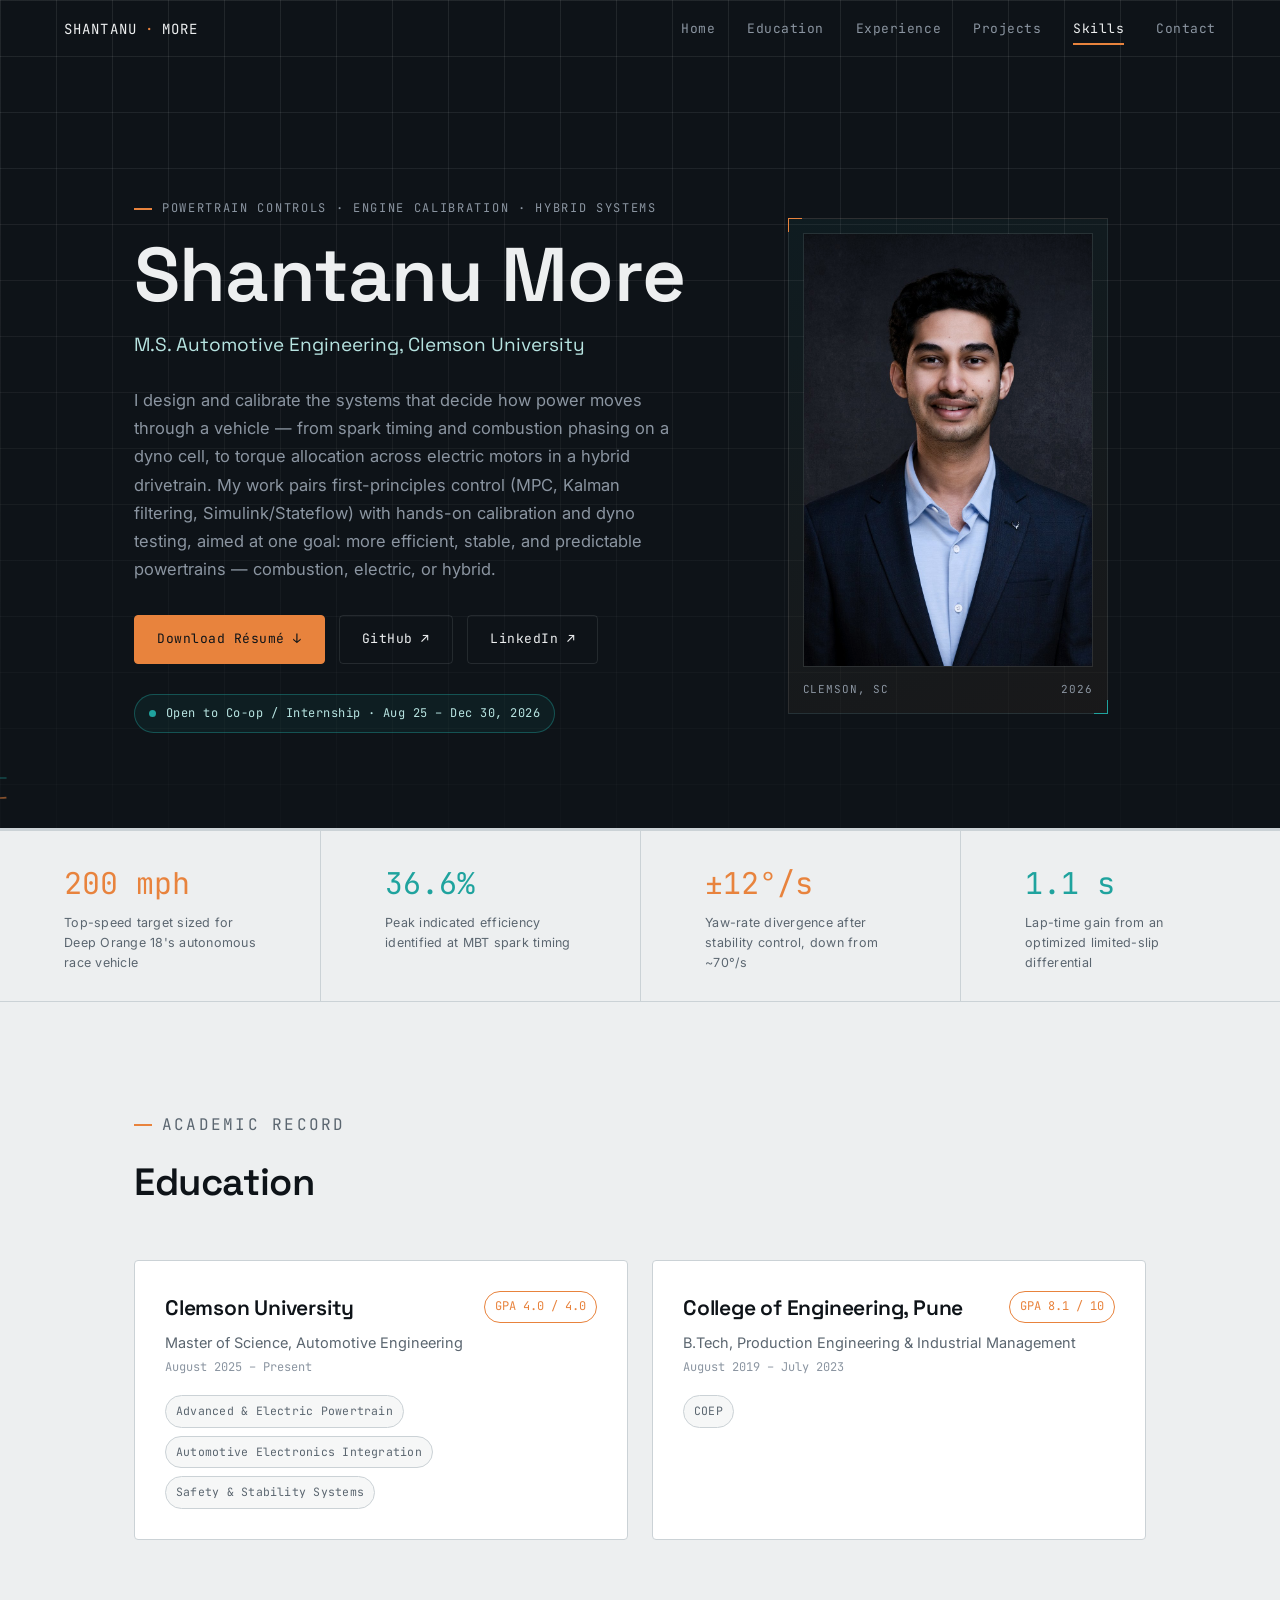
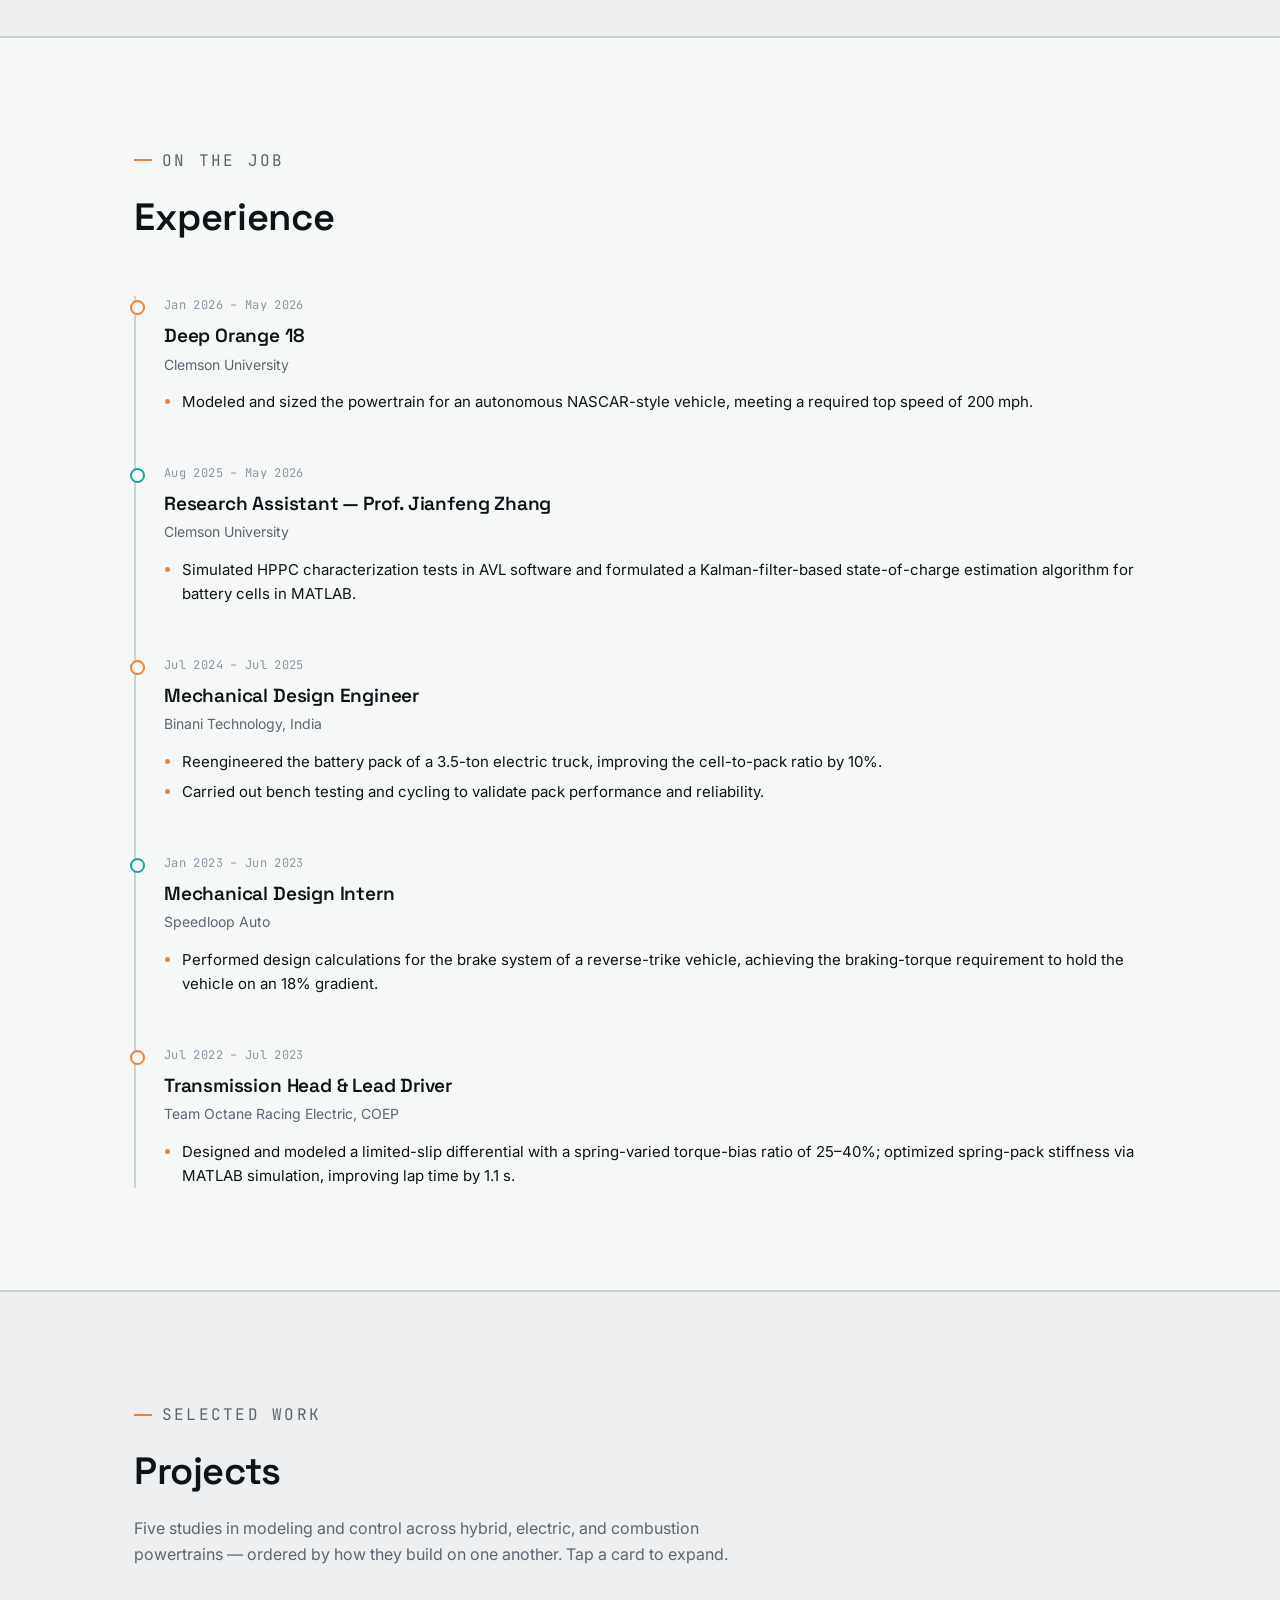
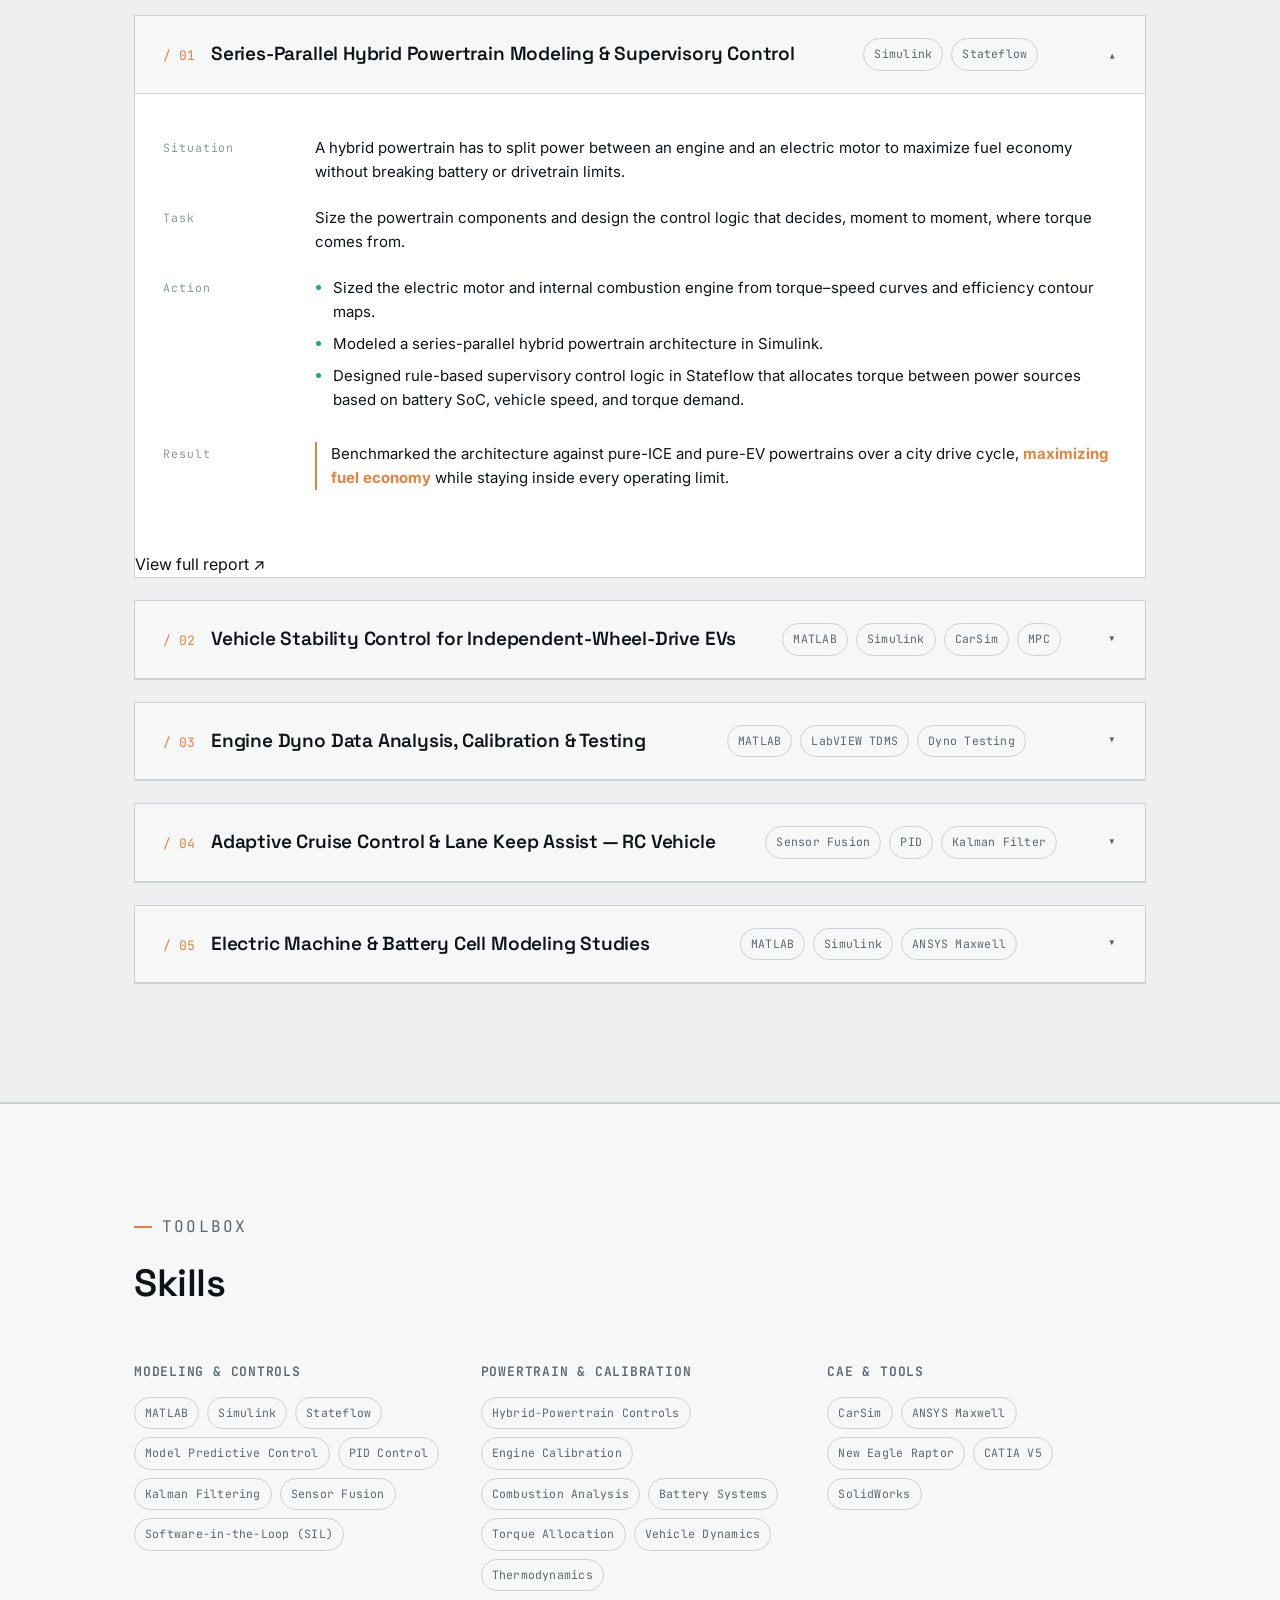
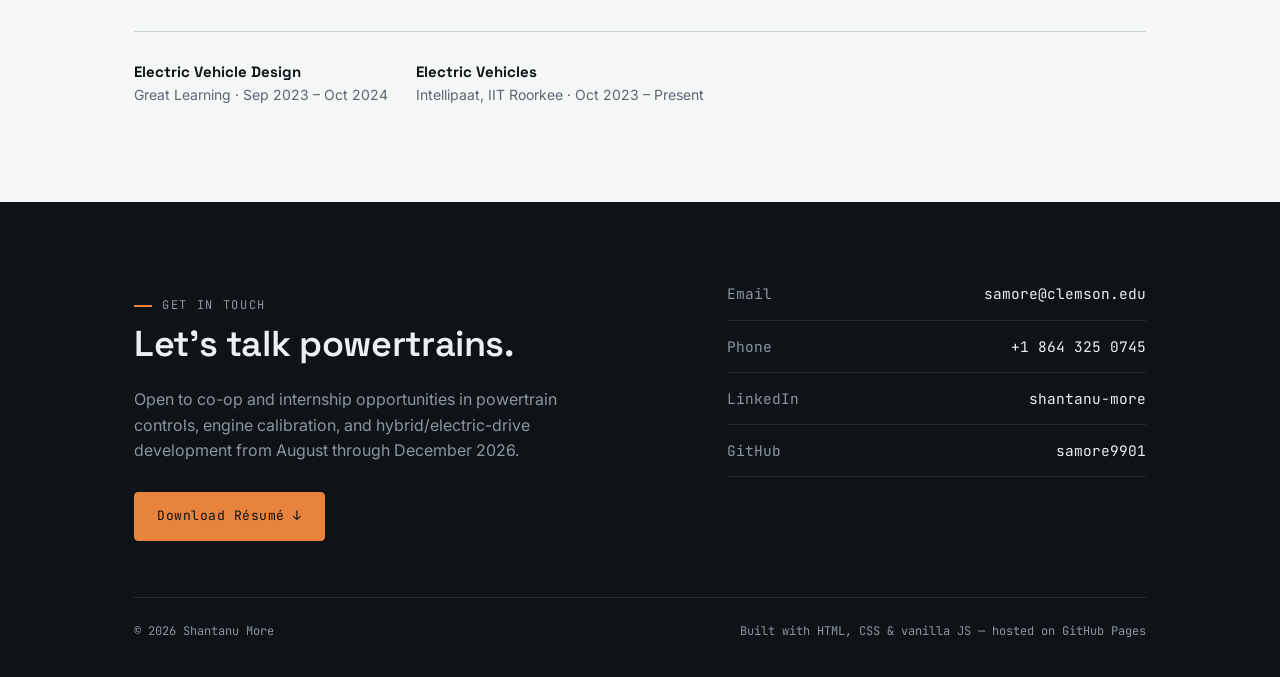
==== index.html @ dfaa47bb "Add files via upload Adding hyperlinks to projects." ====
<!DOCTYPE html>
<html lang="en">
<head>
<meta charset="UTF-8">
<meta name="viewport" content="width=device-width, initial-scale=1.0">
<title>Shantanu More — Powertrain Controls &amp; Calibration Engineer</title>
<meta name="description" content="Portfolio of Shantanu More — automotive controls and calibration engineer working across hybrid powertrains, engine calibration, and electric-drive control.">
<link rel="icon" href="data:image/svg+xml,%3Csvg xmlns='http://www.w3.org/2000/svg' viewBox='0 0 64 64'%3E%3Crect width='64' height='64' fill='%230E1318'/%3E%3Ctext x='32' y='42' font-family='Arial' font-size='28' fill='%23E8833D' text-anchor='middle'%3ESM%3C/text%3E%3C/svg%3E">
<link rel="preconnect" href="https://fonts.googleapis.com">
<link rel="preconnect" href="https://fonts.gstatic.com" crossorigin>
<link href="https://fonts.googleapis.com/css2?family=Space+Grotesk:wght@500;600;700&family=Inter:wght@400;500;600&family=JetBrains+Mono:wght@400;500&display=swap" rel="stylesheet">
<link rel="stylesheet" href="css/styles.css">
</head>
<body>

<nav class="nav" aria-label="Primary">
  <a href="#home" class="nav__brand">SHANTANU<span class="dot">·</span>MORE</a>
  <ul class="nav__links">
    <li><a href="#home">Home</a></li>
    <li><a href="#education">Education</a></li>
    <li><a href="#experience">Experience</a></li>
    <li><a href="#projects">Projects</a></li>
    <li><a href="#skills">Skills</a></li>
    <li><a href="#contact">Contact</a></li>
  </ul>
  <button class="nav__toggle" aria-label="Toggle menu" aria-expanded="false">☰</button>
</nav>

<main>

  <header id="home" class="hero on-dark">
    <div class="container hero__grid">
      <div>
        <p class="eyebrow">Powertrain Controls · Engine Calibration · Hybrid Systems</p>
        <h1>Shantanu&nbsp;More</h1>
        <p class="hero__role">M.S. Automotive Engineering, Clemson University</p>
        <p class="hero__summary">
          I design and calibrate the systems that decide how power moves through a vehicle —
          from spark timing and combustion phasing on a dyno cell, to torque allocation across
          electric motors in a hybrid drivetrain. My work pairs first-principles control
          (MPC, Kalman filtering, Simulink/Stateflow) with hands-on calibration and dyno testing,
          aimed at one goal: more efficient, stable, and predictable powertrains — combustion,
          electric, or hybrid.
        </p>
        <div class="hero__cta">
          <a class="btn btn--solid" href="assets/Shantanu_More_Resume.pdf" download>Download Résumé ↓</a>
          <a class="btn btn--ghost" href="https://github.com/samore9901" target="_blank" rel="noopener">GitHub ↗</a>
          <a class="btn btn--ghost" href="https://linkedin.com/in/shantanu-more-436786247" target="_blank" rel="noopener">LinkedIn ↗</a>
        </div>
        <div class="hero__badge">
          <span class="pulse"></span> Open to Co-op / Internship · Aug 25 – Dec 30, 2026
        </div>
      </div>

      <div class="hero__portrait">
        <div class="bezel">
          <span class="tick tick--tl" aria-hidden="true"></span>
          <span class="tick tick--br" aria-hidden="true"></span>
          <img src="assets/profile.jpg" alt="Portrait of Shantanu More" width="900" height="1351">
          <div class="bezel__caption"><span>CLEMSON, SC</span><span>2026</span></div>
        </div>
      </div>
    </div>

    <div class="trace-wrap" aria-hidden="true">
      <svg viewBox="0 0 1200 120" preserveAspectRatio="none">
        <path class="trace-line" d="M0,90 C40,90 50,40 80,40 C100,40 105,95 130,95 C160,95 165,20 200,20 C230,20 235,98 270,98 L1200,98 L1200,90 C1230,90 1240,40 1270,40"/>
        <path class="trace-line trace-line--volt" d="M0,70 C60,70 70,55 110,55 C150,55 160,75 200,75 C260,75 270,50 320,50 L1200,50"/>
      </svg>
    </div>
  </header>

  <div class="scan" aria-hidden="true"></div>

  <div class="stats">
    <div class="stat reveal"><div class="stat__num">200 mph</div><div class="stat__label">Top-speed target sized for Deep Orange 18's autonomous race vehicle</div></div>
    <div class="stat reveal"><div class="stat__num">36.6%</div><div class="stat__label">Peak indicated efficiency identified at MBT spark timing</div></div>
    <div class="stat reveal"><div class="stat__num">±12°/s</div><div class="stat__label">Yaw-rate divergence after stability control, down from ~70°/s</div></div>
    <div class="stat reveal"><div class="stat__num">1.1 s</div><div class="stat__label">Lap-time gain from an optimized limited-slip differential</div></div>
  </div>

  <section id="education" class="section">
    <div class="container">
      <div class="section-head reveal">
        <p class="eyebrow">Academic Record</p>
        <h2>Education</h2>
      </div>
      <div class="edu-grid">
        <div class="card edu-card reveal">
          <div class="edu-card__top">
            <h3>Clemson University</h3>
            <span class="gpa">GPA 4.0 / 4.0</span>
          </div>
          <p class="edu-card__org">Master of Science, Automotive Engineering</p>
          <p class="edu-card__date">August 2025 – Present</p>
          <div class="tags">
            <span class="tag">Advanced &amp; Electric Powertrain</span>
            <span class="tag">Automotive Electronics Integration</span>
            <span class="tag">Safety &amp; Stability Systems</span>
          </div>
        </div>
        <div class="card edu-card reveal">
          <div class="edu-card__top">
            <h3>College of Engineering, Pune</h3>
            <span class="gpa">GPA 8.1 / 10</span>
          </div>
          <p class="edu-card__org">B.Tech, Production Engineering &amp; Industrial Management</p>
          <p class="edu-card__date">August 2019 – July 2023</p>
          <div class="tags">
            <span class="tag">COEP</span>
          </div>
        </div>
      </div>
    </div>
  </section>

  <div class="scan" aria-hidden="true"></div>

  <section id="experience" class="section section--soft">
    <div class="container">
      <div class="section-head reveal">
        <p class="eyebrow">On The Job</p>
        <h2>Experience</h2>
      </div>

      <div class="timeline">

        <div class="tl-item reveal">
          <div class="tl-date">Jan 2026 – May 2026</div>
          <h3>Deep Orange 18</h3>
          <p class="tl-org">Clemson University</p>
          <ul>
            <li>Modeled and sized the powertrain for an autonomous NASCAR-style vehicle, meeting a required top speed of 200 mph.</li>
          </ul>
        </div>

        <div class="tl-item reveal">
          <div class="tl-date">Aug 2025 – May 2026</div>
          <h3>Research Assistant — Prof. Jianfeng Zhang</h3>
          <p class="tl-org">Clemson University</p>
          <ul>
            <li>Simulated HPPC characterization tests in AVL software and formulated a Kalman-filter-based state-of-charge estimation algorithm for battery cells in MATLAB.</li>
          </ul>
        </div>

        <div class="tl-item reveal">
          <div class="tl-date">Jul 2024 – Jul 2025</div>
          <h3>Mechanical Design Engineer</h3>
          <p class="tl-org">Binani Technology, India</p>
          <ul>
            <li>Reengineered the battery pack of a 3.5-ton electric truck, improving the cell-to-pack ratio by 10%.</li>
            <li>Carried out bench testing and cycling to validate pack performance and reliability.</li>
          </ul>
        </div>

        <div class="tl-item reveal">
          <div class="tl-date">Jan 2023 – Jun 2023</div>
          <h3>Mechanical Design Intern</h3>
          <p class="tl-org">Speedloop Auto</p>
          <ul>
            <li>Performed design calculations for the brake system of a reverse-trike vehicle, achieving the braking-torque requirement to hold the vehicle on an 18% gradient.</li>
          </ul>
        </div>

        <div class="tl-item reveal">
          <div class="tl-date">Jul 2022 – Jul 2023</div>
          <h3>Transmission Head &amp; Lead Driver</h3>
          <p class="tl-org">Team Octane Racing Electric, COEP</p>
          <ul>
            <li>Designed and modeled a limited-slip differential with a spring-varied torque-bias ratio of 25–40%; optimized spring-pack stiffness via MATLAB simulation, improving lap time by 1.1 s.</li>
          </ul>
        </div>

      </div>
    </div>
  </section>

  <div class="scan" aria-hidden="true"></div>

  <section id="projects" class="section">
    <div class="container">
      <div class="section-head reveal">
        <p class="eyebrow">Selected Work</p>
        <h2>Projects</h2>
        <p>Five studies in modeling and control across hybrid, electric, and combustion powertrains — ordered by how they build on one another. Tap a card to expand.</p>
      </div>

      <!-- 01 -->
      <div class="proj-card reveal">
        <div class="proj-head">
          <div class="proj-head__left">
            <span class="proj-index">/ 01</span>
            <h3>Series-Parallel Hybrid Powertrain Modeling &amp; Supervisory Control</h3>
          </div>
          <div class="proj-stack">
            <span class="tag">Simulink</span><span class="tag">Stateflow</span>
          </div>
          <span class="proj-chevron">▾</span>
        </div>
        <div class="proj-body">
          <dl class="star">
            <dt>Situation</dt>
            <dd>A hybrid powertrain has to split power between an engine and an electric motor to maximize fuel economy without breaking battery or drivetrain limits.</dd>
            <dt>Task</dt>
            <dd>Size the powertrain components and design the control logic that decides, moment to moment, where torque comes from.</dd>
            <dt>Action</dt>
            <dd>
              <ul>
                <li>Sized the electric motor and internal combustion engine from torque–speed curves and efficiency contour maps.</li>
                <li>Modeled a series-parallel hybrid powertrain architecture in Simulink.</li>
                <li>Designed rule-based supervisory control logic in Stateflow that allocates torque between power sources based on battery SoC, vehicle speed, and torque demand.</li>
              </ul>
            </dd>
            <dt>Result</dt>
            <dd class="result">Benchmarked the architecture against pure-ICE and pure-EV powertrains over a city drive cycle, <strong>maximizing fuel economy</strong> while staying inside every operating limit.</dd>
          </dl>
          <div class="proj-links">
            <a class="report-link" href="https://github.com/samore9901/Project-reports/tree/main/Hybrid_Powertrain" target="_blank" rel="noopener">View full report <span class="arrow">↗</span></a>
          </div>
        </div>
      </div>

      <!-- 02 -->
      <div class="proj-card reveal">
        <div class="proj-head">
          <div class="proj-head__left">
            <span class="proj-index">/ 02</span>
            <h3>Vehicle Stability Control for Independent-Wheel-Drive EVs</h3>
          </div>
          <div class="proj-stack">
            <span class="tag">MATLAB</span><span class="tag">Simulink</span><span class="tag">CarSim</span><span class="tag">MPC</span>
          </div>
          <span class="proj-chevron">▾</span>
        </div>
        <div class="proj-body">
          <dl class="star">
            <dt>Situation</dt>
            <dd>A four-wheel-independent-drive EV can lose yaw stability and spin out on low-adhesion surfaces if torque isn't allocated intelligently across all four motors.</dd>
            <dt>Task</dt>
            <dd>Build a controller that tracks yaw rate, limits sideslip, and allocates torque optimally across all four motors in real time.</dd>
            <dt>Action</dt>
            <dd>
              <ul>
                <li>Developed a hierarchical controller combining Mamdani fuzzy logic with Model Predictive Control on a control-oriented state-space model.</li>
                <li>Enforced torque, torque-rate, and tire-slip constraints directly in the controller design.</li>
                <li>Validated the controller via software-in-the-loop co-simulation in MATLAB/Simulink and CarSim across double-lane-change and sine-wave-steer maneuvers.</li>
              </ul>
            </dd>
            <dt>Result</dt>
            <dd class="result">Cut low-adhesion yaw-rate divergence from <strong>~70°/s to ±12°/s</strong> while keeping sideslip near zero, preventing spin-out. At 100 km/h sine-wave steer, reduced peak yaw rate by <strong>30–45%</strong> and peak sideslip by <strong>~75%</strong>.</dd>
          </dl>
          <div class="proj-links">
            <a class="report-link" href="https://github.com/samore9901/Project-reports/tree/main/Optimal_torque_allocation_MPC" target="_blank" rel="noopener">View full report <span class="arrow">↗</span></a>
          </div>
        </div>
      </div>

      <!-- 03 -->
      <div class="proj-card reveal">
        <div class="proj-head">
          <div class="proj-head__left">
            <span class="proj-index">/ 03</span>
            <h3>Engine Dyno Data Analysis, Calibration &amp; Testing</h3>
          </div>
          <div class="proj-stack">
            <span class="tag">MATLAB</span><span class="tag">LabVIEW TDMS</span><span class="tag">Dyno Testing</span>
          </div>
          <span class="proj-chevron">▾</span>
        </div>
        <div class="proj-body">
          <dl class="star">
            <dt>Situation</dt>
            <dd>Calibrating spark-ignition and diesel engines for efficiency and emissions requires turning raw dyno and combustion data into usable calibration boundaries.</dd>
            <dt>Task</dt>
            <dd>Analyze combustion behavior, knock, and cycle-to-cycle variation on a 2.3 L turbo-gasoline and a 13 L diesel engine to guide spark, injection, and knock-limit calibration.</dd>
            <dt>Action</dt>
            <dd>
              <ul>
                <li>Calibrated spark timing across load and air-fuel-ratio sweeps using heat-release-rate and CA10/50/90 combustion phasing to locate MBT timing.</li>
                <li>Optimized diesel injection strategy across start-of-injection, rail-pressure, and speed sweeps, correlating combustion phasing and ignition delay against NOx and CO.</li>
                <li>Ran FFT-based knock analysis on in-cylinder pressure and quantified cycle-to-cycle stability via COV of IMEP and peak pressure.</li>
                <li>Processed high-speed dyno and LabVIEW TDMS data in MATLAB to compute IMEP, BMEP, FMEP, and brake/indicated fuel-conversion efficiency.</li>
                <li>Developed and validated a zero-dimensional Wiebe combustion model against experimental cylinder-pressure and mass-fraction-burned data.</li>
              </ul>
            </dd>
            <dt>Result</dt>
            <dd class="result">Reached a <strong>36.6% peak indicated efficiency</strong> at MBT timing, identified knock frequencies <strong>above 5 kHz</strong> to set spark-retard limits, and mapped emissions-vs-efficiency tradeoffs across both engine platforms.</dd>
          </dl>
          <div class="proj-links">
            <a class="report-link" href="https://github.com/samore9901/Project-reports/tree/main/Engine_Testing" target="_blank" rel="noopener">View full report <span class="arrow">↗</span></a>
          </div>
        </div>
      </div>

      <!-- 04 -->
      <div class="proj-card reveal">
        <div class="proj-head">
          <div class="proj-head__left">
            <span class="proj-index">/ 04</span>
            <h3>Adaptive Cruise Control &amp; Lane Keep Assist — RC Vehicle</h3>
          </div>
          <div class="proj-stack">
            <span class="tag">Sensor Fusion</span><span class="tag">PID</span><span class="tag">Kalman Filter</span>
          </div>
          <span class="proj-chevron">▾</span>
        </div>
        <div class="proj-body">
          <dl class="star">
            <dt>Situation</dt>
            <dd>An RC vehicle needs to hold a safe following distance and stay in lane without a person reacting to obstacles.</dd>
            <dt>Task</dt>
            <dd>Build a perception-to-actuation pipeline that senses obstacles and closes the loop on throttle and steering.</dd>
            <dt>Action</dt>
            <dd>
              <ul>
                <li>Calibrated ultrasonic sensors and applied a linear Kalman filter to filter noise and estimate obstacle distance.</li>
                <li>Implemented adaptive cruise control and lane-keep assist through sensor fusion and PID control of throttle and steering.</li>
              </ul>
            </dd>
            <dt>Result</dt>
            <dd class="result">Maintained a <strong>safe following distance</strong> from obstacles ahead and on both sides of the vehicle in real time.</dd>
          </dl>
        </div>
      </div>

      <!-- 05 (combined) -->
      <div class="proj-card reveal">
        <div class="proj-head">
          <div class="proj-head__left">
            <span class="proj-index">/ 05</span>
            <h3>Electric Machine &amp; Battery Cell Modeling Studies</h3>
          </div>
          <div class="proj-stack">
            <span class="tag">MATLAB</span><span class="tag">Simulink</span><span class="tag">ANSYS Maxwell</span>
          </div>
          <span class="proj-chevron">▾</span>
        </div>
        <div class="proj-body">
          <dl class="star">
            <dt>Situation</dt>
            <dd>Electric and hybrid powertrains depend on accurately modeled motors and battery cells before any controller can be designed around them.</dd>
            <dt>Task</dt>
            <dd>Build first-principles models of a permanent-magnet synchronous motor, an induction machine, and a Li-ion cell to characterize their electrical and electromagnetic behavior.</dd>
            <dt>Action</dt>
            <dd>
              <ul>
                <li><span class="sub-label">PMSM</span>Simulated differential-equation-based Field-Oriented Control to evaluate motor-performance sensitivity to machine parameters, then modeled the motor in ANSYS Maxwell to extract electromagnetic output parameters.</li>
                <li><span class="sub-label">INDUCTION</span>Derived differential-equation energy-conversion models for a linear electromagnetic machine and simulated a 3-phase induction machine using reference-frame theory, testing power and losses across load conditions.</li>
                <li><span class="sub-label">CELL</span>Built a Simulink 2-RC equivalent-circuit model of a Li-ion cell to estimate state of charge from its open-circuit-voltage-vs-SoC curve.</li>
              </ul>
            </dd>
            <dt>Result</dt>
            <dd class="result">Produced validated, parameter-sensitive models of both machine types and the cell — <strong>the same modeling foundation</strong> reused for the FOC, supervisory-control, and Kalman-filter SoC-estimation work elsewhere in this portfolio.</dd>
          </dl>
          <div class="proj-links">
            <a class="report-link" href="https://github.com/samore9901/Project-reports/tree/main/Motor_Modeling" target="_blank" rel="noopener">View motor-modeling report <span class="arrow">↗</span></a>
            <a class="report-link" href="https://github.com/samore9901/Project-reports/tree/main/Battery" target="_blank" rel="noopener">View battery report <span class="arrow">↗</span></a>
          </div>
        </div>
      </div>

    </div>
  </section>

  <div class="scan" aria-hidden="true"></div>

  <section id="skills" class="section section--soft">
    <div class="container">
      <div class="section-head reveal">
        <p class="eyebrow">Toolbox</p>
        <h2>Skills</h2>
      </div>

      <div class="skill-groups">
        <div class="skill-group reveal">
          <h4>Modeling &amp; Controls</h4>
          <div class="tags">
            <span class="tag">MATLAB</span><span class="tag">Simulink</span><span class="tag">Stateflow</span>
            <span class="tag">Model Predictive Control</span><span class="tag">PID Control</span>
            <span class="tag">Kalman Filtering</span><span class="tag">Sensor Fusion</span>
            <span class="tag">Software-in-the-Loop (SIL)</span>
          </div>
        </div>
        <div class="skill-group reveal">
          <h4>Powertrain &amp; Calibration</h4>
          <div class="tags">
            <span class="tag">Hybrid-Powertrain Controls</span><span class="tag">Engine Calibration</span>
            <span class="tag">Combustion Analysis</span><span class="tag">Battery Systems</span>
            <span class="tag">Torque Allocation</span><span class="tag">Vehicle Dynamics</span>
            <span class="tag">Thermodynamics</span>
          </div>
        </div>
        <div class="skill-group reveal">
          <h4>CAE &amp; Tools</h4>
          <div class="tags">
            <span class="tag">CarSim</span><span class="tag">ANSYS Maxwell</span>
            <span class="tag">New Eagle Raptor</span><span class="tag">CATIA V5</span>
            <span class="tag">SolidWorks</span>
          </div>
        </div>
      </div>

      <div class="certs reveal">
        <div class="cert"><strong>Electric Vehicle Design</strong>Great Learning · Sep 2023 – Oct 2024</div>
        <div class="cert"><strong>Electric Vehicles</strong>Intellipaat, IIT Roorkee · Oct 2023 – Present</div>
      </div>
    </div>
  </section>

</main>

<footer id="contact" class="footer">
  <div class="container">
    <div class="footer__top">
      <div class="reveal">
        <p class="eyebrow">Get In Touch</p>
        <h2>Let's talk powertrains.</h2>
        <p>Open to co-op and internship opportunities in powertrain controls, engine calibration, and hybrid/electric-drive development from August through December 2026.</p>
        <div class="hero__cta" style="margin-top:28px;">
          <a class="btn btn--solid" href="assets/Shantanu_More_Resume.pdf" download>Download Résumé ↓</a>
        </div>
      </div>
      <ul class="contact-list reveal">
        <li><span>Email</span><a href="mailto:samore@clemson.edu">samore@clemson.edu</a></li>
        <li><span>Phone</span><a href="tel:+18643250745">+1 864 325 0745</a></li>
        <li><span>LinkedIn</span><a href="https://linkedin.com/in/shantanu-more-436786247" target="_blank" rel="noopener">shantanu-more</a></li>
        <li><span>GitHub</span><a href="https://github.com/samore9901" target="_blank" rel="noopener">samore9901</a></li>
      </ul>
    </div>
    <div class="footer__bottom">
      <span>© <span id="year"></span> Shantanu More</span>
      <span>Built with HTML, CSS &amp; vanilla JS — hosted on GitHub Pages</span>
    </div>
  </div>
</footer>

<script src="js/script.js"></script>
</body>
</html>
---- css/styles.css ----
/* =========================================================
   Shantanu More — Portfolio
   Design language: dyno-cell instrumentation meets blueprint paper.
   Two accents carry meaning throughout — amber = combustion/heat,
   volt (teal) = electric/control — mirroring hybrid-powertrain work.
   ========================================================= */

:root{
  --ink:        #0E1318;
  --ink-soft:   #161D24;
  --ink-line:   rgba(237,239,240,0.10);
  --paper:      #EDEFF0;
  --paper-soft: #F6F7F7;
  --steel:      #5B6670;
  --steel-soft: #8B95A1;
  --amber:      #E8833D;
  --amber-soft: #F6C9A1;
  --volt:       #1FA39E;
  --volt-soft:  #B7E4E1;
  --line:       #CBD2D6;
  --white:      #FFFFFF;

  --font-display: 'Space Grotesk', 'Arial Narrow', sans-serif;
  --font-body:    'Inter', -apple-system, 'Segoe UI', sans-serif;
  --font-mono:    'JetBrains Mono', 'SFMono-Regular', Consolas, monospace;

  --max: 1140px;
  --pad: clamp(20px, 5vw, 64px);
  --radius: 4px;
}

*{ box-sizing: border-box; }
html{ scroll-behavior: smooth; }
@media (prefers-reduced-motion: reduce){
  html{ scroll-behavior: auto; }
  *, *::before, *::after{ animation-duration: 0.001ms !important; animation-iteration-count: 1 !important; transition-duration: 0.001ms !important; scroll-behavior: auto !important; }
}

body{
  margin:0;
  background: var(--paper);
  color: var(--ink);
  font-family: var(--font-body);
  font-size: 16px;
  line-height: 1.6;
  -webkit-font-smoothing: antialiased;
}

img{ max-width: 100%; display:block; }
a{ color: inherit; text-decoration: none; }

::selection{ background: var(--amber); color: var(--ink); }

:focus-visible{
  outline: 2px solid var(--volt);
  outline-offset: 3px;
}

h1,h2,h3,h4{
  font-family: var(--font-display);
  font-weight: 600;
  letter-spacing: -0.01em;
  margin: 0;
  color: var(--ink);
}

p{ margin: 0; }

.container{
  max-width: var(--max);
  margin: 0 auto;
  padding: 0 var(--pad);
}

.eyebrow{
  font-family: var(--font-mono);
  font-size: 12px;
  letter-spacing: 0.14em;
  text-transform: uppercase;
  color: var(--steel);
  display: flex;
  align-items: center;
  gap: 10px;
}
.eyebrow::before{
  content:'';
  width: 18px; height: 2px;
  background: var(--amber);
  display: inline-block;
}
.on-dark .eyebrow{ color: var(--steel-soft); }

.section{
  padding: 96px 0;
  position: relative;
}
.section--tight{ padding: 64px 0; }
.section--soft{ background: var(--paper-soft); }
.section--dark{ background: var(--ink); color: var(--paper); }

.section-head{
  margin-bottom: 48px;
  max-width: 640px;
}
.section-head h2{
  font-size: clamp(28px, 3.4vw, 38px);
  margin-top: 14px;
}
.section-head p{
  margin-top: 14px;
  color: var(--steel);
  font-size: 16px;
}

/* ---------- Nav ---------- */
.nav{
  position: fixed;
  top: 0; left: 0; right: 0;
  z-index: 50;
  padding: 18px var(--pad);
  display: flex;
  align-items: center;
  justify-content: space-between;
  transition: background 0.3s ease, padding 0.3s ease, border-color 0.3s ease;
  border-bottom: 1px solid transparent;
}
.nav.is-scrolled{
  background: rgba(14,19,24,0.92);
  backdrop-filter: blur(10px);
  padding-top: 12px; padding-bottom: 12px;
  border-bottom: 1px solid var(--ink-line);
}
.nav__brand{
  font-family: var(--font-mono);
  font-size: 14px;
  letter-spacing: 0.08em;
  color: var(--paper);
  display: flex;
  align-items: center;
  gap: 8px;
}
.nav__brand .dot{ color: var(--amber); }
.nav__links{
  display: flex;
  gap: 32px;
  list-style: none;
  margin:0; padding:0;
  font-family: var(--font-mono);
  font-size: 13px;
  letter-spacing: 0.04em;
}
.nav__links a{
  color: var(--steel-soft);
  transition: color 0.2s ease;
  position: relative;
}
.nav__links a:hover, .nav__links a.is-active{ color: var(--paper); }
.nav__links a.is-active::after{
  content:'';
  position:absolute; left:0; right:0; bottom:-8px;
  height:2px; background: var(--amber);
}
.nav__toggle{
  display:none;
  background:none; border:none; color: var(--paper);
  font-size: 22px; cursor:pointer;
}

@media (max-width: 760px){
  .nav__links{
    position: fixed;
    top: 0; right: 0;
    height: 100vh;
    width: min(78vw, 320px);
    background: var(--ink-soft);
    flex-direction: column;
    justify-content: center;
    gap: 28px;
    padding: 0 36px;
    transform: translateX(100%);
    transition: transform 0.35s ease;
  }
  .nav__links.is-open{ transform: translateX(0); }
  .nav__toggle{ display:block; z-index: 60; }
}

/* ---------- Hero ---------- */
.hero{
  background: var(--ink);
  color: var(--paper);
  position: relative;
  overflow: hidden;
  padding: 168px 0 64px;
  min-height: 92vh;
  display:flex;
  align-items: center;
}
.hero::before{
  /* faint blueprint grid */
  content:'';
  position:absolute; inset:0;
  background-image:
    linear-gradient(var(--ink-line) 1px, transparent 1px),
    linear-gradient(90deg, var(--ink-line) 1px, transparent 1px);
  background-size: 56px 56px;
  mask-image: linear-gradient(to bottom, rgba(0,0,0,0.9), rgba(0,0,0,0.15));
  pointer-events: none;
}
.hero__grid{
  position: relative;
  z-index: 2;
  display: grid;
  grid-template-columns: 1.25fr 0.75fr;
  gap: 56px;
  align-items: center;
  width: 100%;
}
.hero__role{
  font-family: var(--font-display);
  font-size: clamp(16px, 1.6vw, 19px);
  color: var(--volt-soft);
  margin-top: 16px;
}
.hero h1{
  font-size: clamp(44px, 6.4vw, 76px);
  line-height: 1.02;
  margin-top: 18px;
  color: var(--paper);
}
.hero__summary{
  margin-top: 26px;
  max-width: 540px;
  color: var(--steel-soft);
  font-size: 16.5px;
  line-height: 1.7;
}
.hero__cta{
  display:flex;
  flex-wrap: wrap;
  gap: 14px;
  margin-top: 32px;
}
.btn{
  font-family: var(--font-mono);
  font-size: 13px;
  letter-spacing: 0.04em;
  padding: 13px 22px;
  border-radius: var(--radius);
  border: 1px solid var(--line);
  cursor: pointer;
  display: inline-flex;
  align-items: center;
  gap: 8px;
  transition: transform 0.18s ease, border-color 0.2s ease, background 0.2s ease;
}
.btn--solid{
  background: var(--amber);
  color: var(--ink);
  border-color: var(--amber);
}
.btn--solid:hover{ transform: translateY(-2px); background: #f0954f; }
.btn--ghost{
  background: transparent;
  color: var(--paper);
  border-color: var(--ink-line);
}
.btn--ghost:hover{ border-color: var(--volt); color: var(--volt-soft); transform: translateY(-2px); }

.hero__badge{
  margin-top: 30px;
  display:inline-flex;
  align-items:center;
  gap: 10px;
  font-family: var(--font-mono);
  font-size: 12px;
  letter-spacing: 0.04em;
  color: var(--volt-soft);
  border: 1px solid rgba(31,163,158,0.4);
  background: rgba(31,163,158,0.08);
  padding: 9px 14px;
  border-radius: 999px;
}
.hero__badge .pulse{
  width: 7px; height:7px; border-radius: 50%;
  background: var(--volt);
  box-shadow: 0 0 0 0 rgba(31,163,158,0.6);
  animation: pulse 2.2s infinite;
}
@keyframes pulse{
  0%{ box-shadow: 0 0 0 0 rgba(31,163,158,0.55); }
  70%{ box-shadow: 0 0 0 8px rgba(31,163,158,0); }
  100%{ box-shadow: 0 0 0 0 rgba(31,163,158,0); }
}

.hero__portrait{
  position: relative;
  justify-self: center;
}
.bezel{
  position: relative;
  width: min(320px, 100%);
  padding: 14px;
  border: 1px solid var(--ink-line);
  background: linear-gradient(160deg, rgba(31,163,158,0.06), rgba(232,131,61,0.05));
}
.bezel img{
  width:100%;
  height:auto;
  filter: grayscale(8%) contrast(1.03);
  border: 1px solid var(--ink-line);
}
.bezel .tick{
  position:absolute;
  width: 14px; height: 14px;
  border: 1.5px solid var(--amber);
}
.bezel .tick--tl{ top:-1px; left:-1px; border-right:none; border-bottom:none; }
.bezel .tick--br{ bottom:-1px; right:-1px; border-left:none; border-top:none; border-color: var(--volt); }
.bezel__caption{
  margin-top: 14px;
  font-family: var(--font-mono);
  font-size: 11px;
  letter-spacing: 0.08em;
  color: var(--steel-soft);
  display:flex;
  justify-content: space-between;
}

.trace-wrap{
  position: absolute;
  left: 0; right: 0; bottom: 0;
  height: 120px;
  opacity: 0.55;
  pointer-events: none;
  z-index: 1;
}
.trace-wrap svg{ width:100%; height:100%; }
.trace-line{
  fill:none;
  stroke: var(--amber);
  stroke-width: 1.6;
  stroke-dasharray: 6 2400;
  animation: trace 7s linear infinite;
}
.trace-line--volt{ stroke: var(--volt); animation-delay: 1.4s; opacity: 0.7; }
@keyframes trace{
  0%{ stroke-dashoffset: 2400; }
  100%{ stroke-dashoffset: -2400; }
}

/* thin animated scan divider used between major sections */
.scan{
  position: relative;
  height: 2px;
  background: var(--line);
  overflow: hidden;
}
.scan::after{
  content:'';
  position:absolute; top:0; left:-30%;
  width: 30%; height:100%;
  background: linear-gradient(90deg, transparent, var(--amber), var(--volt), transparent);
  animation: scan 5s ease-in-out infinite;
}
@keyframes scan{
  0%{ left:-30%; }
  100%{ left:100%; }
}

/* ---------- Stat strip ---------- */
.stats{
  display: grid;
  grid-template-columns: repeat(4, 1fr);
  border-top: 1px solid var(--line);
  border-bottom: 1px solid var(--line);
}
.stat{
  padding: 28px var(--pad);
  border-left: 1px solid var(--line);
  text-align: left;
}
.stat:first-child{ border-left: none; }
.stat__num{
  font-family: var(--font-mono);
  font-size: clamp(22px,2.6vw,30px);
  color: var(--amber);
}
.stat:nth-child(2n) .stat__num{ color: var(--volt); }
.stat__label{
  margin-top: 6px;
  font-size: 12.5px;
  color: var(--steel);
  letter-spacing: 0.02em;
}
@media (max-width: 760px){
  .stats{ grid-template-columns: repeat(2,1fr); }
  .stat:nth-child(3){ border-left:none; }
}

/* ---------- Education ---------- */
.edu-grid{
  display:grid;
  grid-template-columns: repeat(2, 1fr);
  gap: 24px;
}
.card{
  background: var(--white);
  border: 1px solid var(--line);
  padding: 30px;
  border-radius: var(--radius);
}
.edu-card__top{
  display:flex;
  justify-content: space-between;
  align-items: flex-start;
  gap: 16px;
}
.edu-card h3{ font-size: 21px; }
.gpa{
  font-family: var(--font-mono);
  font-size: 12px;
  white-space: nowrap;
  border: 1px solid var(--amber);
  color: var(--amber);
  padding: 5px 10px;
  border-radius: 999px;
}
.edu-card__org{
  margin-top: 6px;
  color: var(--steel);
  font-size: 14.5px;
}
.edu-card__date{
  margin-top: 4px;
  font-family: var(--font-mono);
  font-size: 12px;
  color: var(--steel-soft);
}
.tags{
  display:flex;
  flex-wrap: wrap;
  gap: 8px;
  margin-top: 18px;
}
.tag{
  font-family: var(--font-mono);
  font-size: 11.5px;
  letter-spacing: 0.02em;
  border: 1px solid var(--line);
  color: var(--steel);
  padding: 6px 10px;
  border-radius: 999px;
  background: var(--paper-soft);
}

/* ---------- Experience timeline ---------- */
.timeline{
  position: relative;
  padding-left: 28px;
  border-left: 2px solid var(--line);
}
.tl-item{
  position: relative;
  padding-bottom: 44px;
}
.tl-item:last-child{ padding-bottom: 0; }
.tl-item::before{
  content:'';
  position:absolute;
  left: -34px; top: 4px;
  width: 11px; height: 11px;
  border-radius: 50%;
  background: var(--paper-soft);
  border: 2px solid var(--amber);
}
.tl-item:nth-child(2n)::before{ border-color: var(--volt); }
.tl-date{
  font-family: var(--font-mono);
  font-size: 12px;
  color: var(--steel-soft);
  letter-spacing: 0.03em;
}
.tl-item h3{
  font-size: 19px;
  margin-top: 6px;
}
.tl-org{
  color: var(--steel);
  font-size: 14px;
  margin-top: 2px;
}
.tl-item ul{
  margin: 14px 0 0;
  padding-left: 18px;
  color: var(--ink);
  font-size: 15px;
}
.tl-item li{ margin-bottom: 6px; }
.tl-item li::marker{ color: var(--amber); }

/* ---------- Projects ---------- */
.proj-card{
  background: var(--white);
  border: 1px solid var(--line);
  margin-bottom: 22px;
  overflow: hidden;
}
.proj-head{
  display:flex;
  align-items: center;
  justify-content: space-between;
  gap: 20px;
  padding: 22px 28px;
  background: var(--paper-soft);
  border-bottom: 1px solid var(--line);
  cursor: pointer;
}
.proj-head__left{
  display:flex;
  align-items: baseline;
  gap: 16px;
}
.proj-index{
  font-family: var(--font-mono);
  font-size: 13px;
  color: var(--amber);
  white-space: nowrap;
  flex-shrink: 0;
}
.proj-head h3{
  font-size: 19px;
}
.proj-stack{
  display:flex;
  gap: 8px;
  flex-wrap: wrap;
  justify-content: flex-end;
}
.proj-chevron{
  font-family: var(--font-mono);
  color: var(--steel);
  transition: transform 0.25s ease;
  flex-shrink: 0;
}
.proj-card.is-open .proj-chevron{ transform: rotate(180deg); }

.proj-body{
  max-height: 0;
  overflow: hidden;
  transition: max-height 0.35s ease;
}
.proj-card.is-open .proj-body{ max-height: 1400px; }
.star{
  display:grid;
  grid-template-columns: 130px 1fr;
  gap: 4px 22px;
  padding: 26px 28px 28px;
}
.star dt{
  font-family: var(--font-mono);
  font-size: 11.5px;
  letter-spacing: 0.08em;
  color: var(--steel-soft);
  padding-top: 3px;
}
.star dd{
  margin: 0 0 18px;
  font-size: 15px;
  color: var(--ink);
}
.star dd.result{
  border-left: 2px solid var(--amber);
  padding-left: 14px;
}
.star dd strong{ color: var(--amber); }
.star ul{ margin:0; padding-left: 18px; }
.star li{ margin-bottom: 8px; }
.star li::marker{ color: var(--volt); }
.sub-label{
  font-family: var(--font-mono);
  font-size: 10.5px;
  color: var(--volt);
  border: 1px solid var(--volt-soft);
  padding: 2px 7px;
  border-radius: 4px;
  margin-right: 8px;
}
@media (max-width: 700px){
  .star{ grid-template-columns: 1fr; }
  .star dt{ margin-top: 10px; }
}

/* ---------- Skills ---------- */
.skill-groups{
  display:grid;
  grid-template-columns: repeat(3, 1fr);
  gap: 28px;
}
.skill-group h4{
  font-size: 13px;
  font-family: var(--font-mono);
  letter-spacing: 0.06em;
  color: var(--steel);
  text-transform: uppercase;
  margin-bottom: 14px;
}
.skill-group .tags{ margin-top: 0; }
.skill-group:nth-child(1) .tag:hover{ border-color: var(--amber); color: var(--amber); }
.skill-group:nth-child(2) .tag:hover{ border-color: var(--volt); color: var(--volt); }
.skill-group:nth-child(3) .tag:hover{ border-color: var(--ink); color: var(--ink); }
.tag{ transition: border-color 0.15s ease, color 0.15s ease; }

.certs{
  margin-top: 40px;
  padding-top: 28px;
  border-top: 1px solid var(--line);
  display:flex;
  flex-wrap: wrap;
  gap: 28px;
}
.cert{
  font-size: 14px;
  color: var(--steel);
}
.cert strong{
  display:block;
  color: var(--ink);
  font-family: var(--font-display);
  font-size: 15px;
}

/* ---------- Footer / Contact ---------- */
.footer{
  background: var(--ink);
  color: var(--paper);
  padding: 80px 0 36px;
}
.footer__top{
  display:grid;
  grid-template-columns: 1.3fr 1fr;
  gap: 48px;
}
.footer h2{
  color: var(--paper);
  font-size: clamp(28px,3.4vw,36px);
}
.footer p{
  color: var(--steel-soft);
  margin-top: 14px;
  max-width: 460px;
}
.contact-list{
  list-style: none;
  margin: 0; padding: 0;
  font-family: var(--font-mono);
  font-size: 14.5px;
}
.contact-list li{
  padding: 14px 0;
  border-bottom: 1px solid var(--ink-line);
  display:flex;
  justify-content: space-between;
  gap: 12px;
}
.contact-list li:first-child{ padding-top: 0; }
.contact-list a:hover{ color: var(--amber); }
.contact-list span{ color: var(--steel-soft); }
.footer__bottom{
  margin-top: 56px;
  padding-top: 24px;
  border-top: 1px solid var(--ink-line);
  display:flex;
  justify-content: space-between;
  flex-wrap: wrap;
  gap: 12px;
  font-family: var(--font-mono);
  font-size: 12px;
  color: var(--steel-soft);
}

/* ---------- Reveal-on-scroll ---------- */
.reveal{
  opacity: 0;
  transform: translateY(18px);
  transition: opacity 0.6s ease, transform 0.6s ease;
}
.reveal.is-visible{
  opacity: 1;
  transform: translateY(0);
}

/* ---------- Responsive ---------- */
@media (max-width: 900px){
  .hero__grid{ grid-template-columns: 1fr; }
  .hero__portrait{ order:-1; margin-bottom: 12px; }
  .bezel{ width: 220px; margin: 0 auto; }
  .edu-grid{ grid-template-columns: 1fr; }
  .skill-groups{ grid-template-columns: 1fr; }
  .footer__top{ grid-template-columns: 1fr; }
}
@media (max-width: 600px){
  .hero{ padding-top: 140px; }
  .hero h1{ font-size: 38px; }
  .stats{ grid-template-columns: repeat(2,1fr); }
  .proj-head{ flex-direction: column; align-items: flex-start; gap: 10px; }
  .proj-stack{ justify-content: flex-start; }
}
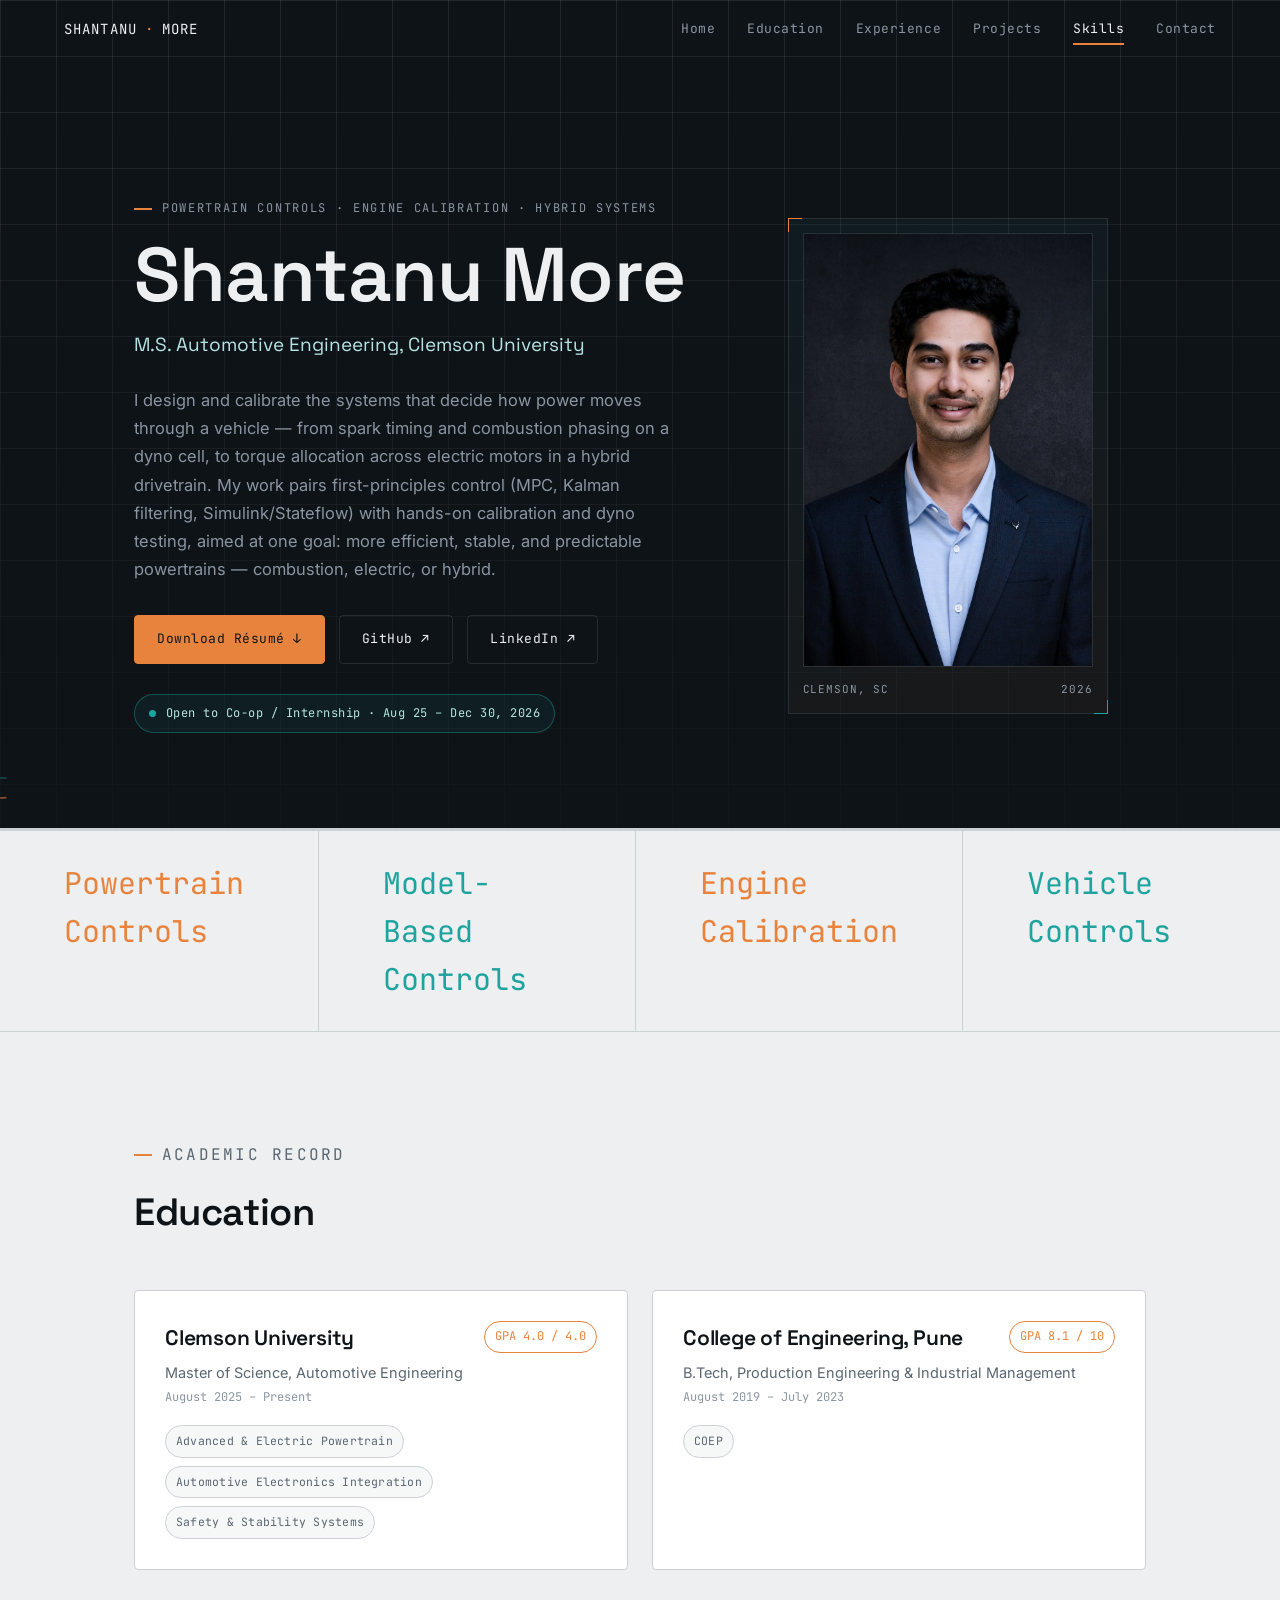
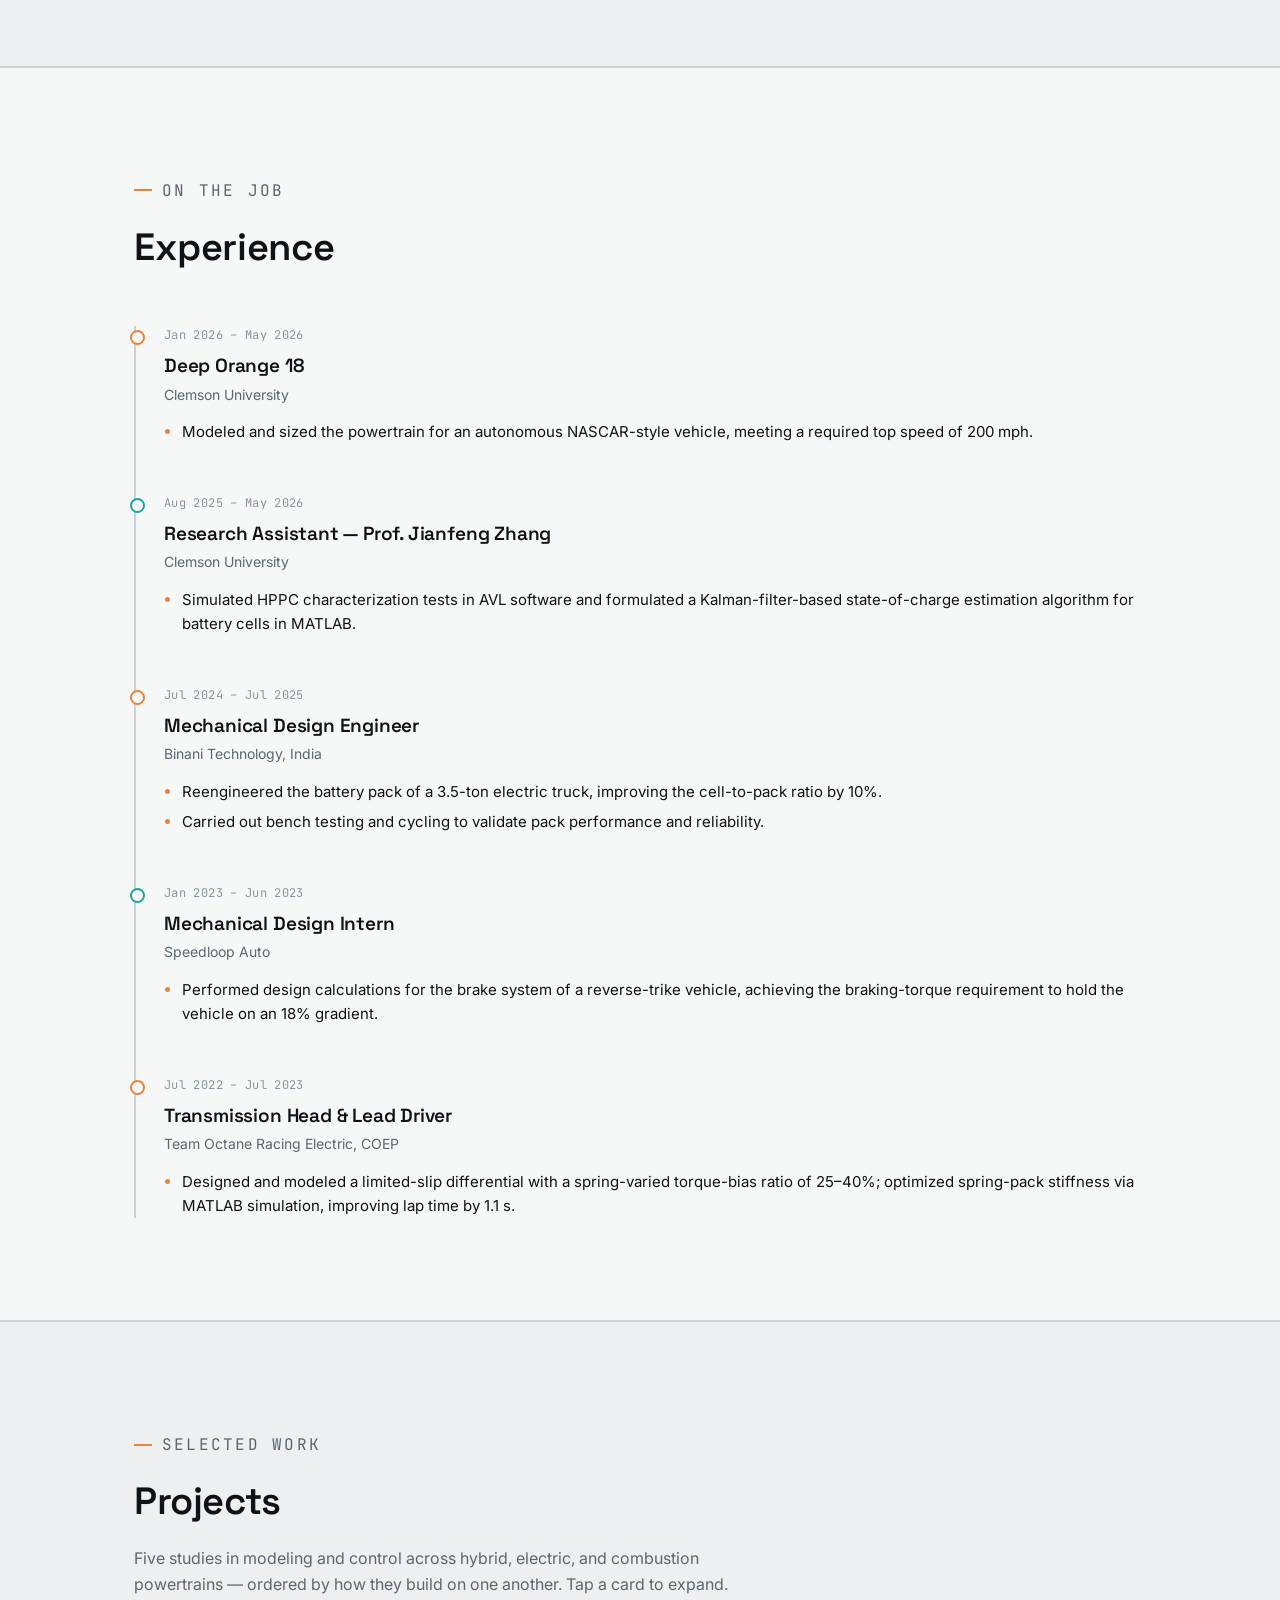
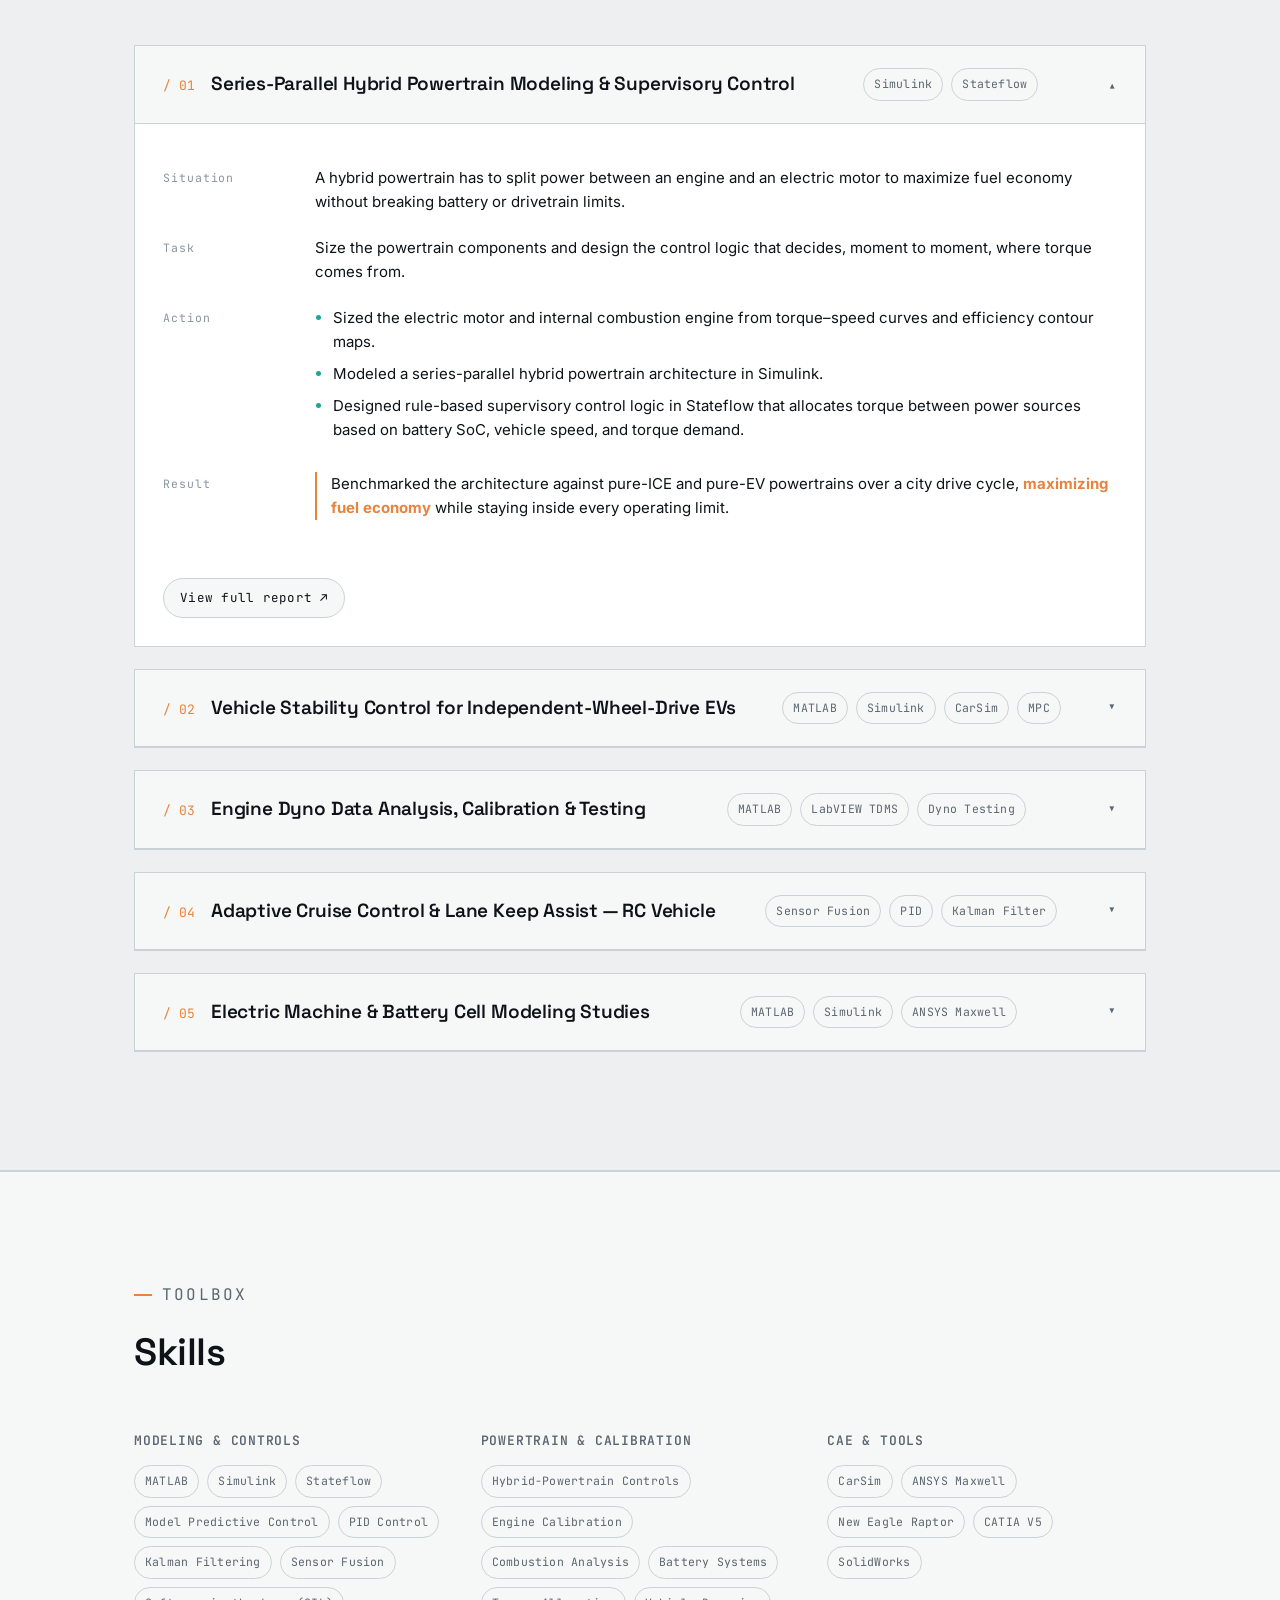
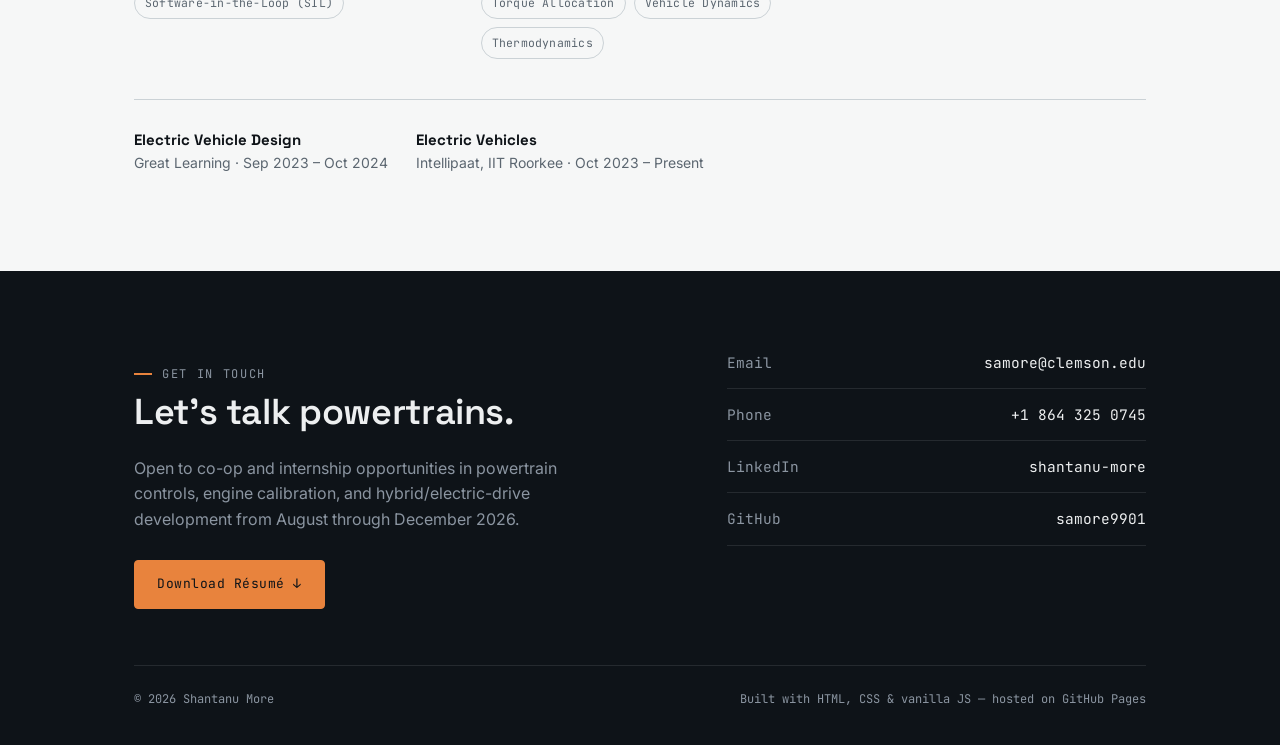
==== commit ca9afca6: "Add files via upload Background Change" ====
--- a/index.html
+++ b/index.html
@@ -73,10 +73,10 @@
   <div class="scan" aria-hidden="true"></div>
 
   <div class="stats">
-    <div class="stat reveal"><div class="stat__num">200 mph</div><div class="stat__label">Top-speed target sized for Deep Orange 18's autonomous race vehicle</div></div>
-    <div class="stat reveal"><div class="stat__num">36.6%</div><div class="stat__label">Peak indicated efficiency identified at MBT spark timing</div></div>
-    <div class="stat reveal"><div class="stat__num">±12°/s</div><div class="stat__label">Yaw-rate divergence after stability control, down from ~70°/s</div></div>
-    <div class="stat reveal"><div class="stat__num">1.1 s</div><div class="stat__label">Lap-time gain from an optimized limited-slip differential</div></div>
+    <div class="stat reveal"><div class="stat__num">Powertrain Controls</div></div>
+    <div class="stat reveal"><div class="stat__num">Model-Based Controls</div></div>
+    <div class="stat reveal"><div class="stat__num">Engine Calibration</div></div>
+    <div class="stat reveal"><div class="stat__num">Vehicle Controls</div></div>
   </div>
 
   <section id="education" class="section">
@@ -320,6 +320,9 @@
             <dt>Result</dt>
             <dd class="result">Maintained a <strong>safe following distance</strong> from obstacles ahead and on both sides of the vehicle in real time.</dd>
           </dl>
+          <div class="proj-links">
+            <a class="report-link" href="https://github.com/samore9901/Project-reports/tree/main/Sensor_Fusion_Calibration" target="_blank" rel="noopener">View full report <span class="arrow">↗</span></a>
+          </div>
         </div>
       </div>
 
--- a/css/styles.css
+++ b/css/styles.css
@@ -590,6 +590,35 @@
   .star dt{ margin-top: 10px; }
 }
 
+.proj-links{
+  display: flex;
+  flex-wrap: wrap;
+  gap: 12px;
+  padding: 0 28px 28px;
+  margin-top: -4px;
+}
+.report-link{
+  font-family: var(--font-mono);
+  font-size: 12.5px;
+  letter-spacing: 0.02em;
+  color: var(--ink);
+  border: 1px solid var(--line);
+  padding: 9px 16px;
+  border-radius: 999px;
+  display: inline-flex;
+  align-items: center;
+  gap: 8px;
+  background: var(--paper-soft);
+  transition: border-color 0.18s ease, color 0.18s ease, transform 0.18s ease;
+}
+.report-link:hover{
+  border-color: var(--amber);
+  color: var(--amber);
+  transform: translateY(-1px);
+}
+.report-link .arrow{ transition: transform 0.18s ease; }
+.report-link:hover .arrow{ transform: translate(2px, -2px); }
+
 /* ---------- Skills ---------- */
 .skill-groups{
   display:grid;
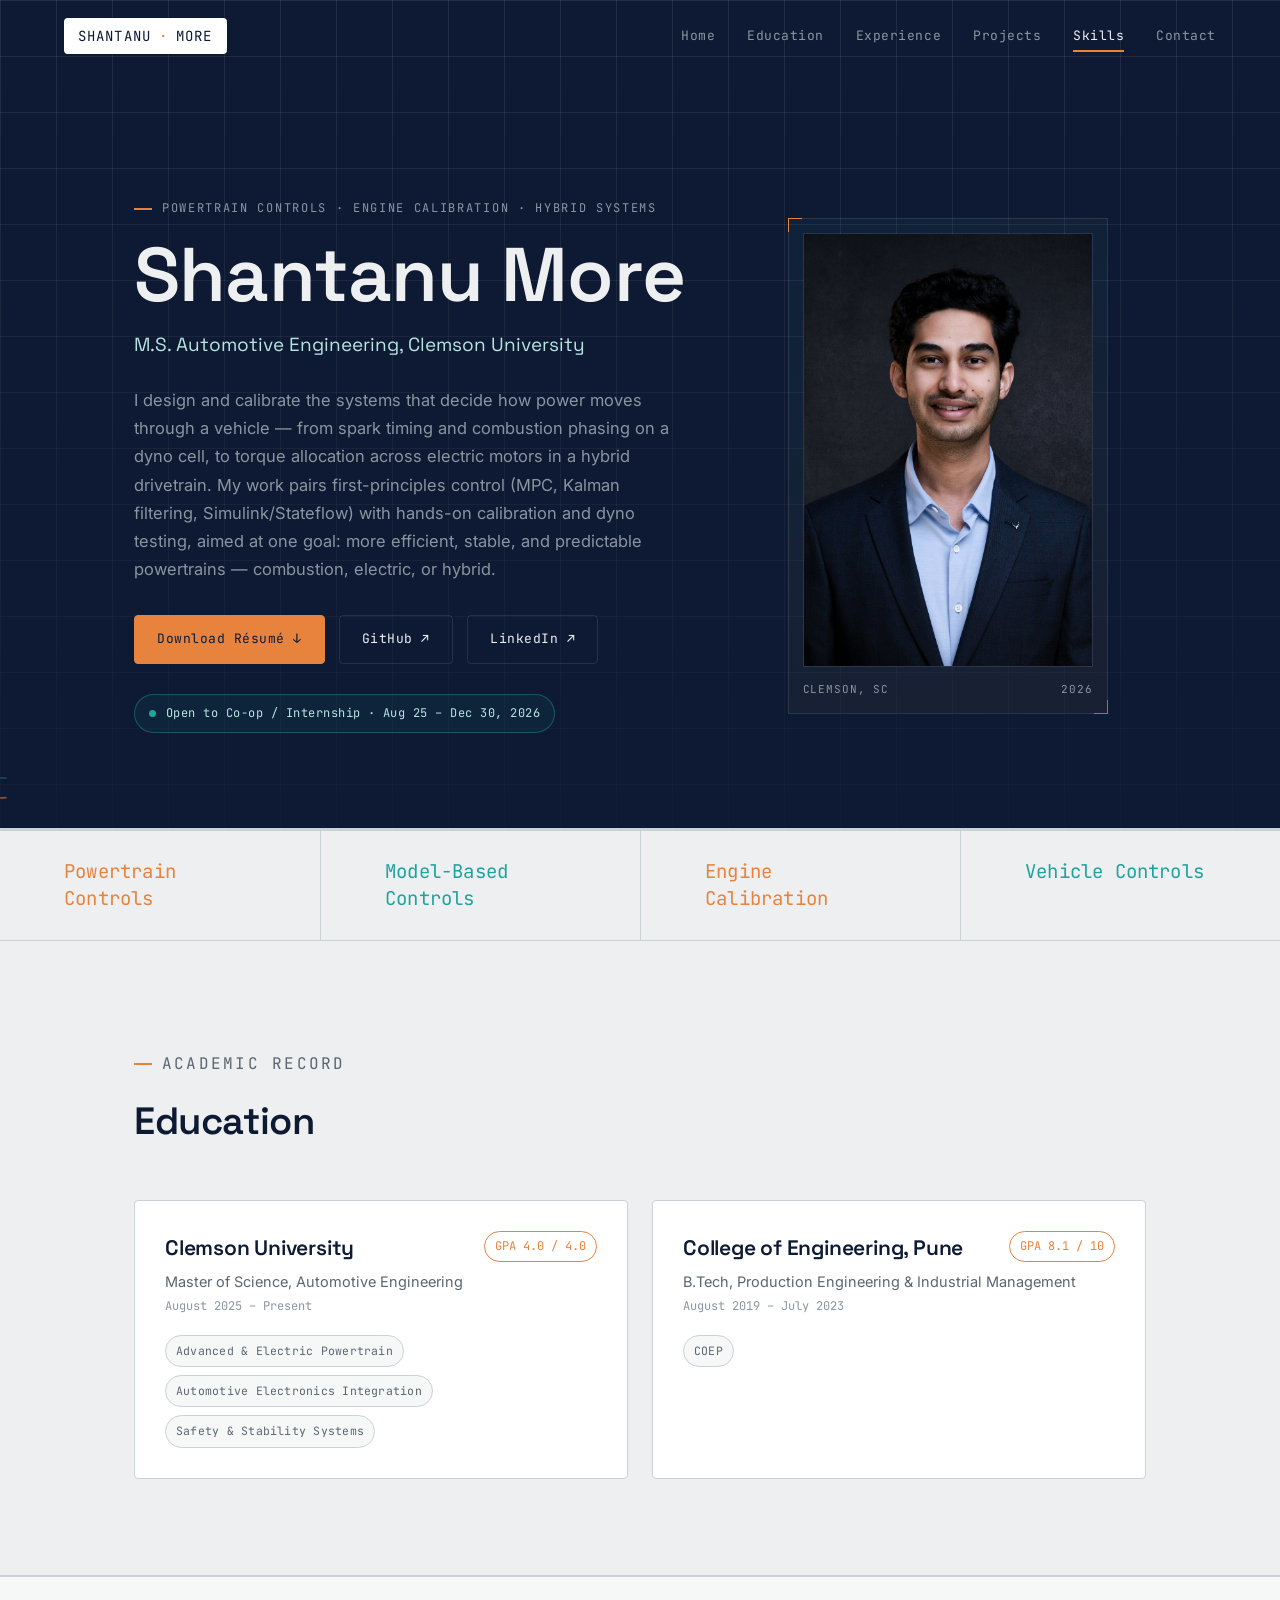
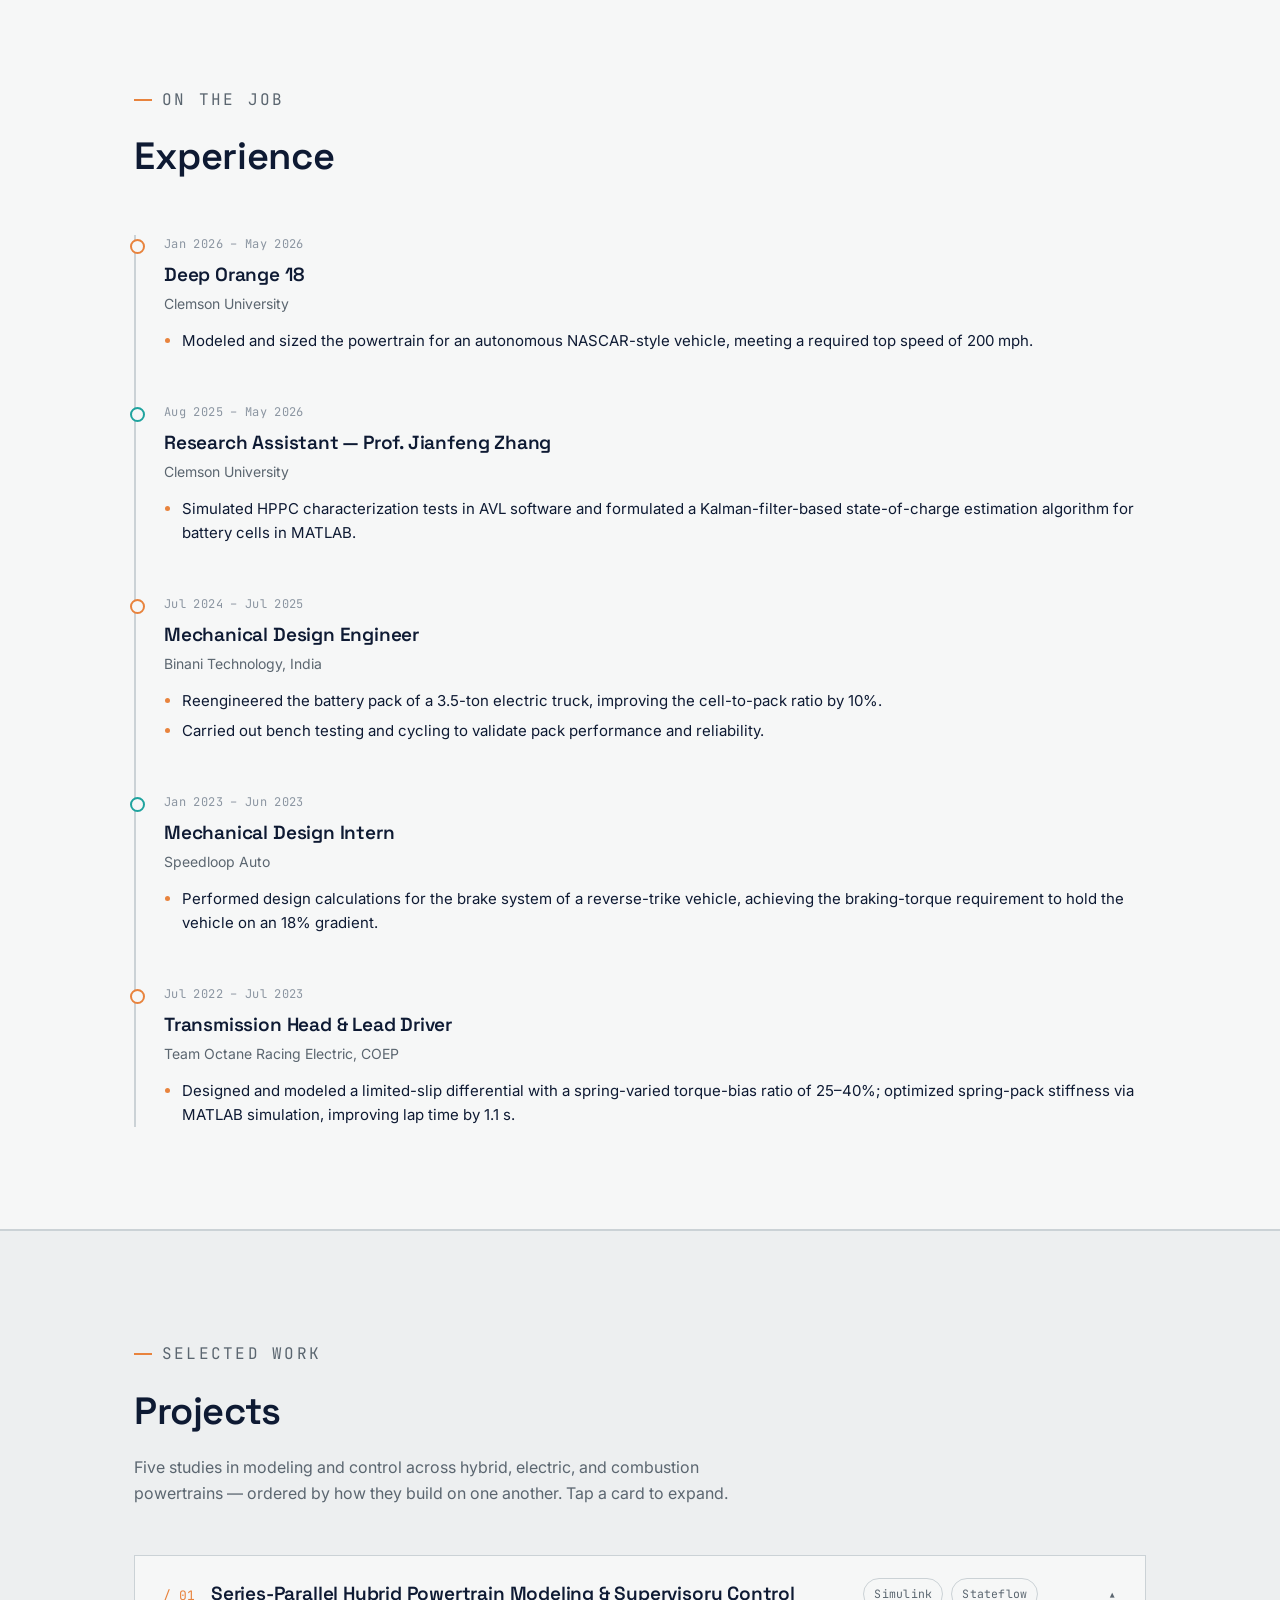
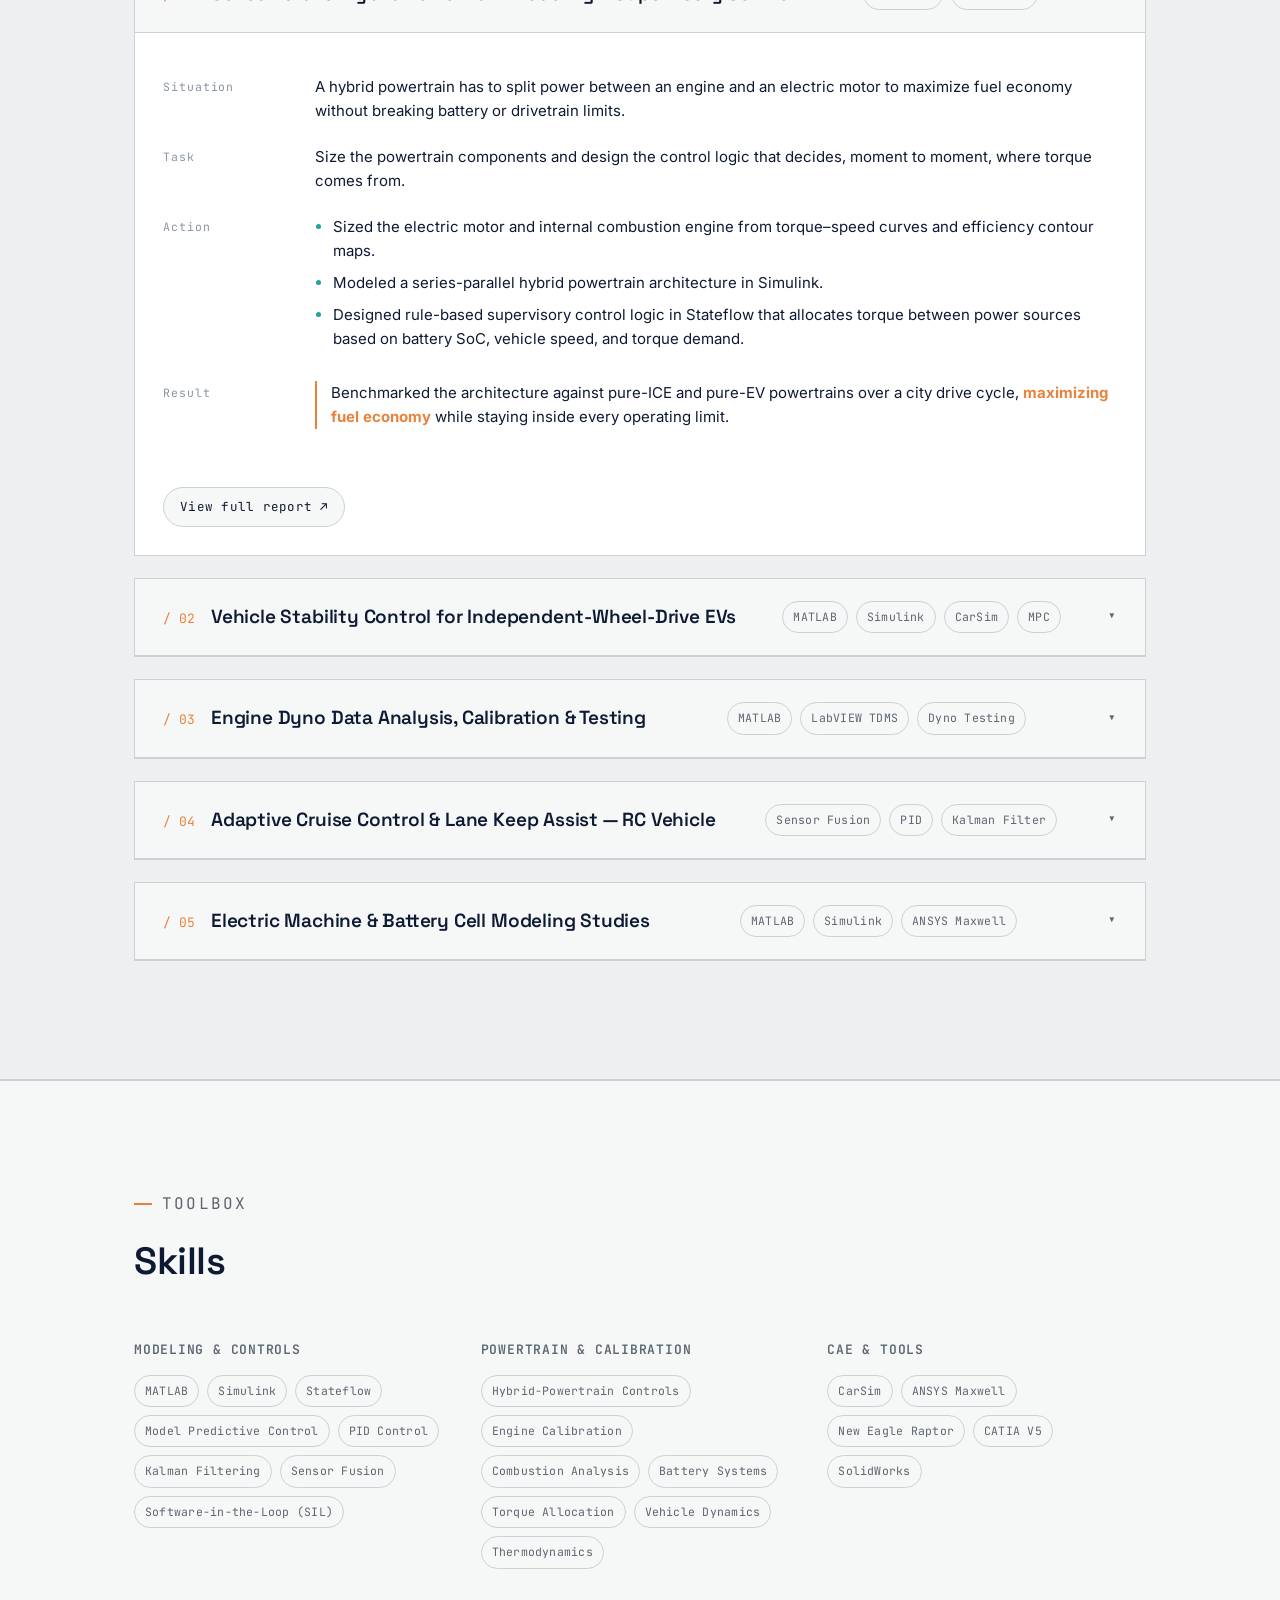
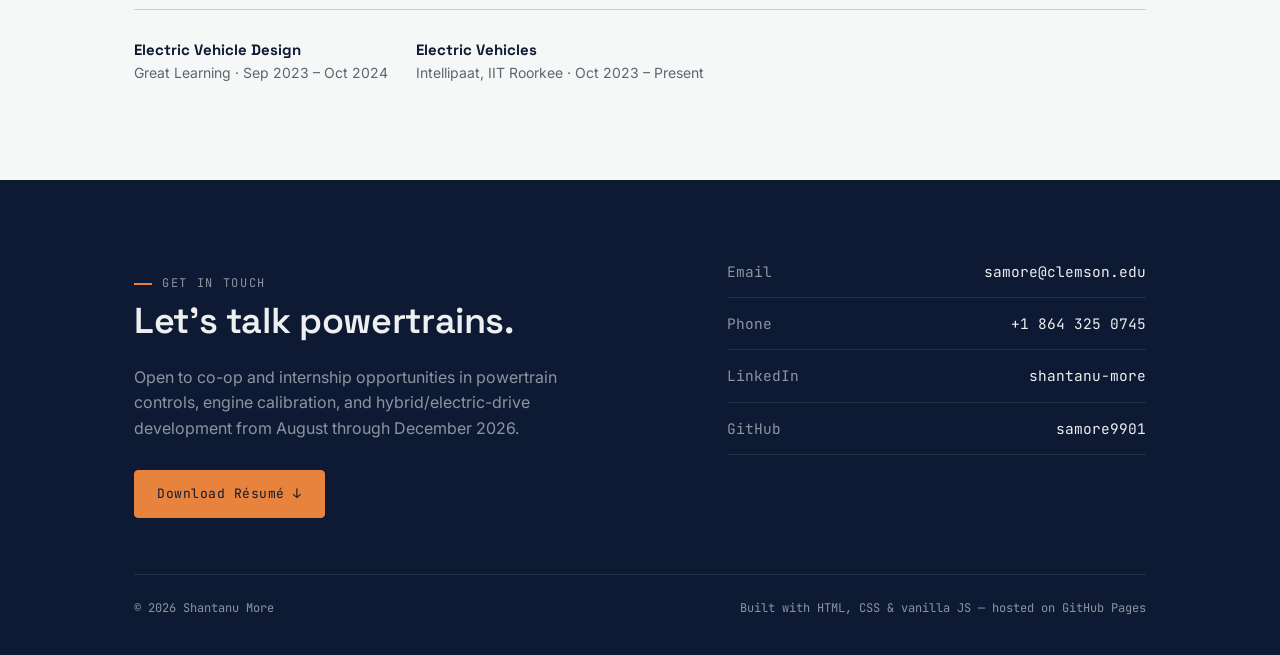
==== commit 81f555f6: "Add files via upload" ====
--- a/index.html
+++ b/index.html
@@ -5,7 +5,8 @@
 <meta name="viewport" content="width=device-width, initial-scale=1.0">
 <title>Shantanu More — Powertrain Controls &amp; Calibration Engineer</title>
 <meta name="description" content="Portfolio of Shantanu More — automotive controls and calibration engineer working across hybrid powertrains, engine calibration, and electric-drive control.">
-<link rel="icon" href="data:image/svg+xml,%3Csvg xmlns='http://www.w3.org/2000/svg' viewBox='0 0 64 64'%3E%3Crect width='64' height='64' fill='%230E1318'/%3E%3Ctext x='32' y='42' font-family='Arial' font-size='28' fill='%23E8833D' text-anchor='middle'%3ESM%3C/text%3E%3C/svg%3E">
+<link rel="icon" href="data:image/svg+xml,%3Csvg xmlns='http://www.w3.org/2000/svg' viewBox='0 0 64 64'%3E%3Crect width='64' height='64' fill='%230E1A33'/%3E%3Ctext x='32' y='42' font-family='Arial' font-size='28' fill='%23E8833D' text-anchor='middle'%3ESM%3C/text%3E%3C/svg%3E">
+<meta name="theme-color" content="#0E1A33">
 <link rel="preconnect" href="https://fonts.googleapis.com">
 <link rel="preconnect" href="https://fonts.gstatic.com" crossorigin>
 <link href="https://fonts.googleapis.com/css2?family=Space+Grotesk:wght@500;600;700&family=Inter:wght@400;500;600&family=JetBrains+Mono:wght@400;500&display=swap" rel="stylesheet">
--- a/css/styles.css
+++ b/css/styles.css
@@ -6,8 +6,8 @@
    ========================================================= */
 
 :root{
-  --ink:        #0E1318;
-  --ink-soft:   #161D24;
+  --ink:        #0E1A33;
+  --ink-soft:   #142646;
   --ink-line:   rgba(237,239,240,0.10);
   --paper:      #EDEFF0;
   --paper-soft: #F6F7F7;
@@ -125,7 +125,7 @@
   border-bottom: 1px solid transparent;
 }
 .nav.is-scrolled{
-  background: rgba(14,19,24,0.92);
+  background: rgba(14,26,51,0.92);
   backdrop-filter: blur(10px);
   padding-top: 12px; padding-bottom: 12px;
   border-bottom: 1px solid var(--ink-line);
@@ -134,7 +134,10 @@
   font-family: var(--font-mono);
   font-size: 14px;
   letter-spacing: 0.08em;
-  color: var(--paper);
+  color: var(--ink);
+  background: #FFFFFF;
+  padding: 7px 14px;
+  border-radius: var(--radius);
   display: flex;
   align-items: center;
   gap: 8px;
@@ -382,7 +385,9 @@
 .stat:first-child{ border-left: none; }
 .stat__num{
   font-family: var(--font-mono);
-  font-size: clamp(22px,2.6vw,30px);
+  font-size: clamp(15px,1.5vw,19px);
+  line-height: 1.4;
+  letter-spacing: 0.01em;
   color: var(--amber);
 }
 .stat:nth-child(2n) .stat__num{ color: var(--volt); }
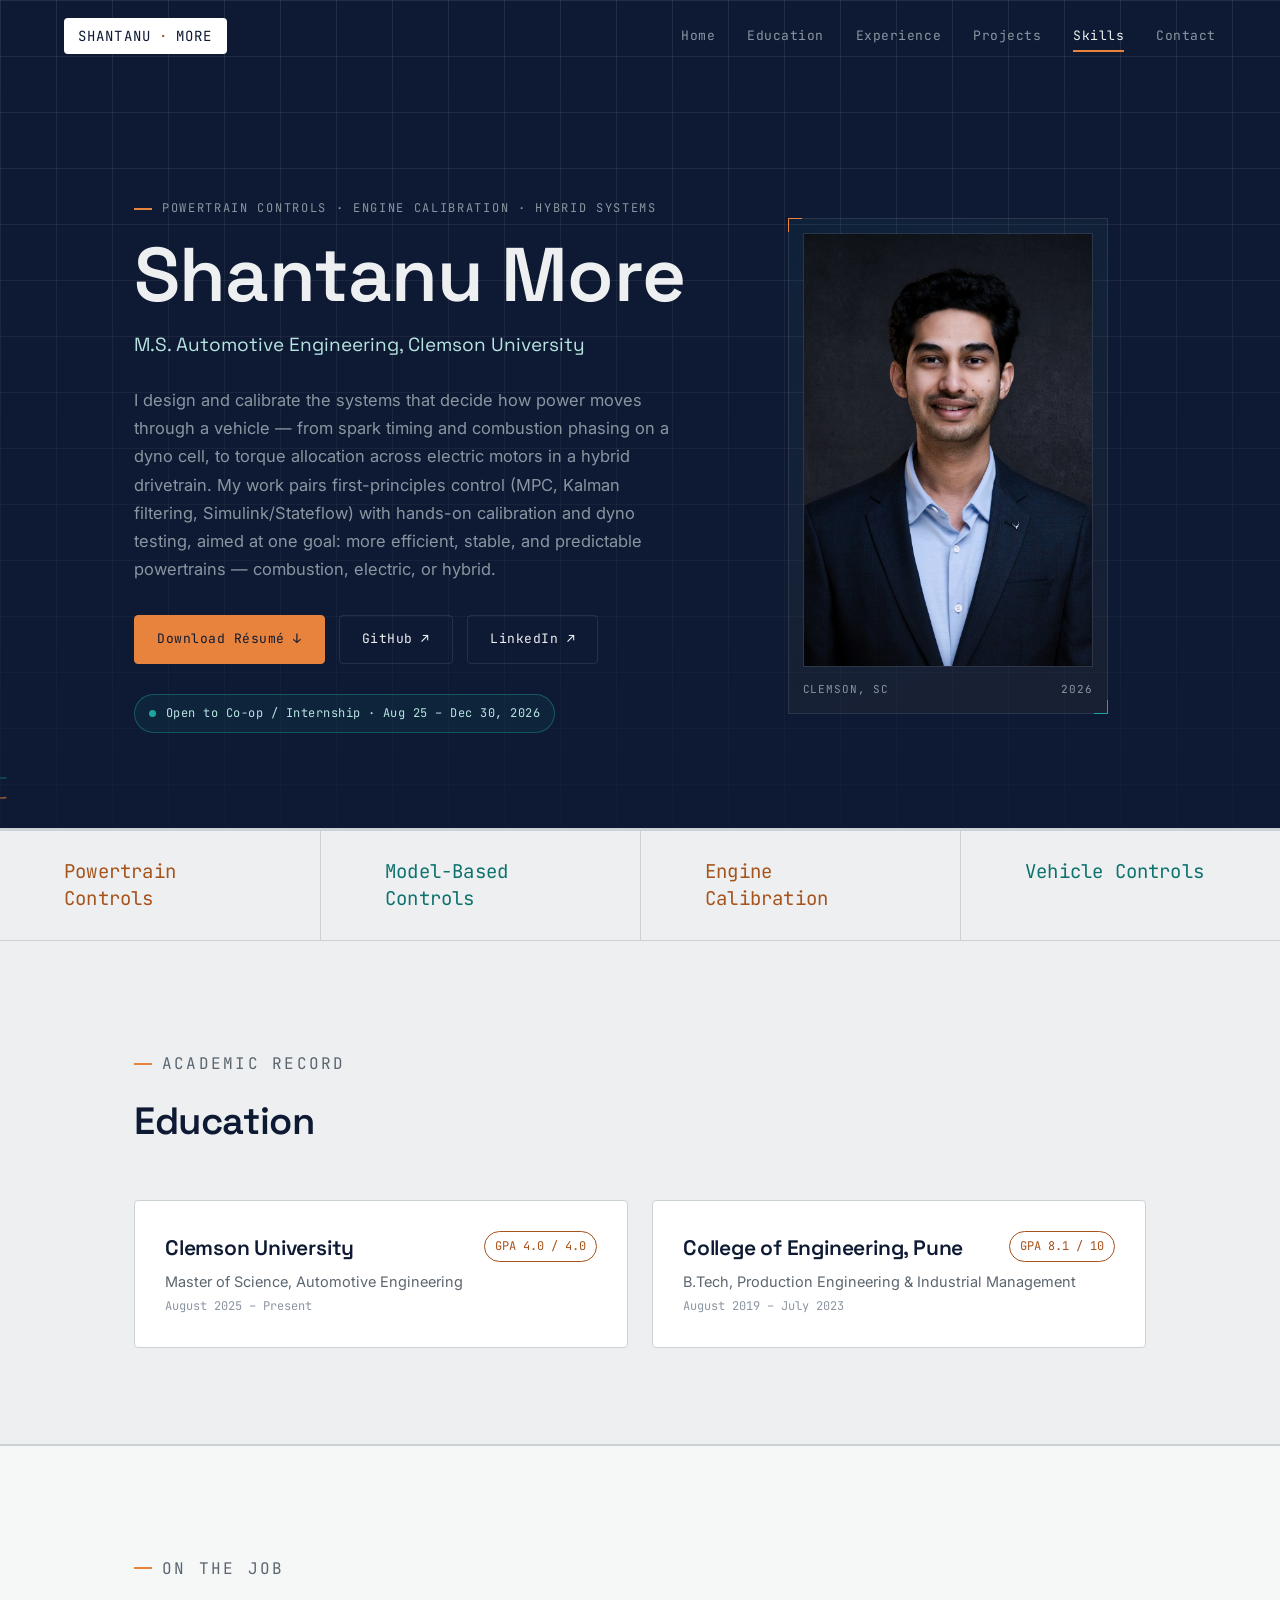
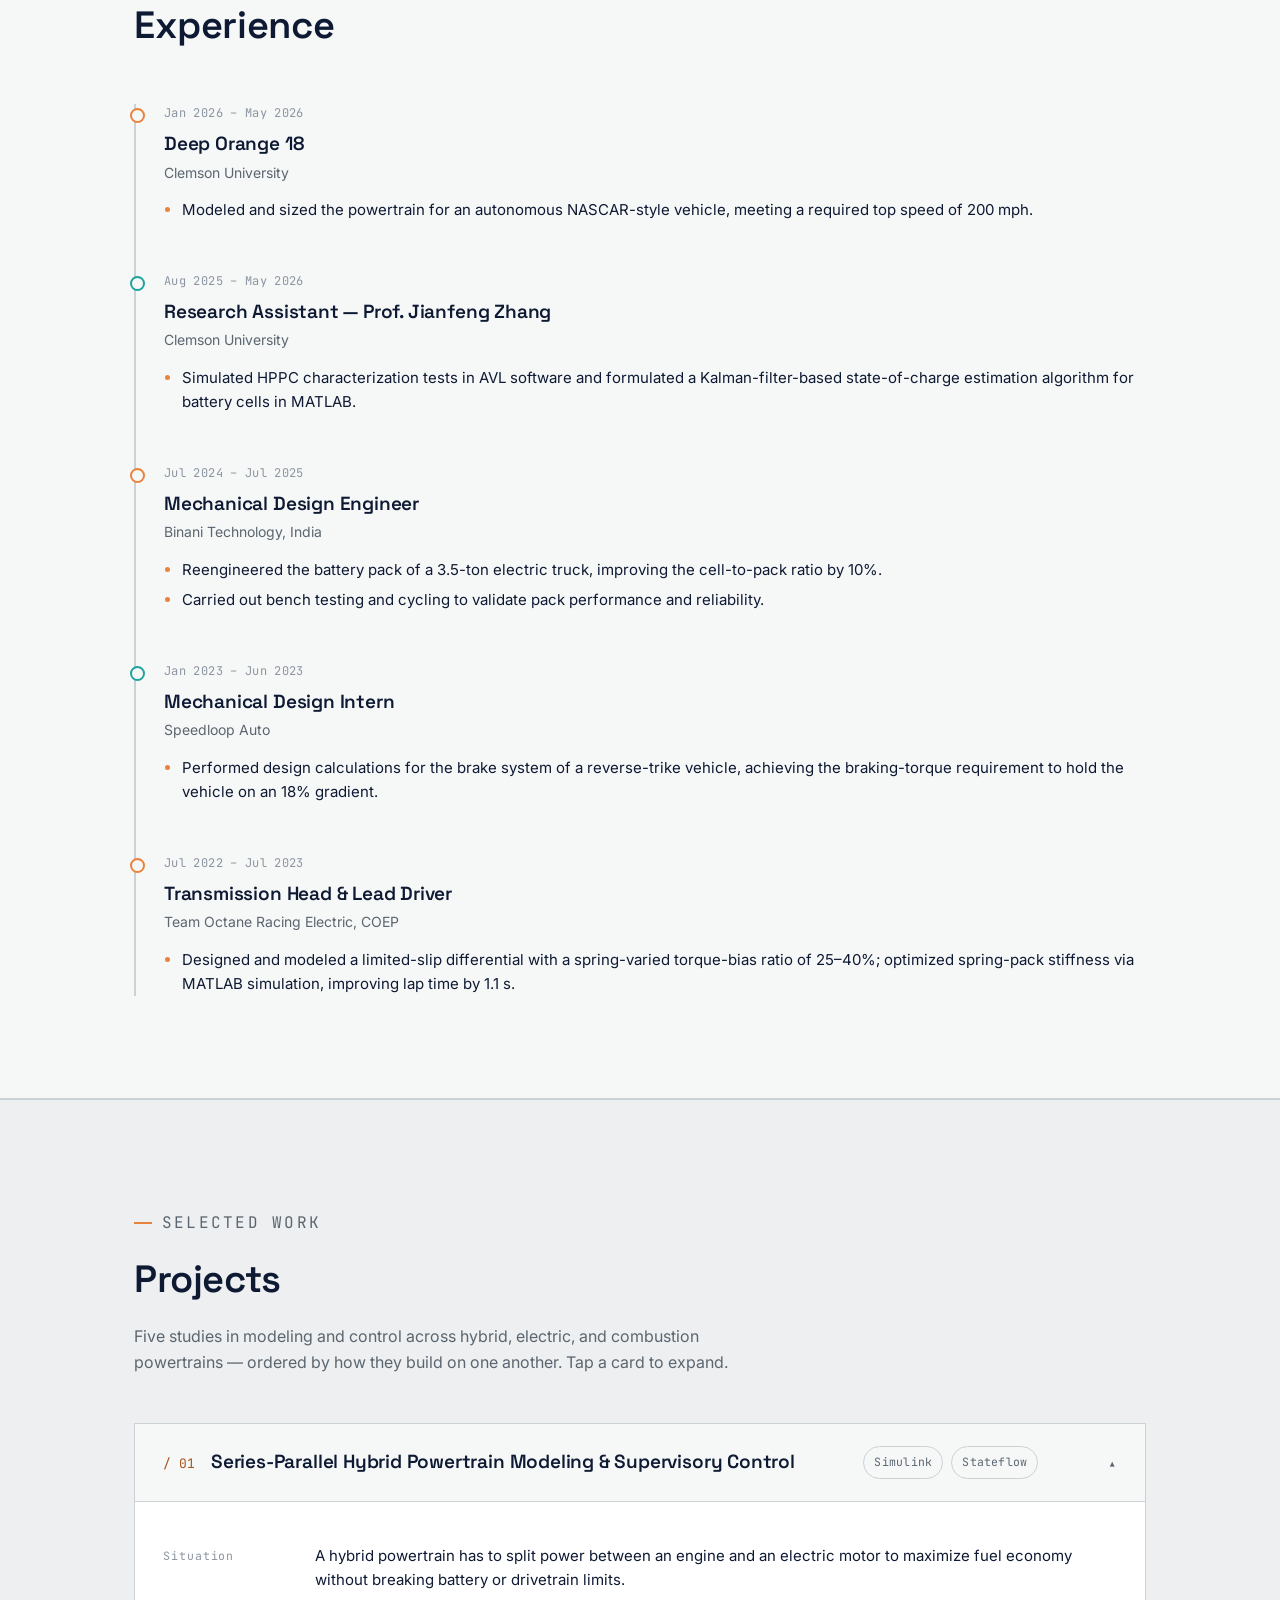
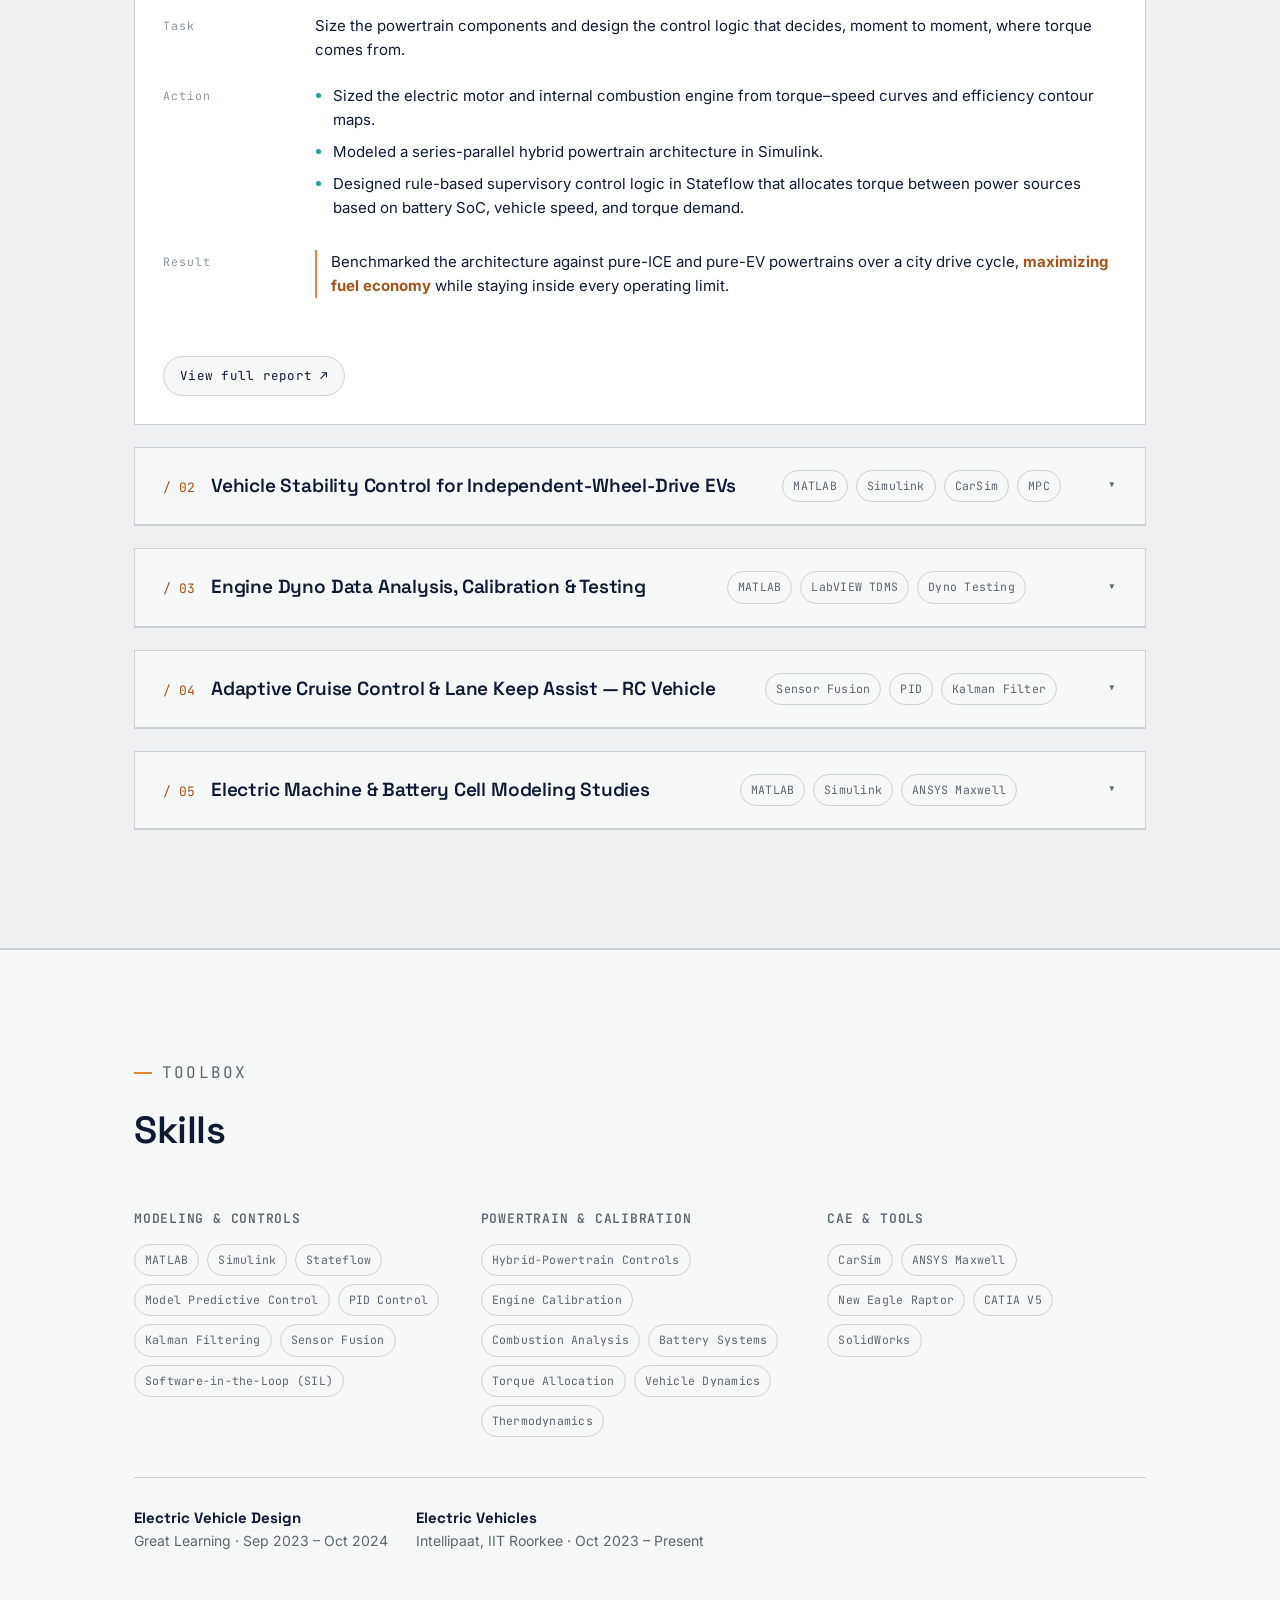
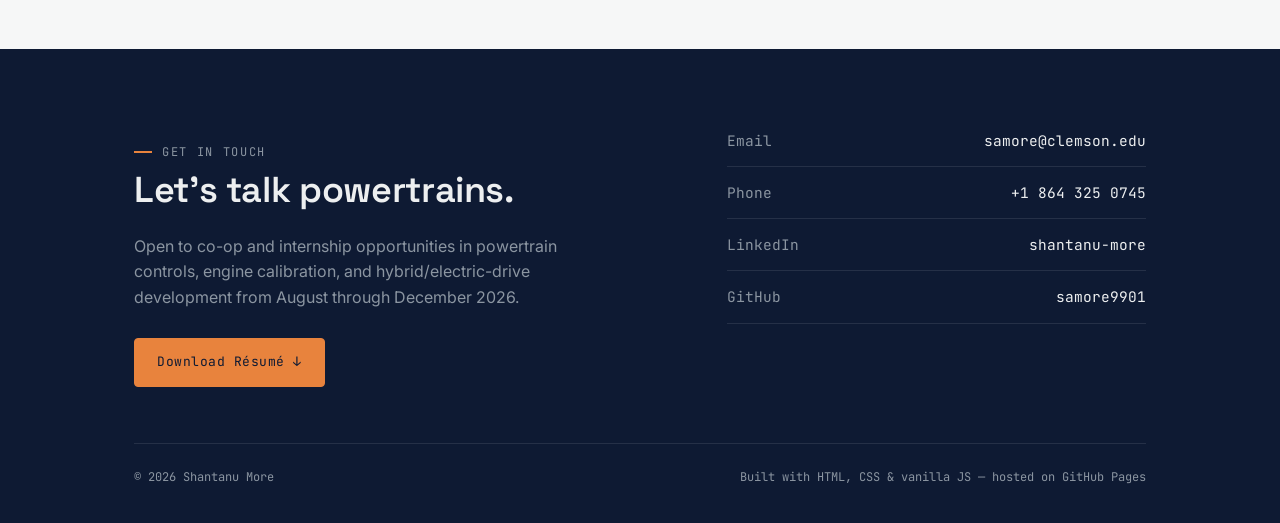
==== commit db7bf573: "Add files via upload" ====
--- a/index.html
+++ b/index.html
@@ -5,7 +5,7 @@
 <meta name="viewport" content="width=device-width, initial-scale=1.0">
 <title>Shantanu More — Powertrain Controls &amp; Calibration Engineer</title>
 <meta name="description" content="Portfolio of Shantanu More — automotive controls and calibration engineer working across hybrid powertrains, engine calibration, and electric-drive control.">
-<link rel="icon" href="data:image/svg+xml,%3Csvg xmlns='http://www.w3.org/2000/svg' viewBox='0 0 64 64'%3E%3Crect width='64' height='64' fill='%230E1A33'/%3E%3Ctext x='32' y='42' font-family='Arial' font-size='28' fill='%23E8833D' text-anchor='middle'%3ESM%3C/text%3E%3C/svg%3E">
+<link rel="icon" href="data:image/svg+xml,%3Csvg xmlns='http://www.w3.org/2000/svg' viewBox='0 0 64 64'%3E%3Crect width='64' height='64' rx='10' fill='%23FFFFFF'/%3E%3Ctext x='32' y='44' font-family='Arial' font-size='32' font-weight='bold' fill='%230E1A33' text-anchor='middle'%3ESM%3C/text%3E%3C/svg%3E">
 <meta name="theme-color" content="#0E1A33">
 <link rel="preconnect" href="https://fonts.googleapis.com">
 <link rel="preconnect" href="https://fonts.gstatic.com" crossorigin>
@@ -94,11 +94,6 @@
           </div>
           <p class="edu-card__org">Master of Science, Automotive Engineering</p>
           <p class="edu-card__date">August 2025 – Present</p>
-          <div class="tags">
-            <span class="tag">Advanced &amp; Electric Powertrain</span>
-            <span class="tag">Automotive Electronics Integration</span>
-            <span class="tag">Safety &amp; Stability Systems</span>
-          </div>
         </div>
         <div class="card edu-card reveal">
           <div class="edu-card__top">
@@ -107,9 +102,6 @@
           </div>
           <p class="edu-card__org">B.Tech, Production Engineering &amp; Industrial Management</p>
           <p class="edu-card__date">August 2019 – July 2023</p>
-          <div class="tags">
-            <span class="tag">COEP</span>
-          </div>
         </div>
       </div>
     </div>
--- a/css/styles.css
+++ b/css/styles.css
@@ -15,8 +15,10 @@
   --steel-soft: #8B95A1;
   --amber:      #E8833D;
   --amber-soft: #F6C9A1;
+  --amber-deep: #A6531C;
   --volt:       #1FA39E;
   --volt-soft:  #B7E4E1;
+  --volt-deep:  #0E726E;
   --line:       #CBD2D6;
   --white:      #FFFFFF;
 
@@ -142,7 +144,7 @@
   align-items: center;
   gap: 8px;
 }
-.nav__brand .dot{ color: var(--amber); }
+.nav__brand .dot{ color: var(--amber-deep); }
 .nav__links{
   display: flex;
   gap: 32px;
@@ -388,15 +390,9 @@
   font-size: clamp(15px,1.5vw,19px);
   line-height: 1.4;
   letter-spacing: 0.01em;
-  color: var(--amber);
-}
-.stat:nth-child(2n) .stat__num{ color: var(--volt); }
-.stat__label{
-  margin-top: 6px;
-  font-size: 12.5px;
-  color: var(--steel);
-  letter-spacing: 0.02em;
-}
+  color: var(--amber-deep);
+}
+.stat:nth-child(2n) .stat__num{ color: var(--volt-deep); }
 @media (max-width: 760px){
   .stats{ grid-template-columns: repeat(2,1fr); }
   .stat:nth-child(3){ border-left:none; }
@@ -425,8 +421,8 @@
   font-family: var(--font-mono);
   font-size: 12px;
   white-space: nowrap;
-  border: 1px solid var(--amber);
-  color: var(--amber);
+  border: 1px solid var(--amber-deep);
+  color: var(--amber-deep);
   padding: 5px 10px;
   border-radius: 999px;
 }
@@ -528,7 +524,7 @@
 .proj-index{
   font-family: var(--font-mono);
   font-size: 13px;
-  color: var(--amber);
+  color: var(--amber-deep);
   white-space: nowrap;
   flex-shrink: 0;
 }
@@ -577,14 +573,14 @@
   border-left: 2px solid var(--amber);
   padding-left: 14px;
 }
-.star dd strong{ color: var(--amber); }
+.star dd strong{ color: var(--amber-deep); }
 .star ul{ margin:0; padding-left: 18px; }
 .star li{ margin-bottom: 8px; }
 .star li::marker{ color: var(--volt); }
 .sub-label{
   font-family: var(--font-mono);
   font-size: 10.5px;
-  color: var(--volt);
+  color: var(--volt-deep);
   border: 1px solid var(--volt-soft);
   padding: 2px 7px;
   border-radius: 4px;
@@ -617,8 +613,8 @@
   transition: border-color 0.18s ease, color 0.18s ease, transform 0.18s ease;
 }
 .report-link:hover{
-  border-color: var(--amber);
-  color: var(--amber);
+  border-color: var(--amber-deep);
+  color: var(--amber-deep);
   transform: translateY(-1px);
 }
 .report-link .arrow{ transition: transform 0.18s ease; }
@@ -639,8 +635,8 @@
   margin-bottom: 14px;
 }
 .skill-group .tags{ margin-top: 0; }
-.skill-group:nth-child(1) .tag:hover{ border-color: var(--amber); color: var(--amber); }
-.skill-group:nth-child(2) .tag:hover{ border-color: var(--volt); color: var(--volt); }
+.skill-group:nth-child(1) .tag:hover{ border-color: var(--amber-deep); color: var(--amber-deep); }
+.skill-group:nth-child(2) .tag:hover{ border-color: var(--volt-deep); color: var(--volt-deep); }
 .skill-group:nth-child(3) .tag:hover{ border-color: var(--ink); color: var(--ink); }
 .tag{ transition: border-color 0.15s ease, color 0.15s ease; }
 
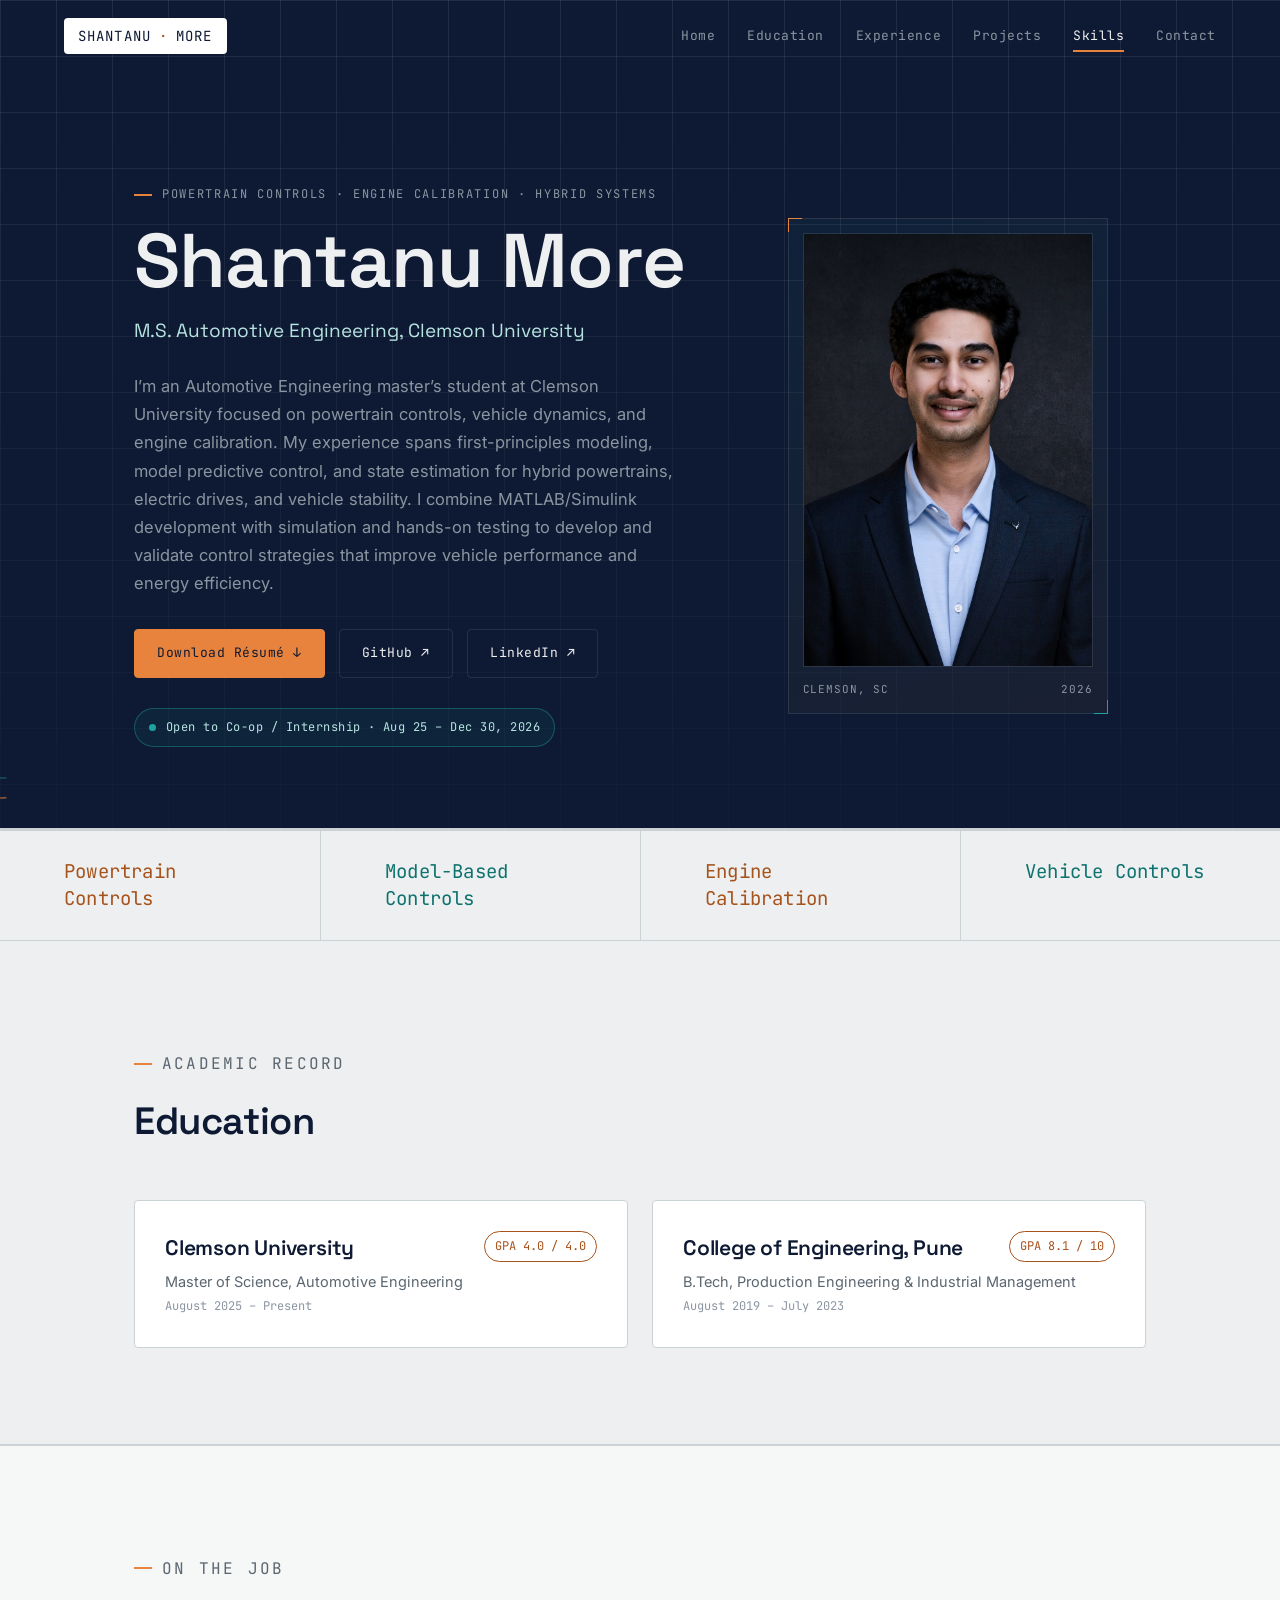
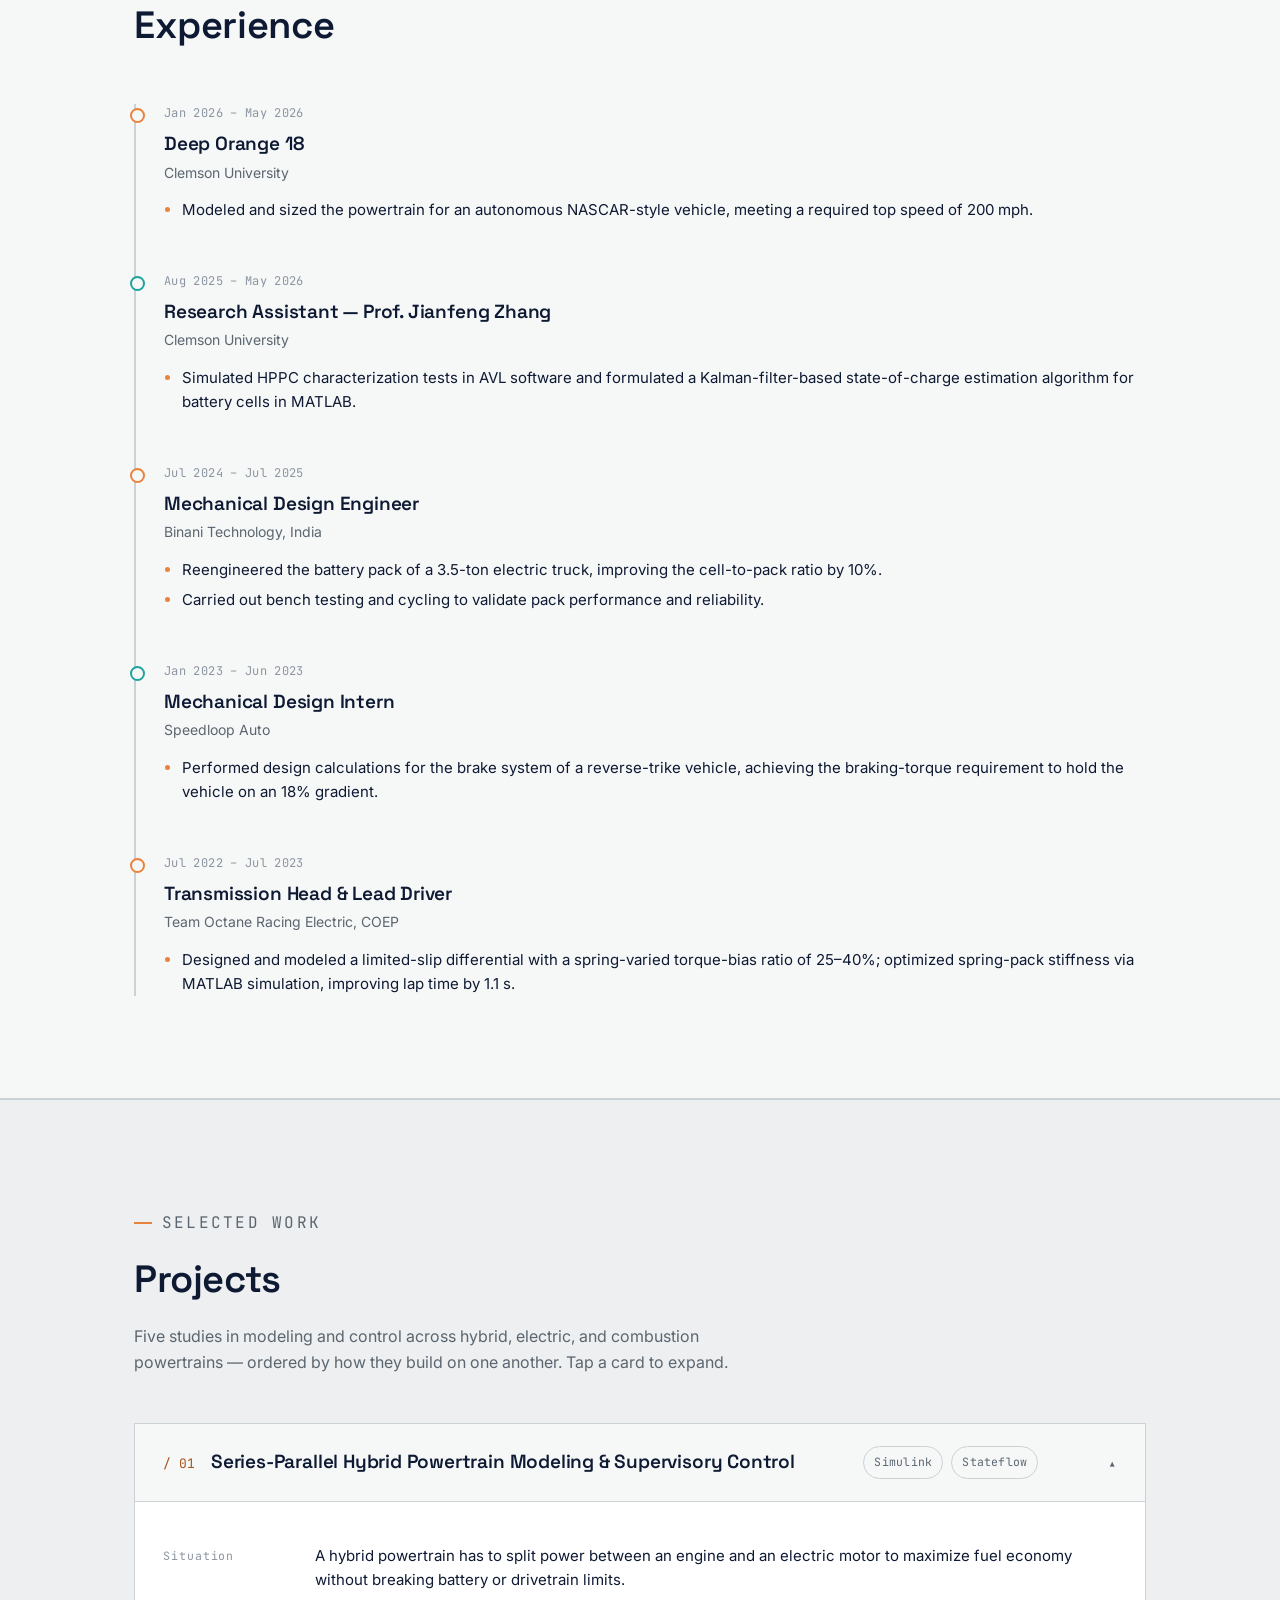
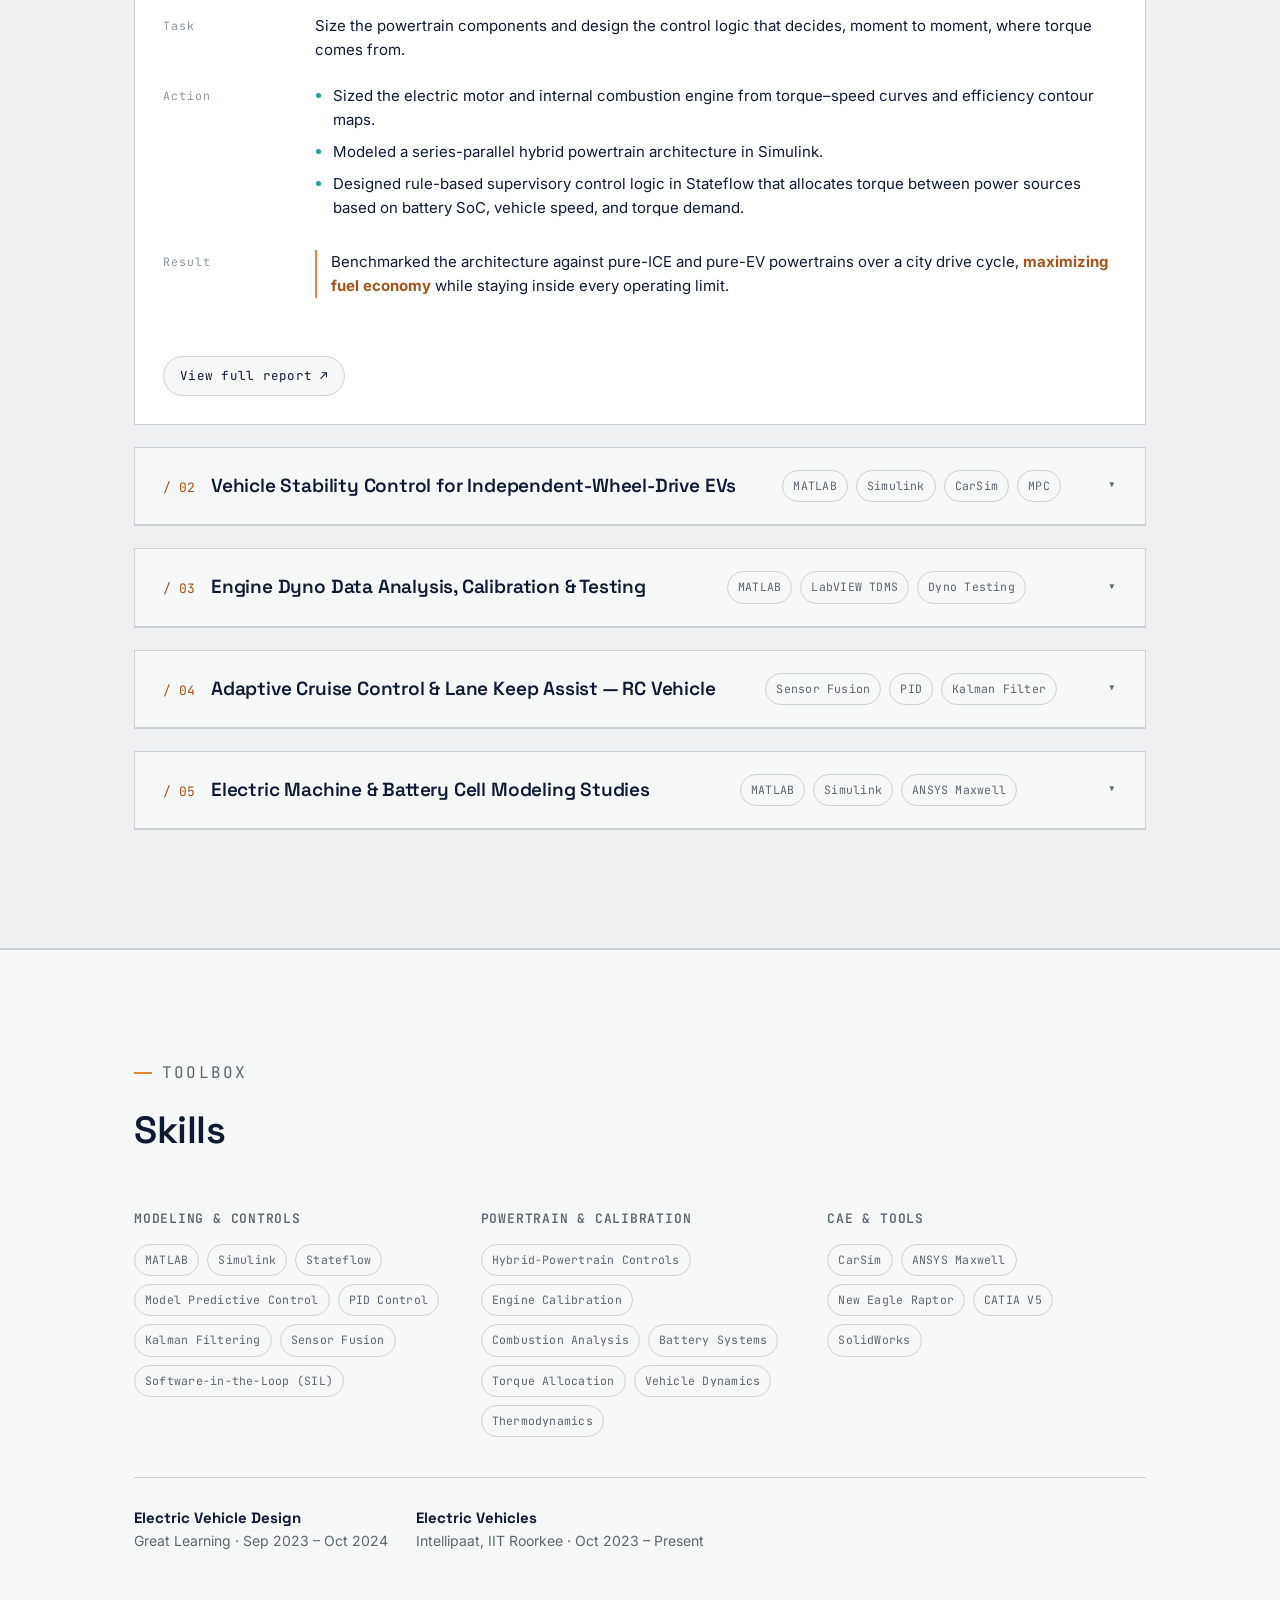
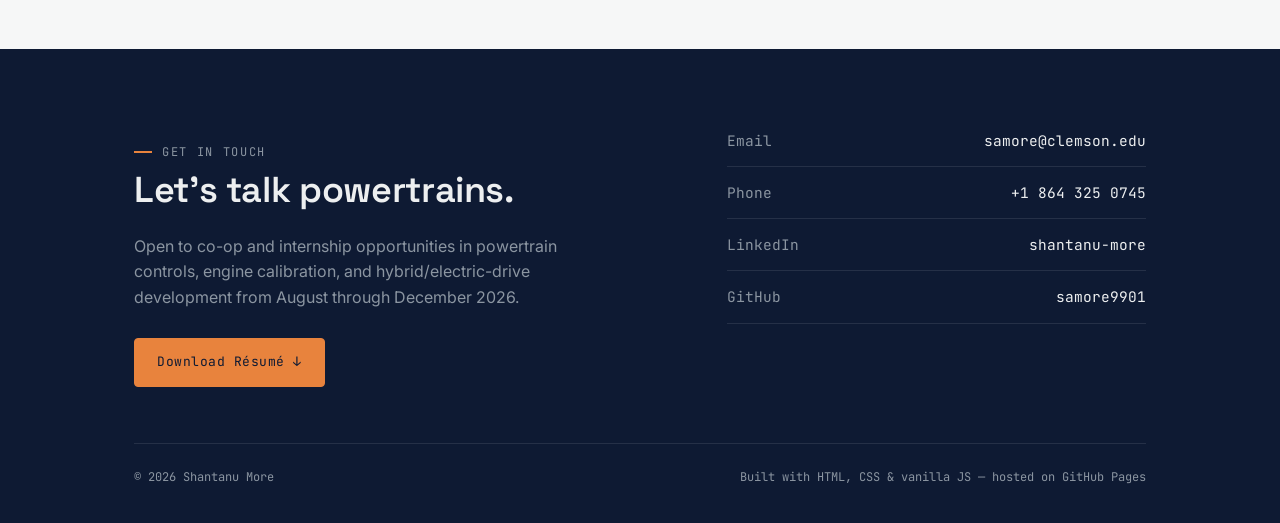
==== commit fd9252d0: "Add files via upload" ====
--- a/index.html
+++ b/index.html
@@ -36,12 +36,12 @@
         <h1>Shantanu&nbsp;More</h1>
         <p class="hero__role">M.S. Automotive Engineering, Clemson University</p>
         <p class="hero__summary">
-          I design and calibrate the systems that decide how power moves through a vehicle —
-          from spark timing and combustion phasing on a dyno cell, to torque allocation across
-          electric motors in a hybrid drivetrain. My work pairs first-principles control
-          (MPC, Kalman filtering, Simulink/Stateflow) with hands-on calibration and dyno testing,
-          aimed at one goal: more efficient, stable, and predictable powertrains — combustion,
-          electric, or hybrid.
+          I’m an Automotive Engineering master’s student at Clemson University focused on
+          powertrain controls, vehicle dynamics, and engine calibration. My experience spans
+          first-principles modeling, model predictive control, and state estimation for hybrid
+          powertrains, electric drives, and vehicle stability. I combine MATLAB/Simulink
+          development with simulation and hands-on testing to develop and validate control
+          strategies that improve vehicle performance and energy efficiency.
         </p>
         <div class="hero__cta">
           <a class="btn btn--solid" href="assets/Shantanu_More_Resume.pdf" download>Download Résumé ↓</a>
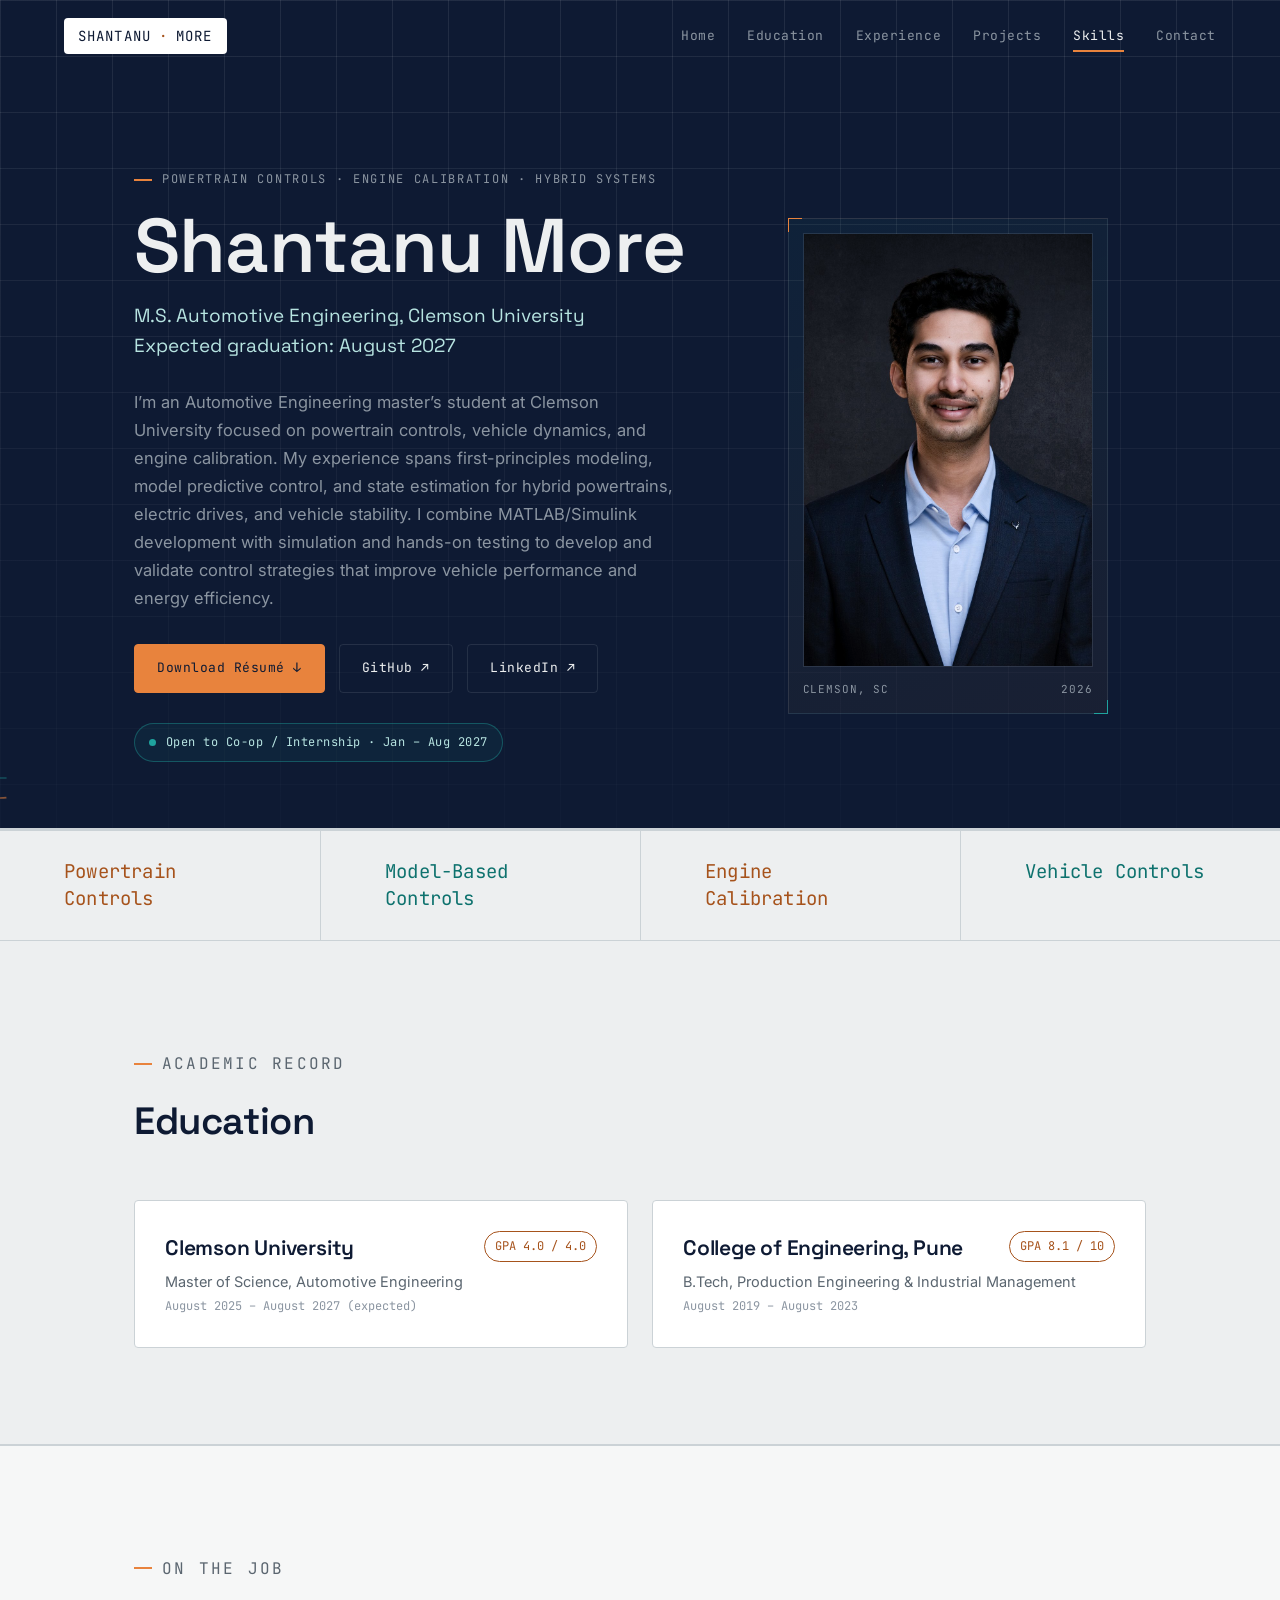
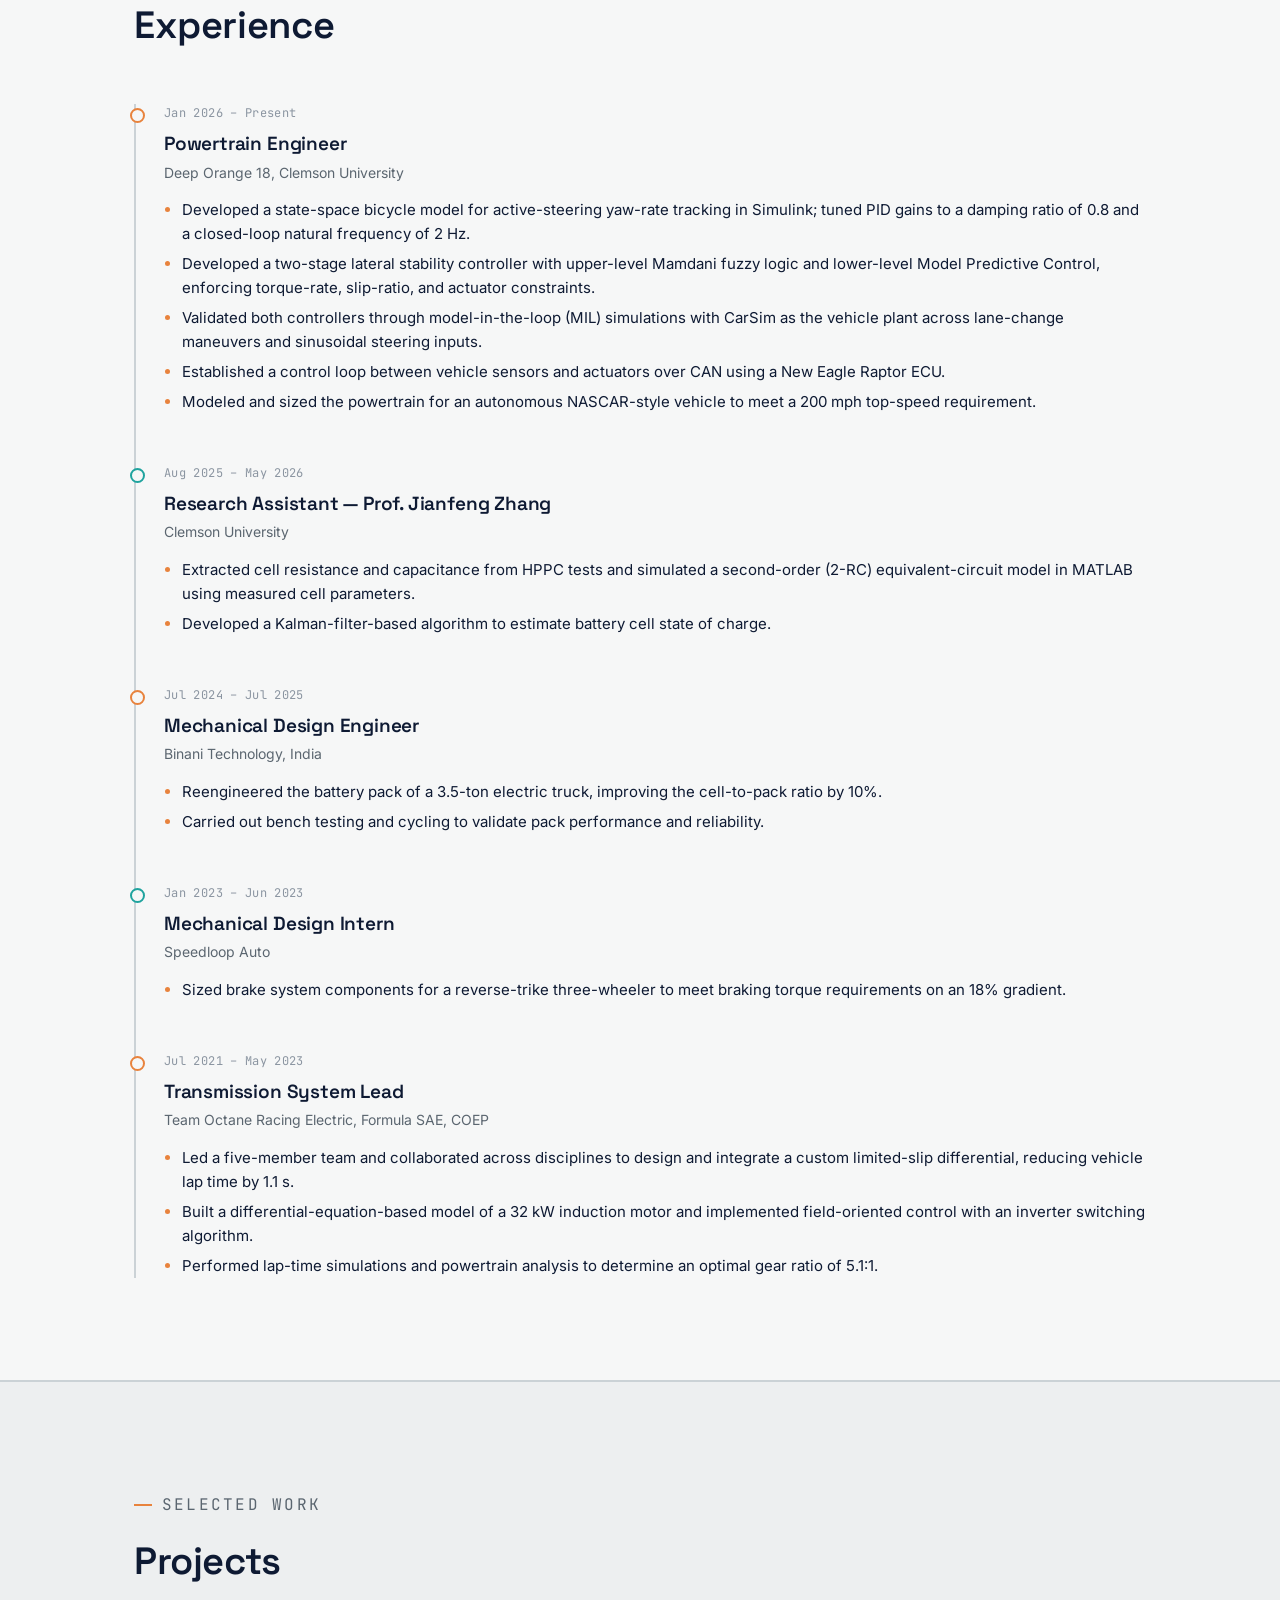
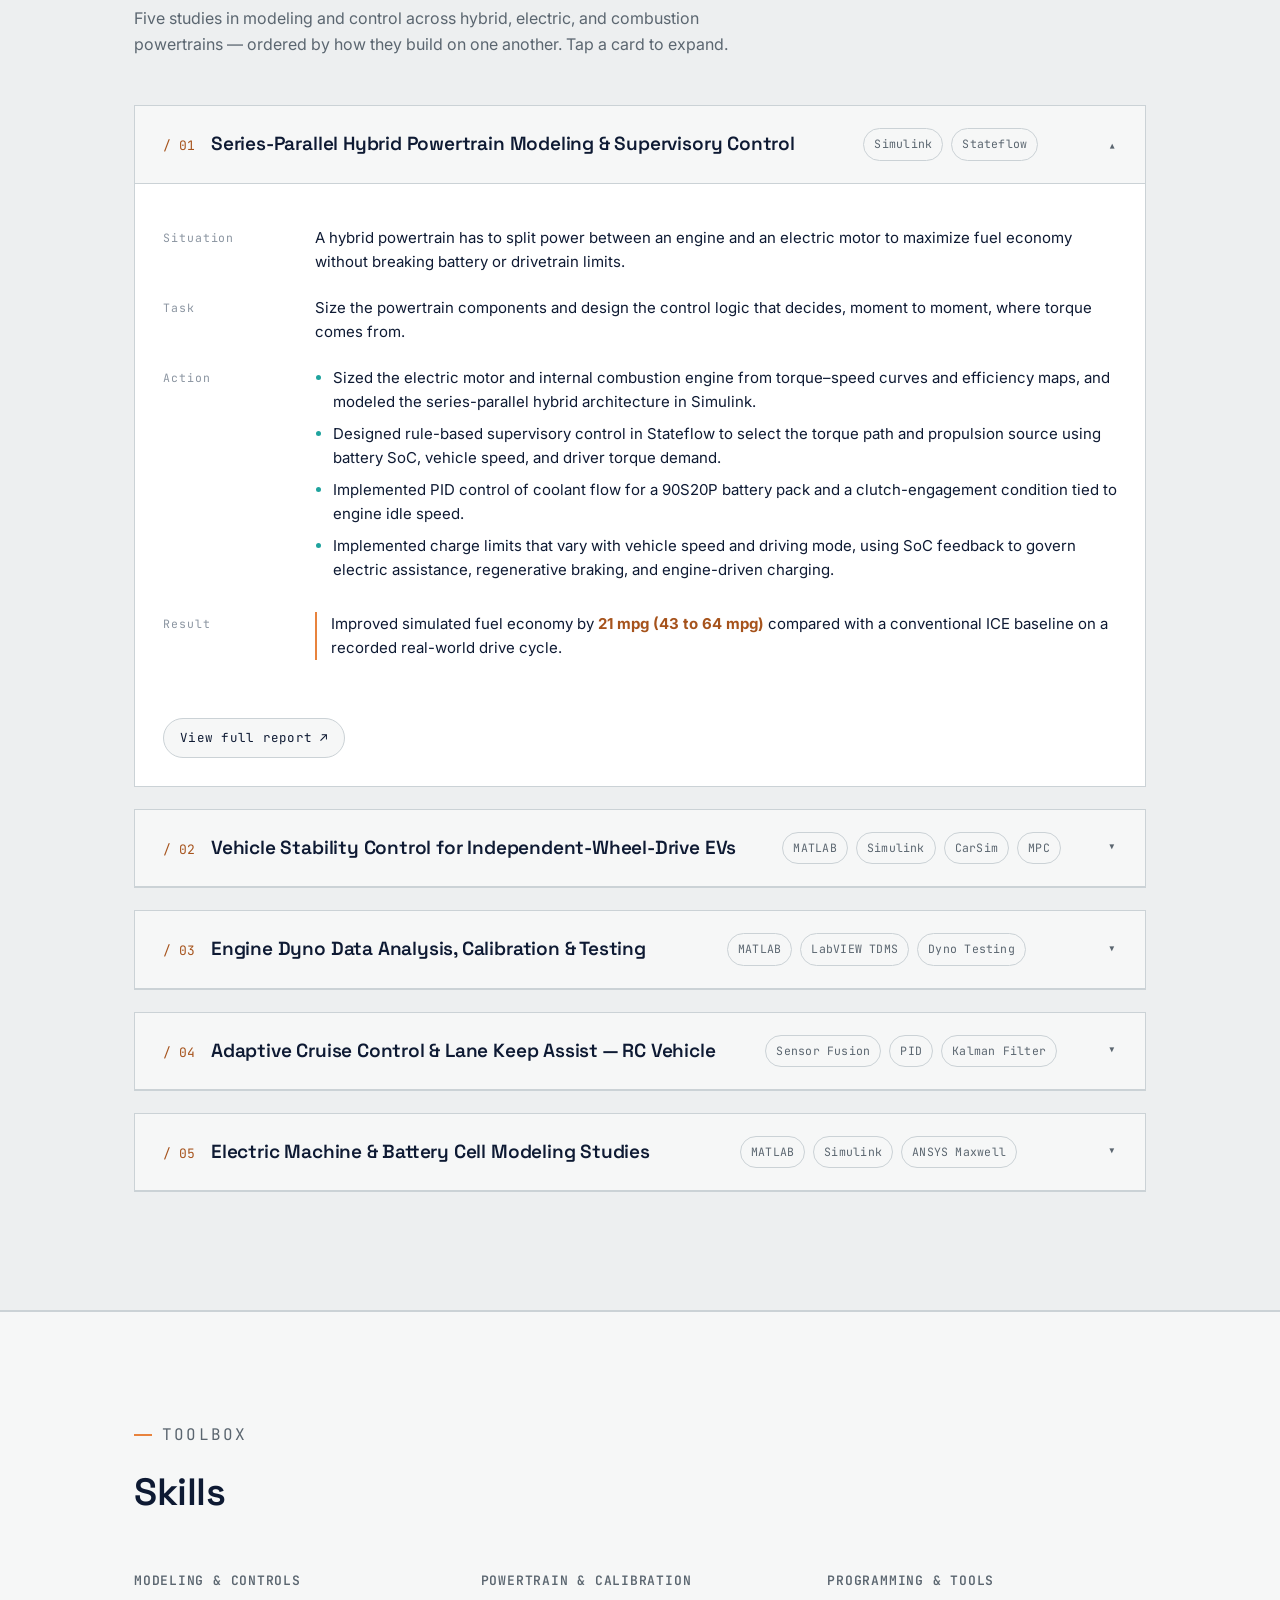
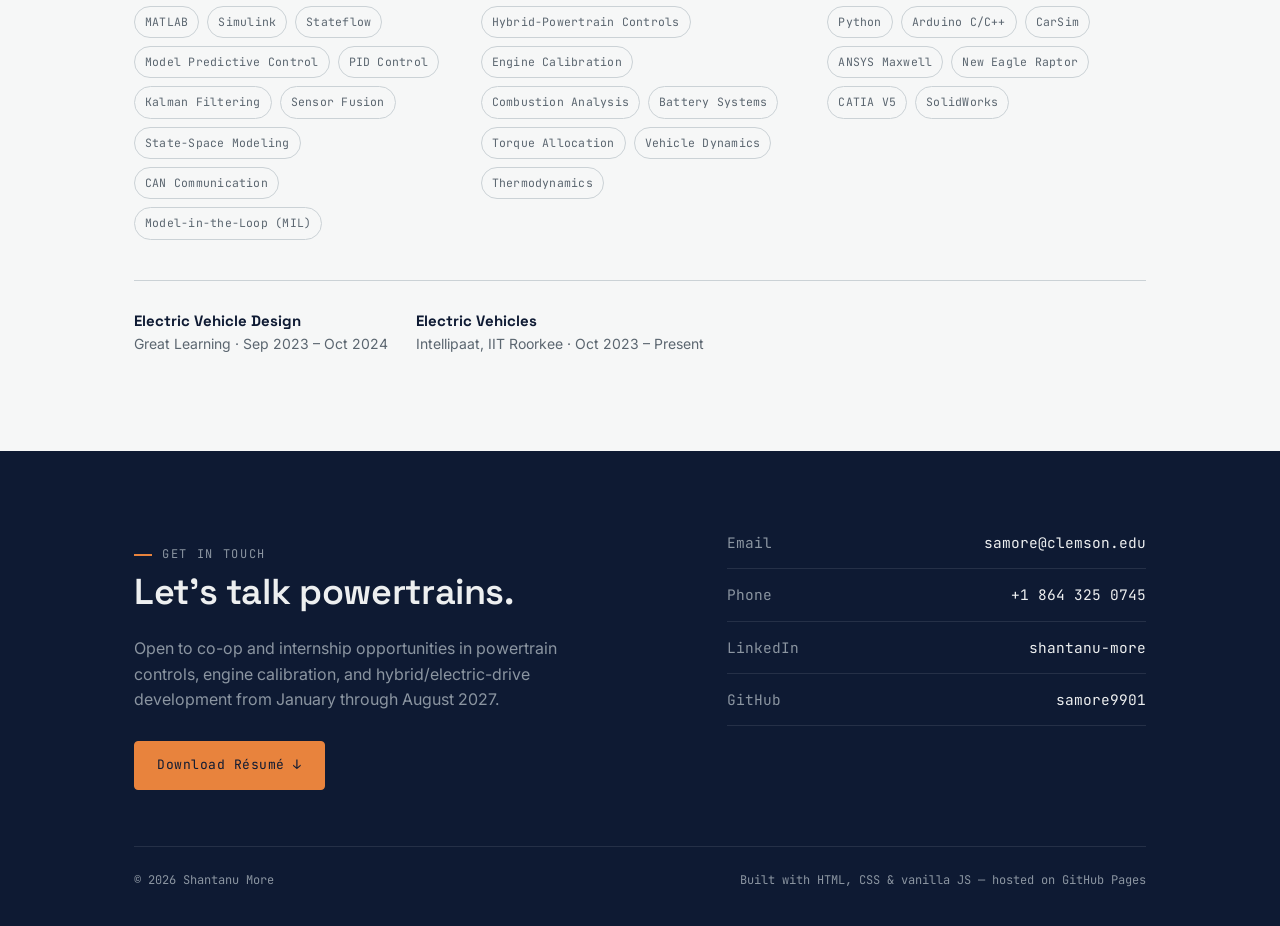
==== commit d467504d: "Add files via upload" ====
--- a/index.html
+++ b/index.html
@@ -34,7 +34,7 @@
       <div>
         <p class="eyebrow">Powertrain Controls · Engine Calibration · Hybrid Systems</p>
         <h1>Shantanu&nbsp;More</h1>
-        <p class="hero__role">M.S. Automotive Engineering, Clemson University</p>
+        <p class="hero__role">M.S. Automotive Engineering, Clemson University<br>Expected graduation: August 2027</p>
         <p class="hero__summary">
           I’m an Automotive Engineering master’s student at Clemson University focused on
           powertrain controls, vehicle dynamics, and engine calibration. My experience spans
@@ -49,7 +49,7 @@
           <a class="btn btn--ghost" href="https://linkedin.com/in/shantanu-more-436786247" target="_blank" rel="noopener">LinkedIn ↗</a>
         </div>
         <div class="hero__badge">
-          <span class="pulse"></span> Open to Co-op / Internship · Aug 25 – Dec 30, 2026
+          <span class="pulse"></span> Open to Co-op / Internship · Jan – Aug 2027
         </div>
       </div>
 
@@ -93,7 +93,7 @@
             <span class="gpa">GPA 4.0 / 4.0</span>
           </div>
           <p class="edu-card__org">Master of Science, Automotive Engineering</p>
-          <p class="edu-card__date">August 2025 – Present</p>
+          <p class="edu-card__date">August 2025 – August 2027 (expected)</p>
         </div>
         <div class="card edu-card reveal">
           <div class="edu-card__top">
@@ -101,7 +101,7 @@
             <span class="gpa">GPA 8.1 / 10</span>
           </div>
           <p class="edu-card__org">B.Tech, Production Engineering &amp; Industrial Management</p>
-          <p class="edu-card__date">August 2019 – July 2023</p>
+          <p class="edu-card__date">August 2019 – August 2023</p>
         </div>
       </div>
     </div>
@@ -119,11 +119,15 @@
       <div class="timeline">
 
         <div class="tl-item reveal">
-          <div class="tl-date">Jan 2026 – May 2026</div>
-          <h3>Deep Orange 18</h3>
-          <p class="tl-org">Clemson University</p>
+          <div class="tl-date">Jan 2026 – Present</div>
+          <h3>Powertrain Engineer</h3>
+          <p class="tl-org">Deep Orange 18, Clemson University</p>
           <ul>
-            <li>Modeled and sized the powertrain for an autonomous NASCAR-style vehicle, meeting a required top speed of 200 mph.</li>
+            <li>Developed a state-space bicycle model for active-steering yaw-rate tracking in Simulink; tuned PID gains to a damping ratio of 0.8 and a closed-loop natural frequency of 2 Hz.</li>
+            <li>Developed a two-stage lateral stability controller with upper-level Mamdani fuzzy logic and lower-level Model Predictive Control, enforcing torque-rate, slip-ratio, and actuator constraints.</li>
+            <li>Validated both controllers through model-in-the-loop (MIL) simulations with CarSim as the vehicle plant across lane-change maneuvers and sinusoidal steering inputs.</li>
+            <li>Established a control loop between vehicle sensors and actuators over CAN using a New Eagle Raptor ECU.</li>
+            <li>Modeled and sized the powertrain for an autonomous NASCAR-style vehicle to meet a 200 mph top-speed requirement.</li>
           </ul>
         </div>
 
@@ -132,7 +136,8 @@
           <h3>Research Assistant — Prof. Jianfeng Zhang</h3>
           <p class="tl-org">Clemson University</p>
           <ul>
-            <li>Simulated HPPC characterization tests in AVL software and formulated a Kalman-filter-based state-of-charge estimation algorithm for battery cells in MATLAB.</li>
+            <li>Extracted cell resistance and capacitance from HPPC tests and simulated a second-order (2-RC) equivalent-circuit model in MATLAB using measured cell parameters.</li>
+            <li>Developed a Kalman-filter-based algorithm to estimate battery cell state of charge.</li>
           </ul>
         </div>
 
@@ -151,16 +156,18 @@
           <h3>Mechanical Design Intern</h3>
           <p class="tl-org">Speedloop Auto</p>
           <ul>
-            <li>Performed design calculations for the brake system of a reverse-trike vehicle, achieving the braking-torque requirement to hold the vehicle on an 18% gradient.</li>
+            <li>Sized brake system components for a reverse-trike three-wheeler to meet braking torque requirements on an 18% gradient.</li>
           </ul>
         </div>
 
         <div class="tl-item reveal">
-          <div class="tl-date">Jul 2022 – Jul 2023</div>
-          <h3>Transmission Head &amp; Lead Driver</h3>
-          <p class="tl-org">Team Octane Racing Electric, COEP</p>
+          <div class="tl-date">Jul 2021 – May 2023</div>
+          <h3>Transmission System Lead</h3>
+          <p class="tl-org">Team Octane Racing Electric, Formula SAE, COEP</p>
           <ul>
-            <li>Designed and modeled a limited-slip differential with a spring-varied torque-bias ratio of 25–40%; optimized spring-pack stiffness via MATLAB simulation, improving lap time by 1.1 s.</li>
+            <li>Led a five-member team and collaborated across disciplines to design and integrate a custom limited-slip differential, reducing vehicle lap time by 1.1 s.</li>
+            <li>Built a differential-equation-based model of a 32 kW induction motor and implemented field-oriented control with an inverter switching algorithm.</li>
+            <li>Performed lap-time simulations and powertrain analysis to determine an optimal gear ratio of 5.1:1.</li>
           </ul>
         </div>
 
@@ -199,13 +206,14 @@
             <dt>Action</dt>
             <dd>
               <ul>
-                <li>Sized the electric motor and internal combustion engine from torque–speed curves and efficiency contour maps.</li>
-                <li>Modeled a series-parallel hybrid powertrain architecture in Simulink.</li>
-                <li>Designed rule-based supervisory control logic in Stateflow that allocates torque between power sources based on battery SoC, vehicle speed, and torque demand.</li>
+                <li>Sized the electric motor and internal combustion engine from torque–speed curves and efficiency maps, and modeled the series-parallel hybrid architecture in Simulink.</li>
+                <li>Designed rule-based supervisory control in Stateflow to select the torque path and propulsion source using battery SoC, vehicle speed, and driver torque demand.</li>
+                <li>Implemented PID control of coolant flow for a 90S20P battery pack and a clutch-engagement condition tied to engine idle speed.</li>
+                <li>Implemented charge limits that vary with vehicle speed and driving mode, using SoC feedback to govern electric assistance, regenerative braking, and engine-driven charging.</li>
               </ul>
             </dd>
             <dt>Result</dt>
-            <dd class="result">Benchmarked the architecture against pure-ICE and pure-EV powertrains over a city drive cycle, <strong>maximizing fuel economy</strong> while staying inside every operating limit.</dd>
+            <dd class="result">Improved simulated fuel economy by <strong>21 mpg (43 to 64 mpg)</strong> compared with a conventional ICE baseline on a recorded real-world drive cycle.</dd>
           </dl>
           <div class="proj-links">
             <a class="report-link" href="https://github.com/samore9901/Project-reports/tree/main/Hybrid_Powertrain" target="_blank" rel="noopener">View full report <span class="arrow">↗</span></a>
@@ -230,17 +238,17 @@
             <dt>Situation</dt>
             <dd>A four-wheel-independent-drive EV can lose yaw stability and spin out on low-adhesion surfaces if torque isn't allocated intelligently across all four motors.</dd>
             <dt>Task</dt>
-            <dd>Build a controller that tracks yaw rate, limits sideslip, and allocates torque optimally across all four motors in real time.</dd>
+            <dd>Build a controller that tracks desired yaw rate and sideslip while allocating torque across all four motors within actuator and tire-slip constraints.</dd>
             <dt>Action</dt>
             <dd>
               <ul>
                 <li>Developed a hierarchical controller combining Mamdani fuzzy logic with Model Predictive Control on a control-oriented state-space model.</li>
-                <li>Enforced torque, torque-rate, and tire-slip constraints directly in the controller design.</li>
-                <li>Validated the controller via software-in-the-loop co-simulation in MATLAB/Simulink and CarSim across double-lane-change and sine-wave-steer maneuvers.</li>
+                <li>Enforced torque-rate, slip-ratio, and actuator constraints directly in the controller design.</li>
+                <li>Tuned and validated the controller via model-in-the-loop (MIL) co-simulation in MATLAB/Simulink and CarSim across lane-change maneuvers and sinusoidal steering inputs.</li>
               </ul>
             </dd>
             <dt>Result</dt>
-            <dd class="result">Cut low-adhesion yaw-rate divergence from <strong>~70°/s to ±12°/s</strong> while keeping sideslip near zero, preventing spin-out. At 100 km/h sine-wave steer, reduced peak yaw rate by <strong>30–45%</strong> and peak sideslip by <strong>~75%</strong>.</dd>
+            <dd class="result">Reduced peak vehicle yaw rate by <strong>83% (77 to 13 deg/s)</strong> and sideslip angle by <strong>85%</strong> on a low-friction surface in Simulink–CarSim co-simulation.</dd>
           </dl>
           <div class="proj-links">
             <a class="report-link" href="https://github.com/samore9901/Project-reports/tree/main/Optimal_torque_allocation_MPC" target="_blank" rel="noopener">View full report <span class="arrow">↗</span></a>
@@ -306,12 +314,14 @@
             <dt>Action</dt>
             <dd>
               <ul>
-                <li>Calibrated ultrasonic sensors and applied a linear Kalman filter to filter noise and estimate obstacle distance.</li>
-                <li>Implemented adaptive cruise control and lane-keep assist through sensor fusion and PID control of throttle and steering.</li>
+                <li>Calibrated ultrasonic sensors over 200–500 mm using MATLAB polynomial fitting and applied a Kalman filter to reduce measurement noise.</li>
+                <li>Implemented sensor fusion with sequential Kalman filters and optimized the sampling rate to mitigate signal interference.</li>
+                <li>Implemented and tested PID-based adaptive cruise control with bounded traction-motor PWM commands and a 12 ms sampling interval.</li>
+                <li>Implemented lane-keep assist through sensor fusion and PID steering control.</li>
               </ul>
             </dd>
             <dt>Result</dt>
-            <dd class="result">Maintained a <strong>safe following distance</strong> from obstacles ahead and on both sides of the vehicle in real time.</dd>
+            <dd class="result">Reduced ultrasonic sensor data convergence time by <strong>51% (1.96 s to 960 ms)</strong> and maintained a <strong>300 mm gap</strong> from obstacles during RC vehicle testing.</dd>
           </dl>
           <div class="proj-links">
             <a class="report-link" href="https://github.com/samore9901/Project-reports/tree/main/Sensor_Fusion_Calibration" target="_blank" rel="noopener">View full report <span class="arrow">↗</span></a>
@@ -342,7 +352,7 @@
               <ul>
                 <li><span class="sub-label">PMSM</span>Simulated differential-equation-based Field-Oriented Control to evaluate motor-performance sensitivity to machine parameters, then modeled the motor in ANSYS Maxwell to extract electromagnetic output parameters.</li>
                 <li><span class="sub-label">INDUCTION</span>Derived differential-equation energy-conversion models for a linear electromagnetic machine and simulated a 3-phase induction machine using reference-frame theory, testing power and losses across load conditions.</li>
-                <li><span class="sub-label">CELL</span>Built a Simulink 2-RC equivalent-circuit model of a Li-ion cell to estimate state of charge from its open-circuit-voltage-vs-SoC curve.</li>
+                <li><span class="sub-label">CELL</span>Modeled a Li-ion cell with a 2-RC equivalent circuit in MATLAB using resistance and capacitance extracted from HPPC tests, and developed a Kalman-filter-based state-of-charge estimator.</li>
               </ul>
             </dd>
             <dt>Result</dt>
@@ -374,7 +384,8 @@
             <span class="tag">MATLAB</span><span class="tag">Simulink</span><span class="tag">Stateflow</span>
             <span class="tag">Model Predictive Control</span><span class="tag">PID Control</span>
             <span class="tag">Kalman Filtering</span><span class="tag">Sensor Fusion</span>
-            <span class="tag">Software-in-the-Loop (SIL)</span>
+            <span class="tag">State-Space Modeling</span><span class="tag">CAN Communication</span>
+            <span class="tag">Model-in-the-Loop (MIL)</span>
           </div>
         </div>
         <div class="skill-group reveal">
@@ -387,8 +398,9 @@
           </div>
         </div>
         <div class="skill-group reveal">
-          <h4>CAE &amp; Tools</h4>
+          <h4>Programming &amp; Tools</h4>
           <div class="tags">
+            <span class="tag">Python</span><span class="tag">Arduino C/C++</span>
             <span class="tag">CarSim</span><span class="tag">ANSYS Maxwell</span>
             <span class="tag">New Eagle Raptor</span><span class="tag">CATIA V5</span>
             <span class="tag">SolidWorks</span>
@@ -411,7 +423,7 @@
       <div class="reveal">
         <p class="eyebrow">Get In Touch</p>
         <h2>Let's talk powertrains.</h2>
-        <p>Open to co-op and internship opportunities in powertrain controls, engine calibration, and hybrid/electric-drive development from August through December 2026.</p>
+        <p>Open to co-op and internship opportunities in powertrain controls, engine calibration, and hybrid/electric-drive development from January through August 2027.</p>
         <div class="hero__cta" style="margin-top:28px;">
           <a class="btn btn--solid" href="assets/Shantanu_More_Resume.pdf" download>Download Résumé ↓</a>
         </div>
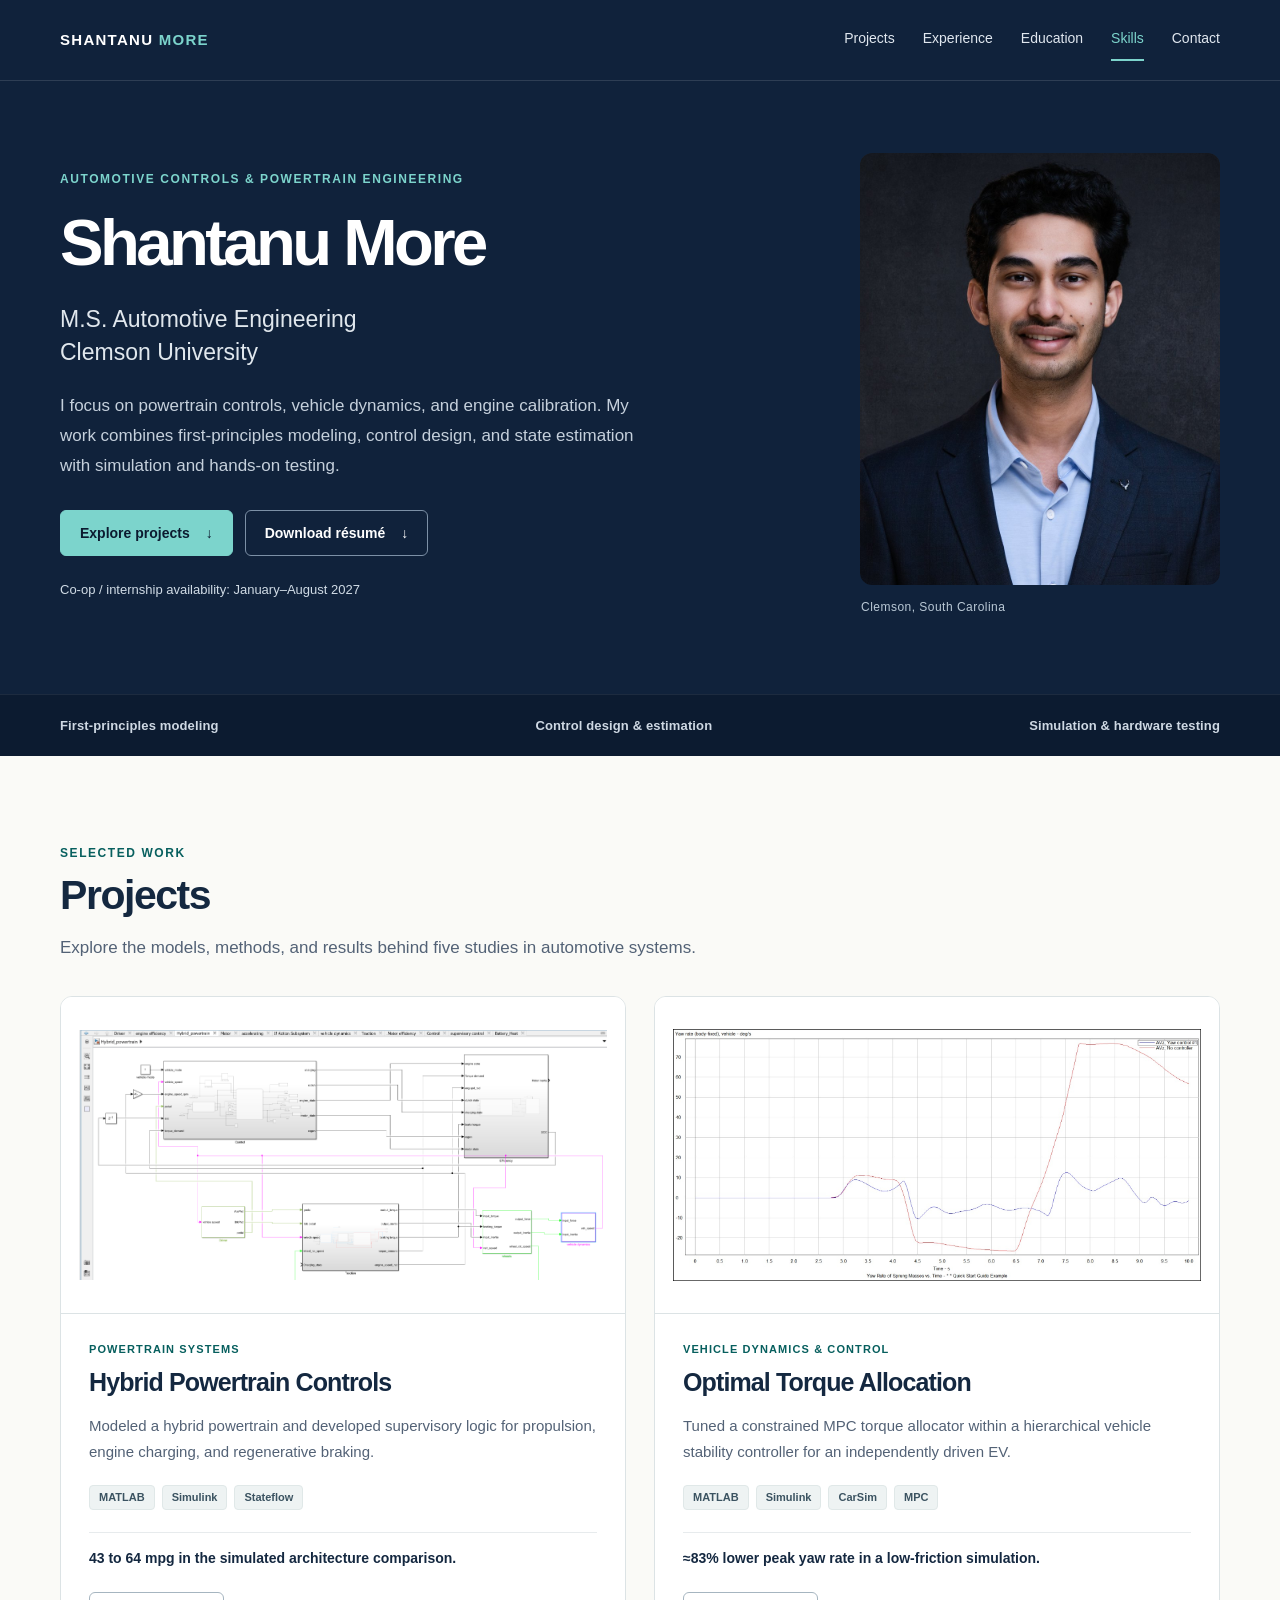
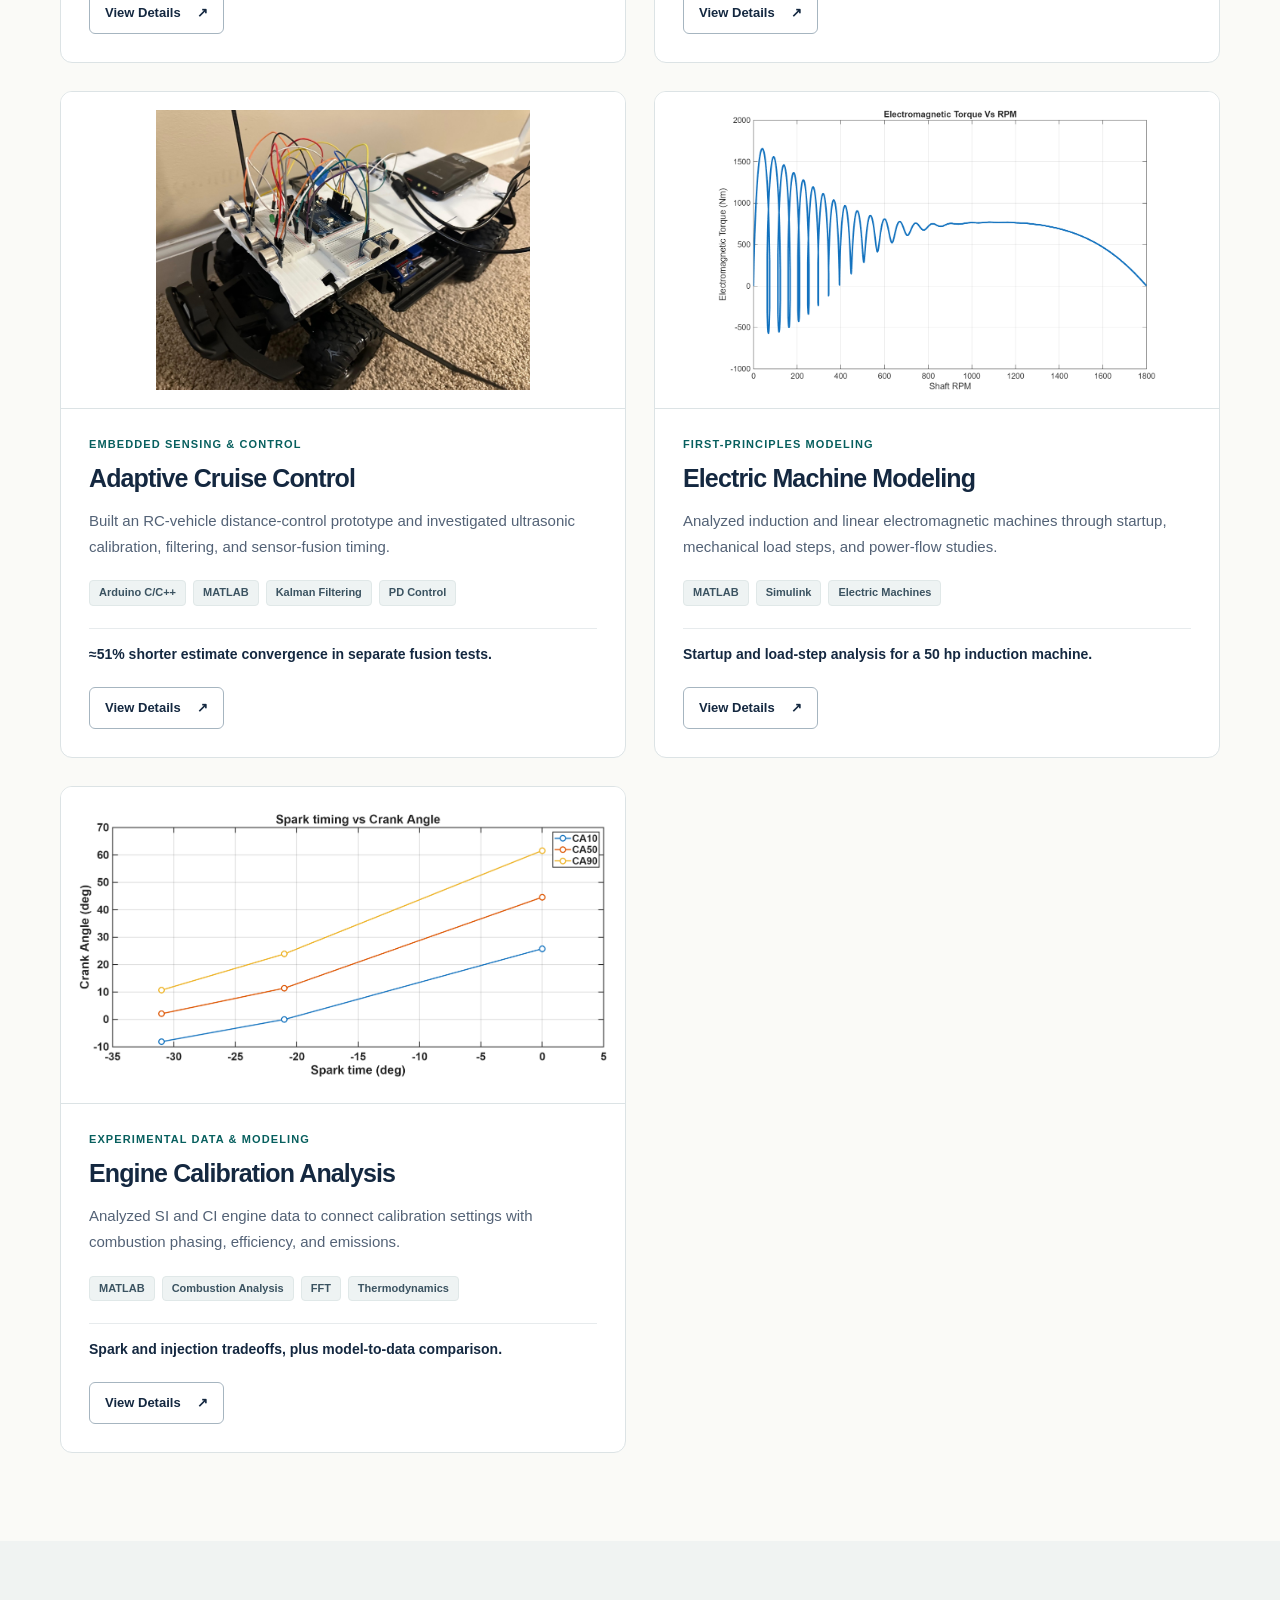
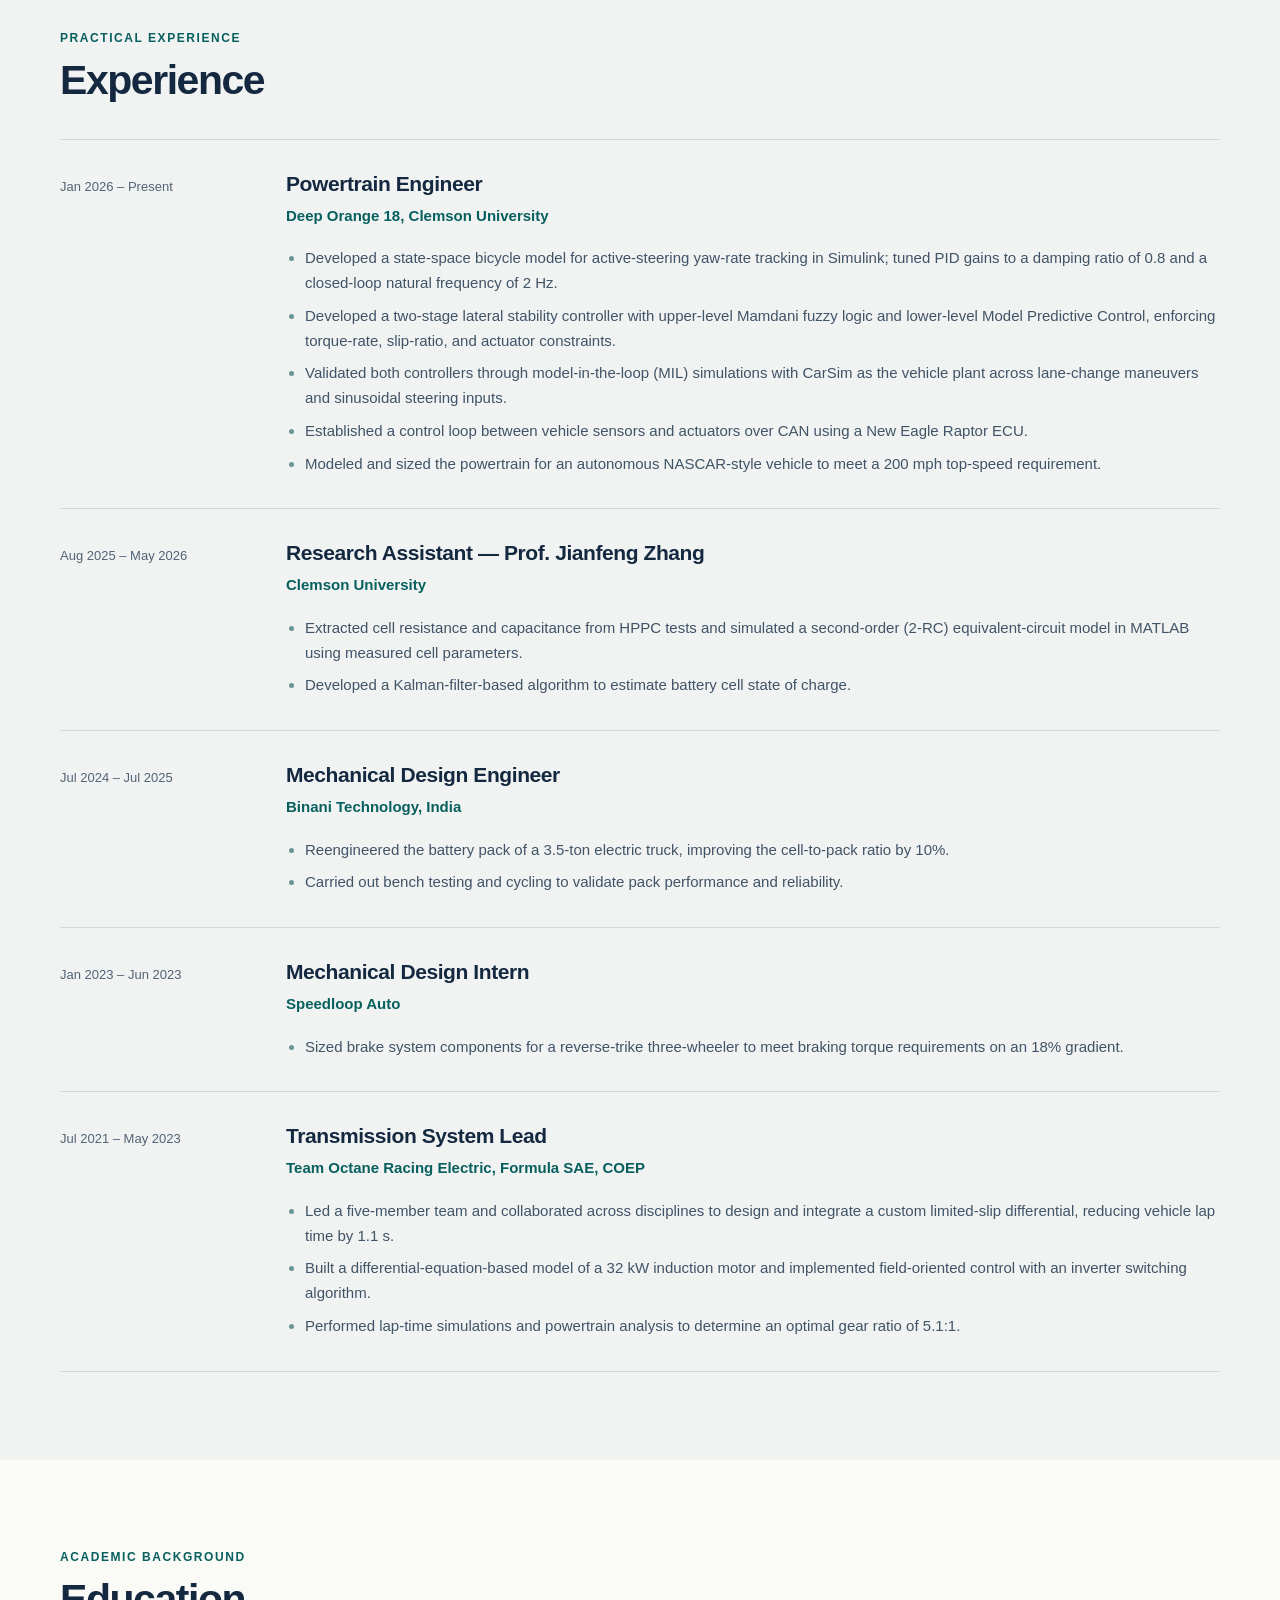
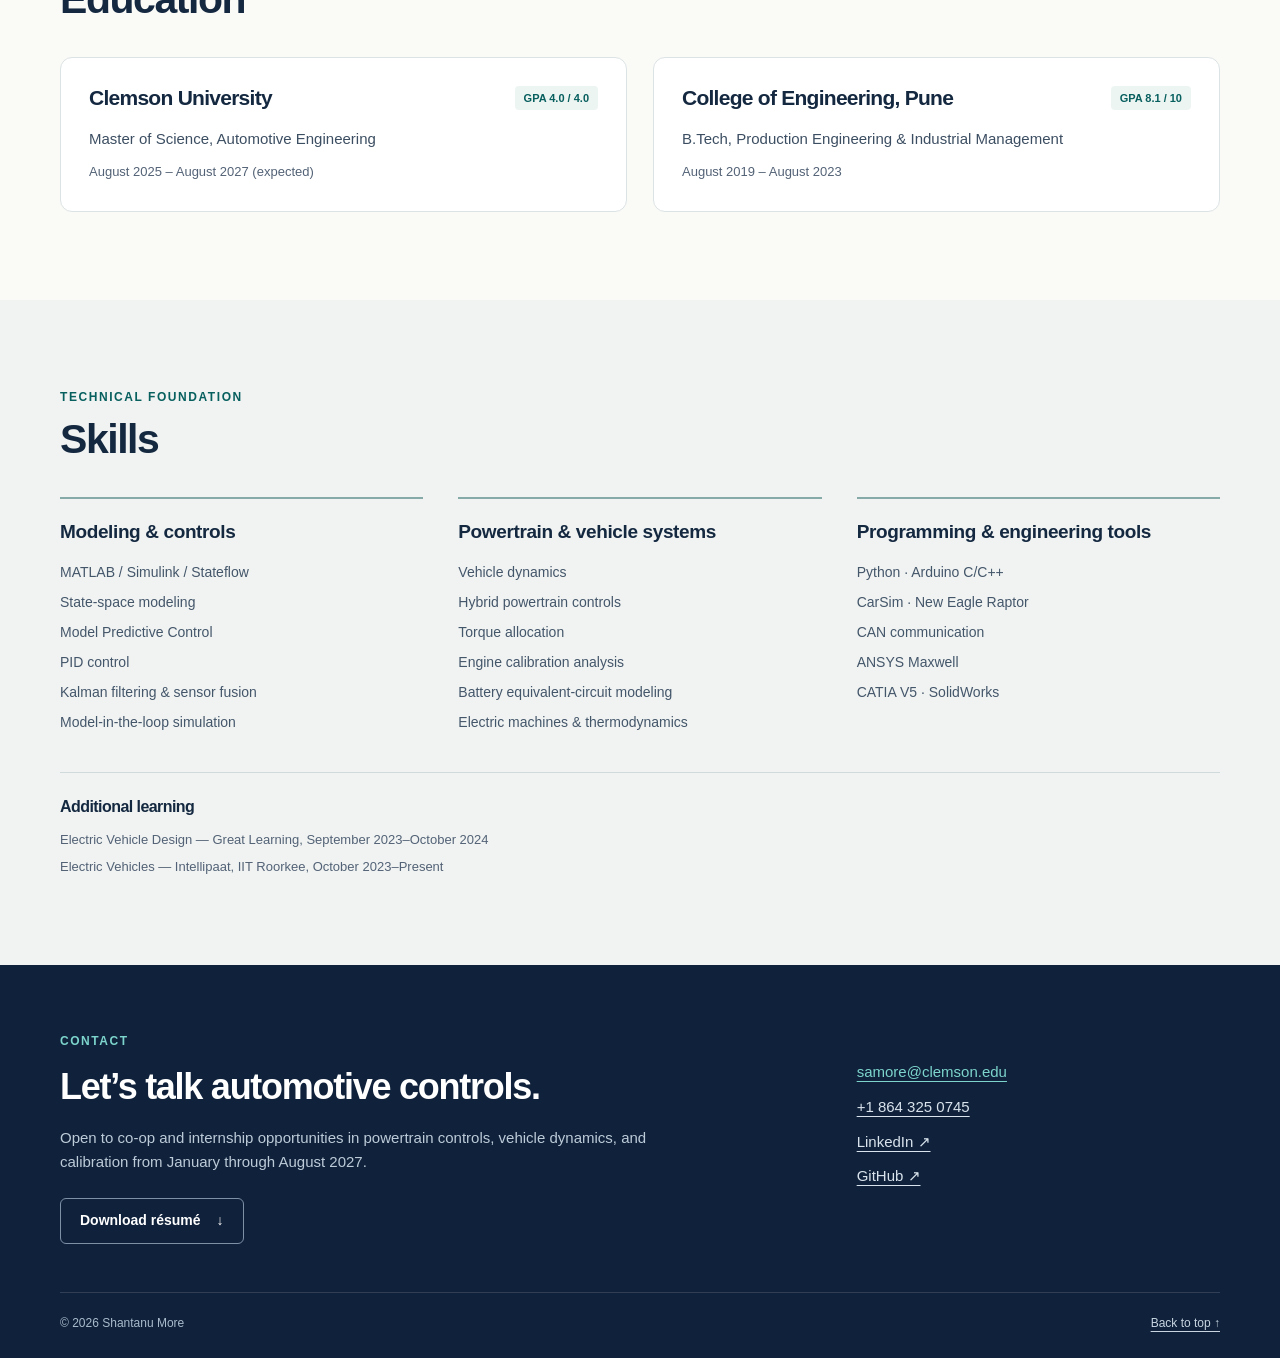
==== commit 02b446f2: "Add files via upload" ====
--- a/index.html
+++ b/index.html
@@ -2,446 +2,212 @@
 <html lang="en">
 <head>
 <meta charset="UTF-8">
-<meta name="viewport" content="width=device-width, initial-scale=1.0">
-<title>Shantanu More — Powertrain Controls &amp; Calibration Engineer</title>
-<meta name="description" content="Portfolio of Shantanu More — automotive controls and calibration engineer working across hybrid powertrains, engine calibration, and electric-drive control.">
-<link rel="icon" href="data:image/svg+xml,%3Csvg xmlns='http://www.w3.org/2000/svg' viewBox='0 0 64 64'%3E%3Crect width='64' height='64' rx='10' fill='%23FFFFFF'/%3E%3Ctext x='32' y='44' font-family='Arial' font-size='32' font-weight='bold' fill='%230E1A33' text-anchor='middle'%3ESM%3C/text%3E%3C/svg%3E">
-<meta name="theme-color" content="#0E1A33">
-<link rel="preconnect" href="https://fonts.googleapis.com">
-<link rel="preconnect" href="https://fonts.gstatic.com" crossorigin>
-<link href="https://fonts.googleapis.com/css2?family=Space+Grotesk:wght@500;600;700&family=Inter:wght@400;500;600&family=JetBrains+Mono:wght@400;500&display=swap" rel="stylesheet">
+<meta name="viewport" content="width=device-width, initial-scale=1">
+<title>Automotive Controls &amp; Powertrain Engineering | Shantanu More</title>
+<meta name="description" content="Shantanu More’s portfolio: vehicle controls, hybrid powertrains, sensing, electric-machine modeling, and engine calibration analysis.">
+<meta name="theme-color" content="#10223b">
+<link rel="icon" href="assets/favicon.svg" type="image/svg+xml">
 <link rel="stylesheet" href="css/styles.css">
+<script src="js/script.js" defer></script>
 </head>
-<body>
-
-<nav class="nav" aria-label="Primary">
-  <a href="#home" class="nav__brand">SHANTANU<span class="dot">·</span>MORE</a>
-  <ul class="nav__links">
-    <li><a href="#home">Home</a></li>
-    <li><a href="#education">Education</a></li>
-    <li><a href="#experience">Experience</a></li>
-    <li><a href="#projects">Projects</a></li>
-    <li><a href="#skills">Skills</a></li>
-    <li><a href="#contact">Contact</a></li>
-  </ul>
-  <button class="nav__toggle" aria-label="Toggle menu" aria-expanded="false">☰</button>
-</nav>
-
-<main>
-
-  <header id="home" class="hero on-dark">
-    <div class="container hero__grid">
-      <div>
-        <p class="eyebrow">Powertrain Controls · Engine Calibration · Hybrid Systems</p>
-        <h1>Shantanu&nbsp;More</h1>
-        <p class="hero__role">M.S. Automotive Engineering, Clemson University<br>Expected graduation: August 2027</p>
-        <p class="hero__summary">
-          I’m an Automotive Engineering master’s student at Clemson University focused on
-          powertrain controls, vehicle dynamics, and engine calibration. My experience spans
-          first-principles modeling, model predictive control, and state estimation for hybrid
-          powertrains, electric drives, and vehicle stability. I combine MATLAB/Simulink
-          development with simulation and hands-on testing to develop and validate control
-          strategies that improve vehicle performance and energy efficiency.
-        </p>
-        <div class="hero__cta">
-          <a class="btn btn--solid" href="assets/Shantanu_More_Resume.pdf" download>Download Résumé ↓</a>
-          <a class="btn btn--ghost" href="https://github.com/samore9901" target="_blank" rel="noopener">GitHub ↗</a>
-          <a class="btn btn--ghost" href="https://linkedin.com/in/shantanu-more-436786247" target="_blank" rel="noopener">LinkedIn ↗</a>
-        </div>
-        <div class="hero__badge">
-          <span class="pulse"></span> Open to Co-op / Internship · Jan – Aug 2027
-        </div>
-      </div>
-
-      <div class="hero__portrait">
-        <div class="bezel">
-          <span class="tick tick--tl" aria-hidden="true"></span>
-          <span class="tick tick--br" aria-hidden="true"></span>
-          <img src="assets/profile.jpg" alt="Portrait of Shantanu More" width="900" height="1351">
-          <div class="bezel__caption"><span>CLEMSON, SC</span><span>2026</span></div>
-        </div>
-      </div>
-    </div>
-
-    <div class="trace-wrap" aria-hidden="true">
-      <svg viewBox="0 0 1200 120" preserveAspectRatio="none">
-        <path class="trace-line" d="M0,90 C40,90 50,40 80,40 C100,40 105,95 130,95 C160,95 165,20 200,20 C230,20 235,98 270,98 L1200,98 L1200,90 C1230,90 1240,40 1270,40"/>
-        <path class="trace-line trace-line--volt" d="M0,70 C60,70 70,55 110,55 C150,55 160,75 200,75 C260,75 270,50 320,50 L1200,50"/>
-      </svg>
-    </div>
-  </header>
-
-  <div class="scan" aria-hidden="true"></div>
-
-  <div class="stats">
-    <div class="stat reveal"><div class="stat__num">Powertrain Controls</div></div>
-    <div class="stat reveal"><div class="stat__num">Model-Based Controls</div></div>
-    <div class="stat reveal"><div class="stat__num">Engine Calibration</div></div>
-    <div class="stat reveal"><div class="stat__num">Vehicle Controls</div></div>
-  </div>
-
-  <section id="education" class="section">
-    <div class="container">
-      <div class="section-head reveal">
-        <p class="eyebrow">Academic Record</p>
-        <h2>Education</h2>
-      </div>
-      <div class="edu-grid">
-        <div class="card edu-card reveal">
-          <div class="edu-card__top">
-            <h3>Clemson University</h3>
-            <span class="gpa">GPA 4.0 / 4.0</span>
-          </div>
-          <p class="edu-card__org">Master of Science, Automotive Engineering</p>
-          <p class="edu-card__date">August 2025 – August 2027 (expected)</p>
-        </div>
-        <div class="card edu-card reveal">
-          <div class="edu-card__top">
-            <h3>College of Engineering, Pune</h3>
-            <span class="gpa">GPA 8.1 / 10</span>
-          </div>
-          <p class="edu-card__org">B.Tech, Production Engineering &amp; Industrial Management</p>
-          <p class="edu-card__date">August 2019 – August 2023</p>
-        </div>
-      </div>
-    </div>
-  </section>
-
-  <div class="scan" aria-hidden="true"></div>
-
-  <section id="experience" class="section section--soft">
-    <div class="container">
-      <div class="section-head reveal">
-        <p class="eyebrow">On The Job</p>
-        <h2>Experience</h2>
-      </div>
-
-      <div class="timeline">
-
-        <div class="tl-item reveal">
-          <div class="tl-date">Jan 2026 – Present</div>
-          <h3>Powertrain Engineer</h3>
-          <p class="tl-org">Deep Orange 18, Clemson University</p>
-          <ul>
-            <li>Developed a state-space bicycle model for active-steering yaw-rate tracking in Simulink; tuned PID gains to a damping ratio of 0.8 and a closed-loop natural frequency of 2 Hz.</li>
-            <li>Developed a two-stage lateral stability controller with upper-level Mamdani fuzzy logic and lower-level Model Predictive Control, enforcing torque-rate, slip-ratio, and actuator constraints.</li>
-            <li>Validated both controllers through model-in-the-loop (MIL) simulations with CarSim as the vehicle plant across lane-change maneuvers and sinusoidal steering inputs.</li>
-            <li>Established a control loop between vehicle sensors and actuators over CAN using a New Eagle Raptor ECU.</li>
-            <li>Modeled and sized the powertrain for an autonomous NASCAR-style vehicle to meet a 200 mph top-speed requirement.</li>
-          </ul>
-        </div>
-
-        <div class="tl-item reveal">
-          <div class="tl-date">Aug 2025 – May 2026</div>
-          <h3>Research Assistant — Prof. Jianfeng Zhang</h3>
-          <p class="tl-org">Clemson University</p>
-          <ul>
-            <li>Extracted cell resistance and capacitance from HPPC tests and simulated a second-order (2-RC) equivalent-circuit model in MATLAB using measured cell parameters.</li>
-            <li>Developed a Kalman-filter-based algorithm to estimate battery cell state of charge.</li>
-          </ul>
-        </div>
-
-        <div class="tl-item reveal">
-          <div class="tl-date">Jul 2024 – Jul 2025</div>
-          <h3>Mechanical Design Engineer</h3>
-          <p class="tl-org">Binani Technology, India</p>
-          <ul>
-            <li>Reengineered the battery pack of a 3.5-ton electric truck, improving the cell-to-pack ratio by 10%.</li>
-            <li>Carried out bench testing and cycling to validate pack performance and reliability.</li>
-          </ul>
-        </div>
-
-        <div class="tl-item reveal">
-          <div class="tl-date">Jan 2023 – Jun 2023</div>
-          <h3>Mechanical Design Intern</h3>
-          <p class="tl-org">Speedloop Auto</p>
-          <ul>
-            <li>Sized brake system components for a reverse-trike three-wheeler to meet braking torque requirements on an 18% gradient.</li>
-          </ul>
-        </div>
-
-        <div class="tl-item reveal">
-          <div class="tl-date">Jul 2021 – May 2023</div>
-          <h3>Transmission System Lead</h3>
-          <p class="tl-org">Team Octane Racing Electric, Formula SAE, COEP</p>
-          <ul>
-            <li>Led a five-member team and collaborated across disciplines to design and integrate a custom limited-slip differential, reducing vehicle lap time by 1.1 s.</li>
-            <li>Built a differential-equation-based model of a 32 kW induction motor and implemented field-oriented control with an inverter switching algorithm.</li>
-            <li>Performed lap-time simulations and powertrain analysis to determine an optimal gear ratio of 5.1:1.</li>
-          </ul>
-        </div>
-
-      </div>
-    </div>
-  </section>
-
-  <div class="scan" aria-hidden="true"></div>
-
-  <section id="projects" class="section">
-    <div class="container">
-      <div class="section-head reveal">
-        <p class="eyebrow">Selected Work</p>
-        <h2>Projects</h2>
-        <p>Five studies in modeling and control across hybrid, electric, and combustion powertrains — ordered by how they build on one another. Tap a card to expand.</p>
-      </div>
-
-      <!-- 01 -->
-      <div class="proj-card reveal">
-        <div class="proj-head">
-          <div class="proj-head__left">
-            <span class="proj-index">/ 01</span>
-            <h3>Series-Parallel Hybrid Powertrain Modeling &amp; Supervisory Control</h3>
-          </div>
-          <div class="proj-stack">
-            <span class="tag">Simulink</span><span class="tag">Stateflow</span>
-          </div>
-          <span class="proj-chevron">▾</span>
-        </div>
-        <div class="proj-body">
-          <dl class="star">
-            <dt>Situation</dt>
-            <dd>A hybrid powertrain has to split power between an engine and an electric motor to maximize fuel economy without breaking battery or drivetrain limits.</dd>
-            <dt>Task</dt>
-            <dd>Size the powertrain components and design the control logic that decides, moment to moment, where torque comes from.</dd>
-            <dt>Action</dt>
-            <dd>
-              <ul>
-                <li>Sized the electric motor and internal combustion engine from torque–speed curves and efficiency maps, and modeled the series-parallel hybrid architecture in Simulink.</li>
-                <li>Designed rule-based supervisory control in Stateflow to select the torque path and propulsion source using battery SoC, vehicle speed, and driver torque demand.</li>
-                <li>Implemented PID control of coolant flow for a 90S20P battery pack and a clutch-engagement condition tied to engine idle speed.</li>
-                <li>Implemented charge limits that vary with vehicle speed and driving mode, using SoC feedback to govern electric assistance, regenerative braking, and engine-driven charging.</li>
-              </ul>
-            </dd>
-            <dt>Result</dt>
-            <dd class="result">Improved simulated fuel economy by <strong>21 mpg (43 to 64 mpg)</strong> compared with a conventional ICE baseline on a recorded real-world drive cycle.</dd>
-          </dl>
-          <div class="proj-links">
-            <a class="report-link" href="https://github.com/samore9901/Project-reports/tree/main/Hybrid_Powertrain" target="_blank" rel="noopener">View full report <span class="arrow">↗</span></a>
-          </div>
-        </div>
-      </div>
-
-      <!-- 02 -->
-      <div class="proj-card reveal">
-        <div class="proj-head">
-          <div class="proj-head__left">
-            <span class="proj-index">/ 02</span>
-            <h3>Vehicle Stability Control for Independent-Wheel-Drive EVs</h3>
-          </div>
-          <div class="proj-stack">
-            <span class="tag">MATLAB</span><span class="tag">Simulink</span><span class="tag">CarSim</span><span class="tag">MPC</span>
-          </div>
-          <span class="proj-chevron">▾</span>
-        </div>
-        <div class="proj-body">
-          <dl class="star">
-            <dt>Situation</dt>
-            <dd>A four-wheel-independent-drive EV can lose yaw stability and spin out on low-adhesion surfaces if torque isn't allocated intelligently across all four motors.</dd>
-            <dt>Task</dt>
-            <dd>Build a controller that tracks desired yaw rate and sideslip while allocating torque across all four motors within actuator and tire-slip constraints.</dd>
-            <dt>Action</dt>
-            <dd>
-              <ul>
-                <li>Developed a hierarchical controller combining Mamdani fuzzy logic with Model Predictive Control on a control-oriented state-space model.</li>
-                <li>Enforced torque-rate, slip-ratio, and actuator constraints directly in the controller design.</li>
-                <li>Tuned and validated the controller via model-in-the-loop (MIL) co-simulation in MATLAB/Simulink and CarSim across lane-change maneuvers and sinusoidal steering inputs.</li>
-              </ul>
-            </dd>
-            <dt>Result</dt>
-            <dd class="result">Reduced peak vehicle yaw rate by <strong>83% (77 to 13 deg/s)</strong> and sideslip angle by <strong>85%</strong> on a low-friction surface in Simulink–CarSim co-simulation.</dd>
-          </dl>
-          <div class="proj-links">
-            <a class="report-link" href="https://github.com/samore9901/Project-reports/tree/main/Optimal_torque_allocation_MPC" target="_blank" rel="noopener">View full report <span class="arrow">↗</span></a>
-          </div>
-        </div>
-      </div>
-
-      <!-- 03 -->
-      <div class="proj-card reveal">
-        <div class="proj-head">
-          <div class="proj-head__left">
-            <span class="proj-index">/ 03</span>
-            <h3>Engine Dyno Data Analysis, Calibration &amp; Testing</h3>
-          </div>
-          <div class="proj-stack">
-            <span class="tag">MATLAB</span><span class="tag">LabVIEW TDMS</span><span class="tag">Dyno Testing</span>
-          </div>
-          <span class="proj-chevron">▾</span>
-        </div>
-        <div class="proj-body">
-          <dl class="star">
-            <dt>Situation</dt>
-            <dd>Calibrating spark-ignition and diesel engines for efficiency and emissions requires turning raw dyno and combustion data into usable calibration boundaries.</dd>
-            <dt>Task</dt>
-            <dd>Analyze combustion behavior, knock, and cycle-to-cycle variation on a 2.3 L turbo-gasoline and a 13 L diesel engine to guide spark, injection, and knock-limit calibration.</dd>
-            <dt>Action</dt>
-            <dd>
-              <ul>
-                <li>Calibrated spark timing across load and air-fuel-ratio sweeps using heat-release-rate and CA10/50/90 combustion phasing to locate MBT timing.</li>
-                <li>Optimized diesel injection strategy across start-of-injection, rail-pressure, and speed sweeps, correlating combustion phasing and ignition delay against NOx and CO.</li>
-                <li>Ran FFT-based knock analysis on in-cylinder pressure and quantified cycle-to-cycle stability via COV of IMEP and peak pressure.</li>
-                <li>Processed high-speed dyno and LabVIEW TDMS data in MATLAB to compute IMEP, BMEP, FMEP, and brake/indicated fuel-conversion efficiency.</li>
-                <li>Developed and validated a zero-dimensional Wiebe combustion model against experimental cylinder-pressure and mass-fraction-burned data.</li>
-              </ul>
-            </dd>
-            <dt>Result</dt>
-            <dd class="result">Reached a <strong>36.6% peak indicated efficiency</strong> at MBT timing, identified knock frequencies <strong>above 5 kHz</strong> to set spark-retard limits, and mapped emissions-vs-efficiency tradeoffs across both engine platforms.</dd>
-          </dl>
-          <div class="proj-links">
-            <a class="report-link" href="https://github.com/samore9901/Project-reports/tree/main/Engine_Testing" target="_blank" rel="noopener">View full report <span class="arrow">↗</span></a>
-          </div>
-        </div>
-      </div>
-
-      <!-- 04 -->
-      <div class="proj-card reveal">
-        <div class="proj-head">
-          <div class="proj-head__left">
-            <span class="proj-index">/ 04</span>
-            <h3>Adaptive Cruise Control &amp; Lane Keep Assist — RC Vehicle</h3>
-          </div>
-          <div class="proj-stack">
-            <span class="tag">Sensor Fusion</span><span class="tag">PID</span><span class="tag">Kalman Filter</span>
-          </div>
-          <span class="proj-chevron">▾</span>
-        </div>
-        <div class="proj-body">
-          <dl class="star">
-            <dt>Situation</dt>
-            <dd>An RC vehicle needs to hold a safe following distance and stay in lane without a person reacting to obstacles.</dd>
-            <dt>Task</dt>
-            <dd>Build a perception-to-actuation pipeline that senses obstacles and closes the loop on throttle and steering.</dd>
-            <dt>Action</dt>
-            <dd>
-              <ul>
-                <li>Calibrated ultrasonic sensors over 200–500 mm using MATLAB polynomial fitting and applied a Kalman filter to reduce measurement noise.</li>
-                <li>Implemented sensor fusion with sequential Kalman filters and optimized the sampling rate to mitigate signal interference.</li>
-                <li>Implemented and tested PID-based adaptive cruise control with bounded traction-motor PWM commands and a 12 ms sampling interval.</li>
-                <li>Implemented lane-keep assist through sensor fusion and PID steering control.</li>
-              </ul>
-            </dd>
-            <dt>Result</dt>
-            <dd class="result">Reduced ultrasonic sensor data convergence time by <strong>51% (1.96 s to 960 ms)</strong> and maintained a <strong>300 mm gap</strong> from obstacles during RC vehicle testing.</dd>
-          </dl>
-          <div class="proj-links">
-            <a class="report-link" href="https://github.com/samore9901/Project-reports/tree/main/Sensor_Fusion_Calibration" target="_blank" rel="noopener">View full report <span class="arrow">↗</span></a>
-          </div>
-        </div>
-      </div>
-
-      <!-- 05 (combined) -->
-      <div class="proj-card reveal">
-        <div class="proj-head">
-          <div class="proj-head__left">
-            <span class="proj-index">/ 05</span>
-            <h3>Electric Machine &amp; Battery Cell Modeling Studies</h3>
-          </div>
-          <div class="proj-stack">
-            <span class="tag">MATLAB</span><span class="tag">Simulink</span><span class="tag">ANSYS Maxwell</span>
-          </div>
-          <span class="proj-chevron">▾</span>
-        </div>
-        <div class="proj-body">
-          <dl class="star">
-            <dt>Situation</dt>
-            <dd>Electric and hybrid powertrains depend on accurately modeled motors and battery cells before any controller can be designed around them.</dd>
-            <dt>Task</dt>
-            <dd>Build first-principles models of a permanent-magnet synchronous motor, an induction machine, and a Li-ion cell to characterize their electrical and electromagnetic behavior.</dd>
-            <dt>Action</dt>
-            <dd>
-              <ul>
-                <li><span class="sub-label">PMSM</span>Simulated differential-equation-based Field-Oriented Control to evaluate motor-performance sensitivity to machine parameters, then modeled the motor in ANSYS Maxwell to extract electromagnetic output parameters.</li>
-                <li><span class="sub-label">INDUCTION</span>Derived differential-equation energy-conversion models for a linear electromagnetic machine and simulated a 3-phase induction machine using reference-frame theory, testing power and losses across load conditions.</li>
-                <li><span class="sub-label">CELL</span>Modeled a Li-ion cell with a 2-RC equivalent circuit in MATLAB using resistance and capacitance extracted from HPPC tests, and developed a Kalman-filter-based state-of-charge estimator.</li>
-              </ul>
-            </dd>
-            <dt>Result</dt>
-            <dd class="result">Produced validated, parameter-sensitive models of both machine types and the cell — <strong>the same modeling foundation</strong> reused for the FOC, supervisory-control, and Kalman-filter SoC-estimation work elsewhere in this portfolio.</dd>
-          </dl>
-          <div class="proj-links">
-            <a class="report-link" href="https://github.com/samore9901/Project-reports/tree/main/Motor_Modeling" target="_blank" rel="noopener">View motor-modeling report <span class="arrow">↗</span></a>
-            <a class="report-link" href="https://github.com/samore9901/Project-reports/tree/main/Battery" target="_blank" rel="noopener">View battery report <span class="arrow">↗</span></a>
-          </div>
-        </div>
-      </div>
-
-    </div>
-  </section>
-
-  <div class="scan" aria-hidden="true"></div>
-
-  <section id="skills" class="section section--soft">
-    <div class="container">
-      <div class="section-head reveal">
-        <p class="eyebrow">Toolbox</p>
-        <h2>Skills</h2>
-      </div>
-
-      <div class="skill-groups">
-        <div class="skill-group reveal">
-          <h4>Modeling &amp; Controls</h4>
-          <div class="tags">
-            <span class="tag">MATLAB</span><span class="tag">Simulink</span><span class="tag">Stateflow</span>
-            <span class="tag">Model Predictive Control</span><span class="tag">PID Control</span>
-            <span class="tag">Kalman Filtering</span><span class="tag">Sensor Fusion</span>
-            <span class="tag">State-Space Modeling</span><span class="tag">CAN Communication</span>
-            <span class="tag">Model-in-the-Loop (MIL)</span>
-          </div>
-        </div>
-        <div class="skill-group reveal">
-          <h4>Powertrain &amp; Calibration</h4>
-          <div class="tags">
-            <span class="tag">Hybrid-Powertrain Controls</span><span class="tag">Engine Calibration</span>
-            <span class="tag">Combustion Analysis</span><span class="tag">Battery Systems</span>
-            <span class="tag">Torque Allocation</span><span class="tag">Vehicle Dynamics</span>
-            <span class="tag">Thermodynamics</span>
-          </div>
-        </div>
-        <div class="skill-group reveal">
-          <h4>Programming &amp; Tools</h4>
-          <div class="tags">
-            <span class="tag">Python</span><span class="tag">Arduino C/C++</span>
-            <span class="tag">CarSim</span><span class="tag">ANSYS Maxwell</span>
-            <span class="tag">New Eagle Raptor</span><span class="tag">CATIA V5</span>
-            <span class="tag">SolidWorks</span>
-          </div>
-        </div>
-      </div>
-
-      <div class="certs reveal">
-        <div class="cert"><strong>Electric Vehicle Design</strong>Great Learning · Sep 2023 – Oct 2024</div>
-        <div class="cert"><strong>Electric Vehicles</strong>Intellipaat, IIT Roorkee · Oct 2023 – Present</div>
-      </div>
-    </div>
-  </section>
-
-</main>
-
-<footer id="contact" class="footer">
-  <div class="container">
-    <div class="footer__top">
-      <div class="reveal">
-        <p class="eyebrow">Get In Touch</p>
-        <h2>Let's talk powertrains.</h2>
-        <p>Open to co-op and internship opportunities in powertrain controls, engine calibration, and hybrid/electric-drive development from January through August 2027.</p>
-        <div class="hero__cta" style="margin-top:28px;">
-          <a class="btn btn--solid" href="assets/Shantanu_More_Resume.pdf" download>Download Résumé ↓</a>
-        </div>
-      </div>
-      <ul class="contact-list reveal">
-        <li><span>Email</span><a href="mailto:samore@clemson.edu">samore@clemson.edu</a></li>
-        <li><span>Phone</span><a href="tel:+18643250745">+1 864 325 0745</a></li>
-        <li><span>LinkedIn</span><a href="https://linkedin.com/in/shantanu-more-436786247" target="_blank" rel="noopener">shantanu-more</a></li>
-        <li><span>GitHub</span><a href="https://github.com/samore9901" target="_blank" rel="noopener">samore9901</a></li>
-      </ul>
-    </div>
-    <div class="footer__bottom">
-      <span>© <span id="year"></span> Shantanu More</span>
-      <span>Built with HTML, CSS &amp; vanilla JS — hosted on GitHub Pages</span>
-    </div>
-  </div>
-</footer>
-
-<script src="js/script.js"></script>
+<body class="home-page">
+<a class="skip-link" href="#main">Skip to content</a><header class="site-header"><div class="container header-inner">
+<a class="brand" href="#home" aria-label="Shantanu More, home">SHANTANU<span> MORE</span></a><button class="menu-toggle" type="button" aria-controls="site-nav" aria-expanded="false" hidden>Menu</button><nav id="site-nav" class="site-nav" aria-label="Primary navigation"><a href="#projects">Projects</a><a href="#experience">Experience</a><a href="#education">Education</a><a href="#skills">Skills</a><a href="#contact">Contact</a></nav>
+</div></header><main id="main"><section id="home" class="hero"><div class="container hero-grid">
+<div class="hero-copy">
+<p class="eyebrow">Automotive controls &amp; powertrain engineering</p>
+<h1>Shantanu More</h1>
+<p class="lead">M.S. Automotive Engineering<br>Clemson University</p>
+<p class="hero-summary">I focus on powertrain controls, vehicle dynamics, and engine calibration. My work combines first-principles modeling, control design, and state estimation with simulation and hands-on testing.</p>
+<div class="button-row">
+<a class="button button-primary" href="#projects">Explore projects <span aria-hidden="true">↓</span></a><a class="button button-secondary" href="assets/Shantanu_More_Resume.pdf" download>Download résumé <span aria-hidden="true">↓</span></a>
+</div>
+<p class="availability">Co-op / internship availability: January–August 2027</p>
+</div>
+<figure class="hero-photo"><img src="assets/profile.jpg" alt="Shantanu More" width="900" height="1351" fetchpriority="high"><figcaption class="photo-caption">Clemson, South Carolina</figcaption></figure>
+</div></section><div class="expertise-strip"><div class="container">
+<span>First-principles modeling</span><span>Control design &amp; estimation</span><span>Simulation &amp; hardware testing</span>
+</div></div>
+<section id="projects" class="section"><div class="container">
+<div class="section-heading">
+<p class="eyebrow">Selected work</p>
+<h2>Projects</h2>
+<p>Explore the models, methods, and results behind five studies in automotive systems.</p>
+</div>
+<div class="project-grid">
+<article class="project-card"><a class="project-image" href="projects/hybrid-powertrain.html" tabindex="-1" aria-hidden="true"><img src="assets/figures/hybrid-architecture.png" alt="" width="1253" height="594" loading="lazy" decoding="async"></a><div class="project-card-body">
+<p class="project-category">Powertrain systems</p>
+<h3><a href="projects/hybrid-powertrain.html">Hybrid Powertrain Controls</a></h3>
+<p class="project-summary">Modeled a hybrid powertrain and developed supervisory logic for propulsion, engine charging, and regenerative braking.</p>
+<div class="tags">
+<span>MATLAB</span><span>Simulink</span><span>Stateflow</span>
+</div>
+<p class="project-result">43 to 64 mpg in the simulated architecture comparison.</p>
+<div class="project-card-footer"><a class="button button-secondary" href="projects/hybrid-powertrain.html" aria-label="View details: Hybrid Powertrain Controls">View Details <span aria-hidden="true">↗</span></a></div>
+</div></article><article class="project-card"><a class="project-image" href="projects/optimal-torque-allocation.html" tabindex="-1" aria-hidden="true"><img src="assets/figures/torque-yaw-low-friction.jpeg" alt="" width="1600" height="763" loading="lazy" decoding="async"></a><div class="project-card-body">
+<p class="project-category">Vehicle dynamics &amp; control</p>
+<h3><a href="projects/optimal-torque-allocation.html">Optimal Torque Allocation</a></h3>
+<p class="project-summary">Tuned a constrained MPC torque allocator within a hierarchical vehicle stability controller for an independently driven EV.</p>
+<div class="tags">
+<span>MATLAB</span><span>Simulink</span><span>CarSim</span><span>MPC</span>
+</div>
+<p class="project-result">≈83% lower peak yaw rate in a low-friction simulation.</p>
+<div class="project-card-footer"><a class="button button-secondary" href="projects/optimal-torque-allocation.html" aria-label="View details: Optimal Torque Allocation">View Details <span aria-hidden="true">↗</span></a></div>
+</div></article><article class="project-card"><a class="project-image" href="projects/adaptive-cruise-control.html" tabindex="-1" aria-hidden="true"><img src="assets/figures/acc-vehicle.png" alt="" width="940" height="705" loading="lazy" decoding="async"></a><div class="project-card-body">
+<p class="project-category">Embedded sensing &amp; control</p>
+<h3><a href="projects/adaptive-cruise-control.html">Adaptive Cruise Control</a></h3>
+<p class="project-summary">Built an RC-vehicle distance-control prototype and investigated ultrasonic calibration, filtering, and sensor-fusion timing.</p>
+<div class="tags">
+<span>Arduino C/C++</span><span>MATLAB</span><span>Kalman Filtering</span><span>PD Control</span>
+</div>
+<p class="project-result">≈51% shorter estimate convergence in separate fusion tests.</p>
+<div class="project-card-footer"><a class="button button-secondary" href="projects/adaptive-cruise-control.html" aria-label="View details: Adaptive Cruise Control">View Details <span aria-hidden="true">↗</span></a></div>
+</div></article><article class="project-card"><a class="project-image" href="projects/electric-machine-modeling.html" tabindex="-1" aria-hidden="true"><img src="assets/figures/motor-torque-speed.png" alt="" width="1160" height="741" loading="lazy" decoding="async"></a><div class="project-card-body">
+<p class="project-category">First-principles modeling</p>
+<h3><a href="projects/electric-machine-modeling.html">Electric Machine Modeling</a></h3>
+<p class="project-summary">Analyzed induction and linear electromagnetic machines through startup, mechanical load steps, and power-flow studies.</p>
+<div class="tags">
+<span>MATLAB</span><span>Simulink</span><span>Electric Machines</span>
+</div>
+<p class="project-result">Startup and load-step analysis for a 50 hp induction machine.</p>
+<div class="project-card-footer"><a class="button button-secondary" href="projects/electric-machine-modeling.html" aria-label="View details: Electric Machine Modeling">View Details <span aria-hidden="true">↗</span></a></div>
+</div></article><article class="project-card"><a class="project-image" href="projects/engine-calibration-analysis.html" tabindex="-1" aria-hidden="true"><img src="assets/figures/engine-spark-phasing.png" alt="" width="1253" height="623" loading="lazy" decoding="async"></a><div class="project-card-body">
+<p class="project-category">Experimental data &amp; modeling</p>
+<h3><a href="projects/engine-calibration-analysis.html">Engine Calibration Analysis</a></h3>
+<p class="project-summary">Analyzed SI and CI engine data to connect calibration settings with combustion phasing, efficiency, and emissions.</p>
+<div class="tags">
+<span>MATLAB</span><span>Combustion Analysis</span><span>FFT</span><span>Thermodynamics</span>
+</div>
+<p class="project-result">Spark and injection tradeoffs, plus model-to-data comparison.</p>
+<div class="project-card-footer"><a class="button button-secondary" href="projects/engine-calibration-analysis.html" aria-label="View details: Engine Calibration Analysis">View Details <span aria-hidden="true">↗</span></a></div>
+</div></article>
+</div>
+</div></section><section id="experience" class="section section-soft"><div class="container">
+<div class="section-heading">
+<p class="eyebrow">Practical experience</p>
+<h2>Experience</h2>
+</div>
+<div class="experience-list">
+<article class="experience-item"><div class="experience-meta">Jan 2026 – Present</div>
+<div class="experience-content">
+<h3>Powertrain Engineer</h3>
+<p class="org">Deep Orange 18, Clemson University</p>
+<ul>
+<li>Developed a state-space bicycle model for active-steering yaw-rate tracking in Simulink; tuned PID gains to a damping ratio of 0.8 and a closed-loop natural frequency of 2 Hz.</li>
+<li>Developed a two-stage lateral stability controller with upper-level Mamdani fuzzy logic and lower-level Model Predictive Control, enforcing torque-rate, slip-ratio, and actuator constraints.</li>
+<li>Validated both controllers through model-in-the-loop (MIL) simulations with CarSim as the vehicle plant across lane-change maneuvers and sinusoidal steering inputs.</li>
+<li>Established a control loop between vehicle sensors and actuators over CAN using a New Eagle Raptor ECU.</li>
+<li>Modeled and sized the powertrain for an autonomous NASCAR-style vehicle to meet a 200 mph top-speed requirement.</li>
+</ul>
+</div></article><article class="experience-item"><div class="experience-meta">Aug 2025 – May 2026</div>
+<div class="experience-content">
+<h3>Research Assistant — Prof. Jianfeng Zhang</h3>
+<p class="org">Clemson University</p>
+<ul>
+<li>Extracted cell resistance and capacitance from HPPC tests and simulated a second-order (2-RC) equivalent-circuit model in MATLAB using measured cell parameters.</li>
+<li>Developed a Kalman-filter-based algorithm to estimate battery cell state of charge.</li>
+</ul>
+</div></article><article class="experience-item"><div class="experience-meta">Jul 2024 – Jul 2025</div>
+<div class="experience-content">
+<h3>Mechanical Design Engineer</h3>
+<p class="org">Binani Technology, India</p>
+<ul>
+<li>Reengineered the battery pack of a 3.5-ton electric truck, improving the cell-to-pack ratio by 10%.</li>
+<li>Carried out bench testing and cycling to validate pack performance and reliability.</li>
+</ul>
+</div></article><article class="experience-item"><div class="experience-meta">Jan 2023 – Jun 2023</div>
+<div class="experience-content">
+<h3>Mechanical Design Intern</h3>
+<p class="org">Speedloop Auto</p>
+<ul><li>Sized brake system components for a reverse-trike three-wheeler to meet braking torque requirements on an 18% gradient.</li></ul>
+</div></article><article class="experience-item"><div class="experience-meta">Jul 2021 – May 2023</div>
+<div class="experience-content">
+<h3>Transmission System Lead</h3>
+<p class="org">Team Octane Racing Electric, Formula SAE, COEP</p>
+<ul>
+<li>Led a five-member team and collaborated across disciplines to design and integrate a custom limited-slip differential, reducing vehicle lap time by 1.1 s.</li>
+<li>Built a differential-equation-based model of a 32 kW induction motor and implemented field-oriented control with an inverter switching algorithm.</li>
+<li>Performed lap-time simulations and powertrain analysis to determine an optimal gear ratio of 5.1:1.</li>
+</ul>
+</div></article>
+</div>
+</div></section><section id="education" class="section"><div class="container">
+<div class="section-heading">
+<p class="eyebrow">Academic background</p>
+<h2>Education</h2>
+</div>
+<div class="education-grid">
+<article class="education-card"><div class="row-title">
+<h3>Clemson University</h3>
+<span class="gpa">GPA 4.0 / 4.0</span>
+</div>
+<p class="degree">Master of Science, Automotive Engineering</p>
+<p class="meta">August 2025 – August 2027 (expected)</p></article><article class="education-card"><div class="row-title">
+<h3>College of Engineering, Pune</h3>
+<span class="gpa">GPA 8.1 / 10</span>
+</div>
+<p class="degree">B.Tech, Production Engineering &amp; Industrial Management</p>
+<p class="meta">August 2019 – August 2023</p></article>
+</div>
+</div></section><section id="skills" class="section section-soft"><div class="container">
+<div class="section-heading">
+<p class="eyebrow">Technical foundation</p>
+<h2>Skills</h2>
+</div>
+<div class="skills-grid">
+<div class="skill-group">
+<h3>Modeling &amp; controls</h3>
+<ul>
+<li>MATLAB / Simulink / Stateflow</li>
+<li>State-space modeling</li>
+<li>Model Predictive Control</li>
+<li>PID control</li>
+<li>Kalman filtering &amp; sensor fusion</li>
+<li>Model-in-the-loop simulation</li>
+</ul>
+</div>
+<div class="skill-group">
+<h3>Powertrain &amp; vehicle systems</h3>
+<ul>
+<li>Vehicle dynamics</li>
+<li>Hybrid powertrain controls</li>
+<li>Torque allocation</li>
+<li>Engine calibration analysis</li>
+<li>Battery equivalent-circuit modeling</li>
+<li>Electric machines &amp; thermodynamics</li>
+</ul>
+</div>
+<div class="skill-group">
+<h3>Programming &amp; engineering tools</h3>
+<ul>
+<li>Python · Arduino C/C++</li>
+<li>CarSim · New Eagle Raptor</li>
+<li>CAN communication</li>
+<li>ANSYS Maxwell</li>
+<li>CATIA V5 · SolidWorks</li>
+</ul>
+</div>
+</div>
+<div class="certifications">
+<h3>Additional learning</h3>
+<p>Electric Vehicle Design — Great Learning, September 2023–October 2024</p>
+<p>Electric Vehicles — Intellipaat, IIT Roorkee, October 2023–Present</p>
+</div>
+</div></section></main><footer id="contact" class="site-footer"><div class="container">
+<div class="footer-top">
+<div>
+<p class="eyebrow">Contact</p>
+<h2>Let’s talk automotive controls.</h2>
+<p>Open to co-op and internship opportunities in powertrain controls, vehicle dynamics, and calibration from January through August 2027.</p>
+<a class="button button-secondary" href="assets/Shantanu_More_Resume.pdf" download>Download résumé <span aria-hidden="true">↓</span></a>
+</div>
+<div class="contact-links">
+<a href="mailto:samore@clemson.edu">samore@clemson.edu</a><a href="tel:+18643250745">+1 864 325 0745</a><a href="https://www.linkedin.com/in/shantanu-more-436786247" target="_blank" rel="noopener noreferrer">LinkedIn ↗</a><a href="https://github.com/samore9901" target="_blank" rel="noopener noreferrer">GitHub ↗</a>
+</div>
+</div>
+<div class="footer-bottom">
+<span>© <span id="year">2026</span> Shantanu More</span><a href="#main">Back to top ↑</a>
+</div>
+</div></footer>
 </body>
 </html>
--- a/css/styles.css
+++ b/css/styles.css
@@ -1,737 +1,339 @@
-/* =========================================================
-   Shantanu More — Portfolio
-   Design language: dyno-cell instrumentation meets blueprint paper.
-   Two accents carry meaning throughout — amber = combustion/heat,
-   volt (teal) = electric/control — mirroring hybrid-powertrain work.
-   ========================================================= */
-
-:root{
-  --ink:        #0E1A33;
-  --ink-soft:   #142646;
-  --ink-line:   rgba(237,239,240,0.10);
-  --paper:      #EDEFF0;
-  --paper-soft: #F6F7F7;
-  --steel:      #5B6670;
-  --steel-soft: #8B95A1;
-  --amber:      #E8833D;
-  --amber-soft: #F6C9A1;
-  --amber-deep: #A6531C;
-  --volt:       #1FA39E;
-  --volt-soft:  #B7E4E1;
-  --volt-deep:  #0E726E;
-  --line:       #CBD2D6;
-  --white:      #FFFFFF;
-
-  --font-display: 'Space Grotesk', 'Arial Narrow', sans-serif;
-  --font-body:    'Inter', -apple-system, 'Segoe UI', sans-serif;
-  --font-mono:    'JetBrains Mono', 'SFMono-Regular', Consolas, monospace;
-
-  --max: 1140px;
-  --pad: clamp(20px, 5vw, 64px);
-  --radius: 4px;
-}
-
-*{ box-sizing: border-box; }
-html{ scroll-behavior: smooth; }
-@media (prefers-reduced-motion: reduce){
-  html{ scroll-behavior: auto; }
-  *, *::before, *::after{ animation-duration: 0.001ms !important; animation-iteration-count: 1 !important; transition-duration: 0.001ms !important; scroll-behavior: auto !important; }
-}
-
-body{
-  margin:0;
-  background: var(--paper);
-  color: var(--ink);
-  font-family: var(--font-body);
-  font-size: 16px;
-  line-height: 1.6;
-  -webkit-font-smoothing: antialiased;
-}
-
-img{ max-width: 100%; display:block; }
-a{ color: inherit; text-decoration: none; }
-
-::selection{ background: var(--amber); color: var(--ink); }
-
-:focus-visible{
-  outline: 2px solid var(--volt);
-  outline-offset: 3px;
-}
-
-h1,h2,h3,h4{
-  font-family: var(--font-display);
-  font-weight: 600;
-  letter-spacing: -0.01em;
-  margin: 0;
-  color: var(--ink);
-}
-
-p{ margin: 0; }
-
-.container{
-  max-width: var(--max);
-  margin: 0 auto;
-  padding: 0 var(--pad);
-}
-
-.eyebrow{
-  font-family: var(--font-mono);
-  font-size: 12px;
-  letter-spacing: 0.14em;
-  text-transform: uppercase;
-  color: var(--steel);
-  display: flex;
-  align-items: center;
-  gap: 10px;
-}
-.eyebrow::before{
-  content:'';
-  width: 18px; height: 2px;
-  background: var(--amber);
-  display: inline-block;
-}
-.on-dark .eyebrow{ color: var(--steel-soft); }
-
-.section{
-  padding: 96px 0;
-  position: relative;
-}
-.section--tight{ padding: 64px 0; }
-.section--soft{ background: var(--paper-soft); }
-.section--dark{ background: var(--ink); color: var(--paper); }
-
-.section-head{
-  margin-bottom: 48px;
-  max-width: 640px;
-}
-.section-head h2{
-  font-size: clamp(28px, 3.4vw, 38px);
-  margin-top: 14px;
-}
-.section-head p{
-  margin-top: 14px;
-  color: var(--steel);
-  font-size: 16px;
-}
-
-/* ---------- Nav ---------- */
-.nav{
-  position: fixed;
-  top: 0; left: 0; right: 0;
-  z-index: 50;
-  padding: 18px var(--pad);
-  display: flex;
-  align-items: center;
-  justify-content: space-between;
-  transition: background 0.3s ease, padding 0.3s ease, border-color 0.3s ease;
-  border-bottom: 1px solid transparent;
-}
-.nav.is-scrolled{
-  background: rgba(14,26,51,0.92);
-  backdrop-filter: blur(10px);
-  padding-top: 12px; padding-bottom: 12px;
-  border-bottom: 1px solid var(--ink-line);
-}
-.nav__brand{
-  font-family: var(--font-mono);
-  font-size: 14px;
-  letter-spacing: 0.08em;
-  color: var(--ink);
-  background: #FFFFFF;
-  padding: 7px 14px;
-  border-radius: var(--radius);
-  display: flex;
-  align-items: center;
-  gap: 8px;
-}
-.nav__brand .dot{ color: var(--amber-deep); }
-.nav__links{
-  display: flex;
-  gap: 32px;
-  list-style: none;
-  margin:0; padding:0;
-  font-family: var(--font-mono);
-  font-size: 13px;
-  letter-spacing: 0.04em;
-}
-.nav__links a{
-  color: var(--steel-soft);
-  transition: color 0.2s ease;
-  position: relative;
-}
-.nav__links a:hover, .nav__links a.is-active{ color: var(--paper); }
-.nav__links a.is-active::after{
-  content:'';
-  position:absolute; left:0; right:0; bottom:-8px;
-  height:2px; background: var(--amber);
-}
-.nav__toggle{
-  display:none;
-  background:none; border:none; color: var(--paper);
-  font-size: 22px; cursor:pointer;
-}
-
-@media (max-width: 760px){
-  .nav__links{
-    position: fixed;
-    top: 0; right: 0;
-    height: 100vh;
-    width: min(78vw, 320px);
-    background: var(--ink-soft);
-    flex-direction: column;
-    justify-content: center;
-    gap: 28px;
-    padding: 0 36px;
-    transform: translateX(100%);
-    transition: transform 0.35s ease;
-  }
-  .nav__links.is-open{ transform: translateX(0); }
-  .nav__toggle{ display:block; z-index: 60; }
-}
-
-/* ---------- Hero ---------- */
-.hero{
-  background: var(--ink);
-  color: var(--paper);
-  position: relative;
-  overflow: hidden;
-  padding: 168px 0 64px;
-  min-height: 92vh;
-  display:flex;
-  align-items: center;
-}
-.hero::before{
-  /* faint blueprint grid */
-  content:'';
-  position:absolute; inset:0;
-  background-image:
-    linear-gradient(var(--ink-line) 1px, transparent 1px),
-    linear-gradient(90deg, var(--ink-line) 1px, transparent 1px);
-  background-size: 56px 56px;
-  mask-image: linear-gradient(to bottom, rgba(0,0,0,0.9), rgba(0,0,0,0.15));
-  pointer-events: none;
-}
-.hero__grid{
-  position: relative;
-  z-index: 2;
-  display: grid;
-  grid-template-columns: 1.25fr 0.75fr;
-  gap: 56px;
-  align-items: center;
-  width: 100%;
-}
-.hero__role{
-  font-family: var(--font-display);
-  font-size: clamp(16px, 1.6vw, 19px);
-  color: var(--volt-soft);
-  margin-top: 16px;
-}
-.hero h1{
-  font-size: clamp(44px, 6.4vw, 76px);
-  line-height: 1.02;
-  margin-top: 18px;
-  color: var(--paper);
-}
-.hero__summary{
-  margin-top: 26px;
-  max-width: 540px;
-  color: var(--steel-soft);
-  font-size: 16.5px;
-  line-height: 1.7;
-}
-.hero__cta{
-  display:flex;
-  flex-wrap: wrap;
-  gap: 14px;
-  margin-top: 32px;
-}
-.btn{
-  font-family: var(--font-mono);
-  font-size: 13px;
-  letter-spacing: 0.04em;
-  padding: 13px 22px;
-  border-radius: var(--radius);
-  border: 1px solid var(--line);
-  cursor: pointer;
-  display: inline-flex;
-  align-items: center;
-  gap: 8px;
-  transition: transform 0.18s ease, border-color 0.2s ease, background 0.2s ease;
-}
-.btn--solid{
-  background: var(--amber);
-  color: var(--ink);
-  border-color: var(--amber);
-}
-.btn--solid:hover{ transform: translateY(-2px); background: #f0954f; }
-.btn--ghost{
-  background: transparent;
-  color: var(--paper);
-  border-color: var(--ink-line);
-}
-.btn--ghost:hover{ border-color: var(--volt); color: var(--volt-soft); transform: translateY(-2px); }
-
-.hero__badge{
-  margin-top: 30px;
-  display:inline-flex;
-  align-items:center;
-  gap: 10px;
-  font-family: var(--font-mono);
-  font-size: 12px;
-  letter-spacing: 0.04em;
-  color: var(--volt-soft);
-  border: 1px solid rgba(31,163,158,0.4);
-  background: rgba(31,163,158,0.08);
-  padding: 9px 14px;
-  border-radius: 999px;
-}
-.hero__badge .pulse{
-  width: 7px; height:7px; border-radius: 50%;
-  background: var(--volt);
-  box-shadow: 0 0 0 0 rgba(31,163,158,0.6);
-  animation: pulse 2.2s infinite;
-}
-@keyframes pulse{
-  0%{ box-shadow: 0 0 0 0 rgba(31,163,158,0.55); }
-  70%{ box-shadow: 0 0 0 8px rgba(31,163,158,0); }
-  100%{ box-shadow: 0 0 0 0 rgba(31,163,158,0); }
-}
-
-.hero__portrait{
-  position: relative;
-  justify-self: center;
-}
-.bezel{
-  position: relative;
-  width: min(320px, 100%);
-  padding: 14px;
-  border: 1px solid var(--ink-line);
-  background: linear-gradient(160deg, rgba(31,163,158,0.06), rgba(232,131,61,0.05));
-}
-.bezel img{
-  width:100%;
-  height:auto;
-  filter: grayscale(8%) contrast(1.03);
-  border: 1px solid var(--ink-line);
-}
-.bezel .tick{
-  position:absolute;
-  width: 14px; height: 14px;
-  border: 1.5px solid var(--amber);
-}
-.bezel .tick--tl{ top:-1px; left:-1px; border-right:none; border-bottom:none; }
-.bezel .tick--br{ bottom:-1px; right:-1px; border-left:none; border-top:none; border-color: var(--volt); }
-.bezel__caption{
-  margin-top: 14px;
-  font-family: var(--font-mono);
-  font-size: 11px;
-  letter-spacing: 0.08em;
-  color: var(--steel-soft);
-  display:flex;
-  justify-content: space-between;
-}
-
-.trace-wrap{
-  position: absolute;
-  left: 0; right: 0; bottom: 0;
-  height: 120px;
-  opacity: 0.55;
-  pointer-events: none;
-  z-index: 1;
-}
-.trace-wrap svg{ width:100%; height:100%; }
-.trace-line{
-  fill:none;
-  stroke: var(--amber);
-  stroke-width: 1.6;
-  stroke-dasharray: 6 2400;
-  animation: trace 7s linear infinite;
-}
-.trace-line--volt{ stroke: var(--volt); animation-delay: 1.4s; opacity: 0.7; }
-@keyframes trace{
-  0%{ stroke-dashoffset: 2400; }
-  100%{ stroke-dashoffset: -2400; }
-}
-
-/* thin animated scan divider used between major sections */
-.scan{
-  position: relative;
-  height: 2px;
-  background: var(--line);
-  overflow: hidden;
-}
-.scan::after{
-  content:'';
-  position:absolute; top:0; left:-30%;
-  width: 30%; height:100%;
-  background: linear-gradient(90deg, transparent, var(--amber), var(--volt), transparent);
-  animation: scan 5s ease-in-out infinite;
-}
-@keyframes scan{
-  0%{ left:-30%; }
-  100%{ left:100%; }
-}
-
-/* ---------- Stat strip ---------- */
-.stats{
-  display: grid;
-  grid-template-columns: repeat(4, 1fr);
-  border-top: 1px solid var(--line);
-  border-bottom: 1px solid var(--line);
-}
-.stat{
-  padding: 28px var(--pad);
-  border-left: 1px solid var(--line);
-  text-align: left;
-}
-.stat:first-child{ border-left: none; }
-.stat__num{
-  font-family: var(--font-mono);
-  font-size: clamp(15px,1.5vw,19px);
-  line-height: 1.4;
-  letter-spacing: 0.01em;
-  color: var(--amber-deep);
-}
-.stat:nth-child(2n) .stat__num{ color: var(--volt-deep); }
-@media (max-width: 760px){
-  .stats{ grid-template-columns: repeat(2,1fr); }
-  .stat:nth-child(3){ border-left:none; }
-}
-
-/* ---------- Education ---------- */
-.edu-grid{
-  display:grid;
-  grid-template-columns: repeat(2, 1fr);
-  gap: 24px;
-}
-.card{
-  background: var(--white);
-  border: 1px solid var(--line);
-  padding: 30px;
-  border-radius: var(--radius);
-}
-.edu-card__top{
-  display:flex;
-  justify-content: space-between;
-  align-items: flex-start;
-  gap: 16px;
-}
-.edu-card h3{ font-size: 21px; }
-.gpa{
-  font-family: var(--font-mono);
-  font-size: 12px;
-  white-space: nowrap;
-  border: 1px solid var(--amber-deep);
-  color: var(--amber-deep);
-  padding: 5px 10px;
-  border-radius: 999px;
-}
-.edu-card__org{
-  margin-top: 6px;
-  color: var(--steel);
-  font-size: 14.5px;
-}
-.edu-card__date{
-  margin-top: 4px;
-  font-family: var(--font-mono);
-  font-size: 12px;
-  color: var(--steel-soft);
-}
-.tags{
-  display:flex;
-  flex-wrap: wrap;
-  gap: 8px;
-  margin-top: 18px;
-}
-.tag{
-  font-family: var(--font-mono);
-  font-size: 11.5px;
-  letter-spacing: 0.02em;
-  border: 1px solid var(--line);
-  color: var(--steel);
-  padding: 6px 10px;
-  border-radius: 999px;
-  background: var(--paper-soft);
-}
-
-/* ---------- Experience timeline ---------- */
-.timeline{
-  position: relative;
-  padding-left: 28px;
-  border-left: 2px solid var(--line);
-}
-.tl-item{
-  position: relative;
-  padding-bottom: 44px;
-}
-.tl-item:last-child{ padding-bottom: 0; }
-.tl-item::before{
-  content:'';
-  position:absolute;
-  left: -34px; top: 4px;
-  width: 11px; height: 11px;
-  border-radius: 50%;
-  background: var(--paper-soft);
-  border: 2px solid var(--amber);
-}
-.tl-item:nth-child(2n)::before{ border-color: var(--volt); }
-.tl-date{
-  font-family: var(--font-mono);
-  font-size: 12px;
-  color: var(--steel-soft);
-  letter-spacing: 0.03em;
-}
-.tl-item h3{
-  font-size: 19px;
-  margin-top: 6px;
-}
-.tl-org{
-  color: var(--steel);
-  font-size: 14px;
-  margin-top: 2px;
-}
-.tl-item ul{
-  margin: 14px 0 0;
-  padding-left: 18px;
-  color: var(--ink);
-  font-size: 15px;
-}
-.tl-item li{ margin-bottom: 6px; }
-.tl-item li::marker{ color: var(--amber); }
-
-/* ---------- Projects ---------- */
-.proj-card{
-  background: var(--white);
-  border: 1px solid var(--line);
-  margin-bottom: 22px;
-  overflow: hidden;
-}
-.proj-head{
-  display:flex;
-  align-items: center;
-  justify-content: space-between;
-  gap: 20px;
-  padding: 22px 28px;
-  background: var(--paper-soft);
-  border-bottom: 1px solid var(--line);
-  cursor: pointer;
-}
-.proj-head__left{
-  display:flex;
-  align-items: baseline;
-  gap: 16px;
-}
-.proj-index{
-  font-family: var(--font-mono);
-  font-size: 13px;
-  color: var(--amber-deep);
-  white-space: nowrap;
-  flex-shrink: 0;
-}
-.proj-head h3{
-  font-size: 19px;
-}
-.proj-stack{
-  display:flex;
-  gap: 8px;
-  flex-wrap: wrap;
-  justify-content: flex-end;
-}
-.proj-chevron{
-  font-family: var(--font-mono);
-  color: var(--steel);
-  transition: transform 0.25s ease;
-  flex-shrink: 0;
-}
-.proj-card.is-open .proj-chevron{ transform: rotate(180deg); }
-
-.proj-body{
-  max-height: 0;
-  overflow: hidden;
-  transition: max-height 0.35s ease;
-}
-.proj-card.is-open .proj-body{ max-height: 1400px; }
-.star{
-  display:grid;
-  grid-template-columns: 130px 1fr;
-  gap: 4px 22px;
-  padding: 26px 28px 28px;
-}
-.star dt{
-  font-family: var(--font-mono);
-  font-size: 11.5px;
-  letter-spacing: 0.08em;
-  color: var(--steel-soft);
-  padding-top: 3px;
-}
-.star dd{
-  margin: 0 0 18px;
-  font-size: 15px;
-  color: var(--ink);
-}
-.star dd.result{
-  border-left: 2px solid var(--amber);
-  padding-left: 14px;
-}
-.star dd strong{ color: var(--amber-deep); }
-.star ul{ margin:0; padding-left: 18px; }
-.star li{ margin-bottom: 8px; }
-.star li::marker{ color: var(--volt); }
-.sub-label{
-  font-family: var(--font-mono);
-  font-size: 10.5px;
-  color: var(--volt-deep);
-  border: 1px solid var(--volt-soft);
-  padding: 2px 7px;
-  border-radius: 4px;
-  margin-right: 8px;
-}
-@media (max-width: 700px){
-  .star{ grid-template-columns: 1fr; }
-  .star dt{ margin-top: 10px; }
-}
-
-.proj-links{
-  display: flex;
-  flex-wrap: wrap;
-  gap: 12px;
-  padding: 0 28px 28px;
-  margin-top: -4px;
-}
-.report-link{
-  font-family: var(--font-mono);
-  font-size: 12.5px;
-  letter-spacing: 0.02em;
-  color: var(--ink);
-  border: 1px solid var(--line);
-  padding: 9px 16px;
-  border-radius: 999px;
-  display: inline-flex;
-  align-items: center;
-  gap: 8px;
-  background: var(--paper-soft);
-  transition: border-color 0.18s ease, color 0.18s ease, transform 0.18s ease;
-}
-.report-link:hover{
-  border-color: var(--amber-deep);
-  color: var(--amber-deep);
-  transform: translateY(-1px);
-}
-.report-link .arrow{ transition: transform 0.18s ease; }
-.report-link:hover .arrow{ transform: translate(2px, -2px); }
-
-/* ---------- Skills ---------- */
-.skill-groups{
-  display:grid;
-  grid-template-columns: repeat(3, 1fr);
-  gap: 28px;
-}
-.skill-group h4{
-  font-size: 13px;
-  font-family: var(--font-mono);
-  letter-spacing: 0.06em;
-  color: var(--steel);
-  text-transform: uppercase;
-  margin-bottom: 14px;
-}
-.skill-group .tags{ margin-top: 0; }
-.skill-group:nth-child(1) .tag:hover{ border-color: var(--amber-deep); color: var(--amber-deep); }
-.skill-group:nth-child(2) .tag:hover{ border-color: var(--volt-deep); color: var(--volt-deep); }
-.skill-group:nth-child(3) .tag:hover{ border-color: var(--ink); color: var(--ink); }
-.tag{ transition: border-color 0.15s ease, color 0.15s ease; }
-
-.certs{
-  margin-top: 40px;
-  padding-top: 28px;
-  border-top: 1px solid var(--line);
-  display:flex;
-  flex-wrap: wrap;
-  gap: 28px;
-}
-.cert{
-  font-size: 14px;
-  color: var(--steel);
-}
-.cert strong{
-  display:block;
-  color: var(--ink);
-  font-family: var(--font-display);
-  font-size: 15px;
-}
-
-/* ---------- Footer / Contact ---------- */
-.footer{
-  background: var(--ink);
-  color: var(--paper);
-  padding: 80px 0 36px;
-}
-.footer__top{
-  display:grid;
-  grid-template-columns: 1.3fr 1fr;
-  gap: 48px;
-}
-.footer h2{
-  color: var(--paper);
-  font-size: clamp(28px,3.4vw,36px);
-}
-.footer p{
-  color: var(--steel-soft);
-  margin-top: 14px;
-  max-width: 460px;
-}
-.contact-list{
-  list-style: none;
-  margin: 0; padding: 0;
-  font-family: var(--font-mono);
-  font-size: 14.5px;
-}
-.contact-list li{
-  padding: 14px 0;
-  border-bottom: 1px solid var(--ink-line);
-  display:flex;
-  justify-content: space-between;
-  gap: 12px;
-}
-.contact-list li:first-child{ padding-top: 0; }
-.contact-list a:hover{ color: var(--amber); }
-.contact-list span{ color: var(--steel-soft); }
-.footer__bottom{
-  margin-top: 56px;
-  padding-top: 24px;
-  border-top: 1px solid var(--ink-line);
-  display:flex;
-  justify-content: space-between;
-  flex-wrap: wrap;
-  gap: 12px;
-  font-family: var(--font-mono);
-  font-size: 12px;
-  color: var(--steel-soft);
-}
-
-/* ---------- Reveal-on-scroll ---------- */
-.reveal{
-  opacity: 0;
-  transform: translateY(18px);
-  transition: opacity 0.6s ease, transform 0.6s ease;
-}
-.reveal.is-visible{
-  opacity: 1;
-  transform: translateY(0);
-}
-
-/* ---------- Responsive ---------- */
-@media (max-width: 900px){
-  .hero__grid{ grid-template-columns: 1fr; }
-  .hero__portrait{ order:-1; margin-bottom: 12px; }
-  .bezel{ width: 220px; margin: 0 auto; }
-  .edu-grid{ grid-template-columns: 1fr; }
-  .skill-groups{ grid-template-columns: 1fr; }
-  .footer__top{ grid-template-columns: 1fr; }
-}
-@media (max-width: 600px){
-  .hero{ padding-top: 140px; }
-  .hero h1{ font-size: 38px; }
-  .stats{ grid-template-columns: repeat(2,1fr); }
-  .proj-head{ flex-direction: column; align-items: flex-start; gap: 10px; }
-  .proj-stack{ justify-content: flex-start; }
-}
+/* Shantanu More — automotive controls portfolio.
+   Shared presentation for the home page and five project detail pages. */
+:root {
+  --navy: #10223b;
+  --navy-deep: #0c1b30;
+  --navy-soft: #172e48;
+  --ink: #142840;
+  --muted: #536276;
+  --paper: #fafaf7;
+  --soft: #f0f3f2;
+  --white: #fff;
+  --line: #dce3e5;
+  --teal: #087b79;
+  --teal-dark: #075f5e;
+  --teal-light: #7cd4cc;
+  --max-width: 1160px;
+  --gutter: clamp(20px, 4vw, 48px);
+  --radius: 12px;
+  --font: -apple-system, BlinkMacSystemFont, "Segoe UI", Arial, sans-serif;
+}
+*, *::before, *::after { box-sizing: border-box; }
+html { scroll-behavior: smooth; scroll-padding-top: 100px; }
+body { margin: 0; font-family: var(--font); font-size: 16px; line-height: 1.65; color: var(--ink); background: var(--paper); -webkit-font-smoothing: antialiased; }
+body.dialog-open { overflow: hidden; }
+img { display: block; max-width: 100%; height: auto; }
+figure, p { margin: 0; }
+button, input, textarea, select { font: inherit; }
+button { cursor: pointer; }
+a { color: var(--teal-dark); text-underline-offset: 4px; text-decoration-thickness: 1px; }
+a:hover { text-decoration-thickness: 2px; }
+h1, h2, h3, h4 { margin: 0; line-height: 1.18; font-weight: 650; letter-spacing: -.035em; }
+h1 { font-size: clamp(42px, 5.1vw, 66px); }
+h2 { font-size: clamp(30px, 3.2vw, 42px); }
+h3 { font-size: 22px; }
+p, li { overflow-wrap: break-word; }
+::selection { background: #bce9e4; color: var(--navy); }
+:focus-visible { outline: 3px solid var(--teal); outline-offset: 5px; }
+[hidden] { display: none !important; }
+.container { width: min(calc(100% - var(--gutter) * 2), var(--max-width)); margin-inline: auto; }
+.container > *, .hero-grid > *, .project-grid > *, .project-layout > *, .figure-group > *, .footer-top > * { min-width: 0; }
+.skip-link { position: fixed; left: 20px; top: 12px; z-index: 100; padding: 10px 18px; background: var(--white); color: var(--navy); border: 2px solid var(--teal); border-radius: 6px; transform: translateY(-160%); }
+.skip-link:focus { transform: none; }
+.eyebrow { margin: 0 0 16px; font-size: 12px; font-weight: 700; line-height: 1.5; letter-spacing: .13em; text-transform: uppercase; color: var(--teal-dark); }
+.section { padding: 88px 0; }
+.section-soft { background: var(--soft); }
+.section-heading { max-width: 710px; margin-bottom: 34px; }
+.section-heading .eyebrow { margin-bottom: 9px; }
+.section-heading > p:last-child:not(.eyebrow) { margin-top: 14px; color: var(--muted); font-size: 17px; }
+section[id], footer[id] { scroll-margin-top: 100px; }
+
+/* Navigation stays readable, without an overlay on the content. */
+.site-header { position: sticky; top: 0; z-index: 40; background: var(--navy); color: var(--white); border-bottom: 1px solid #ffffff20; }
+.header-inner { min-height: 80px; display: flex; align-items: center; justify-content: space-between; gap: 28px; }
+.brand { color: var(--white); text-decoration: none; font-size: 15px; font-weight: 700; letter-spacing: .085em; white-space: nowrap; }
+.brand span { color: var(--teal-light); }
+.site-nav { display: flex; align-items: center; flex-wrap: wrap; gap: 28px; }
+.site-nav a { color: #e0e7ef; font-size: 14px; text-decoration: none; padding: 8px 0; border-bottom: 2px solid transparent; }
+.site-nav a:hover, .site-nav a[aria-current], .site-nav a.is-active { color: var(--teal-light); border-bottom-color: var(--teal-light); }
+.site-header :focus-visible, .hero :focus-visible, .project-hero :focus-visible, .site-footer :focus-visible { outline-color: var(--teal-light); }
+.menu-toggle { display: none; color: var(--white); background: transparent; border: 1px solid #91a3b7; border-radius: 6px; padding: 7px 13px; min-width: 70px; min-height: 42px; font-size: 14px; }
+
+/* The portrait anchors the introduction; the work follows directly below. */
+.hero { background: var(--navy); color: var(--white); padding: 72px 0 76px; }
+.hero-grid { display: grid; grid-template-columns: minmax(0, 1.65fr) minmax(250px, 1fr); gap: clamp(36px, 6vw, 96px); align-items: center; }
+.hero .eyebrow, .project-hero .eyebrow, .site-footer .eyebrow { color: var(--teal-light); }
+.hero h1 { max-width: 650px; letter-spacing: -.055em; }
+.lead { font-size: clamp(19px, 2vw, 23px); line-height: 1.45; color: #e0e7ed; margin-top: 22px; }
+.hero-summary { margin-top: 22px; color: #c5d0dc; max-width: 590px; font-size: 17px; line-height: 1.75; }
+.button-row { display: flex; align-items: center; flex-wrap: wrap; gap: 12px; margin-top: 30px; }
+.button { display: inline-flex; align-items: center; justify-content: center; gap: 16px; min-height: 46px; padding: 10px 19px; border: 1px solid transparent; border-radius: 6px; font-size: 14px; font-weight: 650; line-height: 1.4; text-decoration: none; }
+.button:hover { text-decoration: none; }
+.button-primary { color: var(--navy-deep); background: var(--teal-light); border-color: var(--teal-light); }
+.button-primary:hover { background: #a1e3dc; border-color: #a1e3dc; }
+.button-secondary { color: var(--ink); background: transparent; border-color: #a6b5c0; }
+.button-secondary:hover { color: var(--teal-dark); background: #e9f5f2; border-color: var(--teal); }
+.hero .button-secondary, .project-hero .button-secondary, .site-footer .button-secondary { color: var(--white); border-color: #7c90a6; }
+.hero .button-secondary:hover, .project-hero .button-secondary:hover, .site-footer .button-secondary:hover { background: #ffffff0b; border-color: var(--teal-light); color: var(--teal-light); }
+.text-link { font-weight: 600; }
+.availability { margin-top: 24px; color: #d1dce6; font-size: 13px; line-height: 1.6; }
+.hero-photo { width: 100%; max-width: 360px; justify-self: end; }
+.hero-photo img { width: 100%; aspect-ratio: 4 / 4.8; object-fit: cover; object-position: center 30%; border-radius: var(--radius); background: var(--navy-soft); }
+.photo-caption { margin-top: 13px; padding-left: 1px; color: #bac9d6; font-size: 12px; letter-spacing: .04em; }
+.expertise-strip { background: var(--navy-deep); color: #ced8e3; border-top: 1px solid #ffffff12; }
+.expertise-strip > .container { display: flex; justify-content: space-between; gap: 20px; padding: 20px 0; }
+.expertise-strip span { font-size: 13px; font-weight: 550; letter-spacing: .01em; }
+
+/* Project cards keep genuine engineering figures intact. */
+.project-grid { display: grid; grid-template-columns: repeat(2, minmax(0, 1fr)); gap: 28px; }
+.project-card { display: flex; flex-direction: column; background: var(--white); border: 1px solid var(--line); border-radius: var(--radius); overflow: hidden; }
+.project-image { display: flex; align-items: center; justify-content: center; aspect-ratio: 16 / 9; background: #fff; border-bottom: 1px solid var(--line); padding: 18px; overflow: hidden; }
+.project-image img { width: 100%; height: 100%; object-fit: contain; }
+.project-card-body { display: flex; flex-direction: column; flex: 1; padding: 27px 28px 28px; }
+.project-category { color: var(--teal-dark); font-size: 11px; font-weight: 700; line-height: 1.5; letter-spacing: .1em; text-transform: uppercase; margin-bottom: 10px; }
+.project-card h3 { font-size: 25px; line-height: 1.25; }
+.project-card h3 a { color: var(--ink); text-decoration: none; }
+.project-card h3 a:hover { color: var(--teal-dark); text-decoration: underline; }
+.project-summary { margin-top: 14px; color: var(--muted); font-size: 15px; line-height: 1.75; }
+.tags { display: flex; flex-wrap: wrap; gap: 7px; margin-top: 20px; }
+.tags span { display: inline-block; padding: 4px 9px; font-size: 11px; font-weight: 550; line-height: 1.4; color: #3b5361; background: #eef3f3; border: 1px solid #e0e8e8; border-radius: 4px; }
+.project-result { margin-top: 22px; padding: 14px 0 0; border-top: 1px solid #e7ebed; font-size: 14px; font-weight: 600; line-height: 1.6; color: var(--ink); }
+.project-card-footer { margin-top: auto; padding-top: 22px; }
+.project-card-footer .button { font-size: 13px; min-height: 42px; padding: 9px 15px; }
+
+/* Résumé content is organized by role, with dates in a stable column. */
+.experience-list { border-top: 1px solid #d0dadd; }
+.experience-item { display: grid; grid-template-columns: 190px minmax(0, 1fr); gap: 36px; padding: 32px 0; border-bottom: 1px solid #d0dadd; }
+.experience-meta { color: var(--muted); font-size: 13px; padding-top: 4px; }
+.experience-content h3 { font-size: 21px; letter-spacing: -.02em; }
+.experience-content .org { color: var(--teal-dark); font-size: 15px; font-weight: 550; margin-top: 7px; }
+.experience-content ul { padding-left: 19px; margin: 18px 0 0; color: #415367; font-size: 15px; }
+.experience-content li + li { margin-top: 8px; }
+.experience-content li::marker { color: #6a9695; }
+.education-grid { display: grid; grid-template-columns: repeat(2, minmax(0, 1fr)); gap: 26px; }
+.education-card { border: 1px solid var(--line); border-radius: var(--radius); padding: 28px; background: var(--white); }
+.row-title { display: flex; gap: 16px; flex-wrap: wrap; align-items: flex-start; justify-content: space-between; }
+.row-title h3 { font-size: 21px; }
+.gpa { display: inline-block; white-space: nowrap; padding: 3px 9px; color: var(--teal-dark); background: #edf5f2; font-size: 11px; font-weight: 700; border-radius: 4px; }
+.degree { margin-top: 16px; font-size: 15px; color: #3c4e62; }
+.meta { margin-top: 10px; color: var(--muted); font-size: 13px; }
+.skills-grid { display: grid; grid-template-columns: repeat(3, minmax(0, 1fr)); gap: 35px; }
+.skill-group { border-top: 2px solid #86aaa7; padding-top: 20px; }
+.skill-group h3 { font-size: 19px; line-height: 1.35; letter-spacing: -.02em; }
+.skill-group ul { list-style: none; padding: 0; margin: 16px 0 0; color: #44566a; font-size: 14px; }
+.skill-group li + li { margin-top: 7px; }
+.certifications { margin-top: 38px; padding-top: 25px; border-top: 1px solid #d0dadd; }
+.certifications h3 { font-size: 16px; margin-bottom: 12px; }
+.certifications p { font-size: 13px; color: var(--muted); }
+.certifications p + p { margin-top: 5px; }
+
+/* Contact section. */
+.site-footer { padding: 67px 0 24px; background: var(--navy); color: #d1dae5; }
+.footer-top { display: grid; grid-template-columns: minmax(0, 1.6fr) minmax(230px, .8fr); gap: 70px; padding-bottom: 48px; }
+.footer-top h2 { color: var(--white); font-size: clamp(27px, 3vw, 36px); max-width: 600px; }
+.footer-top p:not(.eyebrow) { margin-top: 17px; color: #bdcbd9; font-size: 15px; max-width: 620px; }
+.footer-top .button { margin-top: 23px; }
+.contact-links { display: flex; flex-direction: column; align-items: flex-start; gap: 10px; padding-top: 28px; }
+.contact-links a { color: #d9e3ed; font-size: 15px; overflow-wrap: anywhere; }
+.contact-links a:first-child { color: var(--teal-light); }
+.footer-bottom { display: flex; justify-content: space-between; align-items: center; flex-wrap: wrap; gap: 16px; padding-top: 21px; border-top: 1px solid #ffffff22; font-size: 12px; color: #a9bbcc; }
+.footer-bottom a { color: #c8d5e1; }
+
+/* Project detail pages. */
+.project-hero { padding: 32px 0 57px; background: var(--navy); color: var(--white); }
+.breadcrumb { display: flex; flex-wrap: wrap; align-items: center; gap: 9px; color: #b8c8d8; font-size: 13px; margin-bottom: 36px; }
+.breadcrumb a { color: #d2dfe9; }
+.project-hero h1 { max-width: 950px; font-size: clamp(35px, 4.5vw, 54px); line-height: 1.14; }
+.project-deck { color: #c8d4df; max-width: 830px; margin-top: 22px; font-size: 18px; line-height: 1.7; }
+.project-hero .tags { margin-top: 26px; }
+.project-hero .tags span { background: #ffffff09; color: #d6e4e9; border-color: #ffffff30; font-size: 12px; padding: 5px 10px; }
+.project-meta { display: flex; align-items: center; flex-wrap: wrap; gap: 12px 28px; color: #bfcedc; font-size: 13px; margin-top: 22px; }
+.project-meta a { color: var(--teal-light); }
+.project-layout { display: grid; grid-template-columns: 190px minmax(0, 1fr); align-items: start; gap: 54px; padding-top: 60px; padding-bottom: 76px; }
+.project-toc { position: sticky; top: 116px; padding-left: 16px; border-left: 2px solid #d8e1e0; font-size: 13px; }
+.project-toc h2, .project-toc h3, .project-toc > p { font-size: 11px; font-weight: 700; letter-spacing: .1em; text-transform: uppercase; line-height: 1.5; margin-bottom: 12px; color: var(--muted); }
+.project-toc nav { display: flex; flex-direction: column; gap: 9px; }
+.project-toc ul, .project-toc ol { margin: 0; padding: 0; list-style: none; }
+.project-toc li + li { margin-top: 9px; }
+.project-toc a { display: block; color: #4b5d70; text-decoration: none; line-height: 1.5; padding-block: 4px; }
+.project-toc a:hover, .project-toc a.is-active { color: var(--teal-dark); text-decoration: underline; }
+.project-content { max-width: 916px; }
+.project-content section { padding-bottom: 44px; margin-bottom: 42px; border-bottom: 1px solid var(--line); }
+.project-content section:last-child { margin-bottom: 0; }
+.project-content h2 { font-size: 28px; line-height: 1.25; margin-bottom: 20px; }
+.project-content h3 { font-size: 21px; line-height: 1.35; margin: 26px 0 13px; }
+.project-content p { color: #42546a; margin-top: 15px; }
+.project-content p:first-child { margin-top: 0; }
+.project-content ul, .project-content ol { color: #42546a; padding-left: 21px; margin: 17px 0 20px; }
+.project-content li + li { margin-top: 8px; }
+.project-content strong { color: #253d54; }
+.project-highlights { display: grid; grid-template-columns: repeat(3, minmax(0, 1fr)); gap: 14px; margin: 27px auto 30px; }
+.highlight { padding: 20px 17px; border: 1px solid #d6e4e1; border-radius: 8px; background: #eef5f2; }
+.highlight strong { display: block; color: var(--teal-dark); font-size: 25px; line-height: 1.2; letter-spacing: -.03em; }
+.highlight span { display: block; color: #4c6370; font-size: 12px; line-height: 1.55; margin-top: 9px; }
+.figure-group { display: grid; grid-template-columns: repeat(2, minmax(0, 1fr)); gap: 22px; margin-top: 27px; }
+.project-figure { background: var(--white); border: 1px solid var(--line); border-radius: 9px; overflow: hidden; margin-top: 25px; }
+.figure-group .project-figure { margin-top: 0; }
+.wide-figure { grid-column: 1 / -1; }
+.figure-link { display: block; padding: 18px; background: var(--white); }
+.figure-link img { width: 100%; height: auto; object-fit: contain; }
+.figure-link:focus-visible { outline-offset: -5px; }
+.project-figure figcaption { padding: 18px 21px 21px; border-top: 1px solid #e5e9eb; background: #f9faf9; font-size: 13px; color: #4d6072; line-height: 1.65; }
+.project-figure figcaption strong { display: block; color: #213c52; font-size: 14px; line-height: 1.5; margin-bottom: 6px; }
+.project-figure figcaption p { color: #4d6072; font-size: 13px; margin-top: 8px; }
+.figure-enlarge { display: block; font-size: 11px; color: var(--teal-dark); margin-top: 10px; font-weight: 600; }
+.table-wrap { width: 100%; overflow-x: auto; border: 1px solid var(--line); border-radius: 8px; margin: 23px 0; background: var(--white); }
+table { width: 100%; border-collapse: collapse; text-align: left; font-size: 13px; line-height: 1.55; }
+caption { padding: 12px 15px; text-align: left; color: var(--muted); font-size: 12px; }
+th, td { padding: 13px 16px; border-bottom: 1px solid #e4eaec; vertical-align: top; }
+th { background: #eef3f2; color: #244359; font-weight: 650; }
+td { color: #44596b; }
+tr:last-child td, tr:last-child th { border-bottom: 0; }
+.note, .outcome { padding: 20px 23px; margin: 23px 0; border-left: 3px solid #4f9390; background: #edf4f1; border-radius: 0 6px 6px 0; font-size: 14px; color: #3d5868; }
+.project-content .note p, .project-content .outcome p { color: #3d5868; }
+.note strong, .outcome strong { color: #25475a; }
+.project-pagination { display: grid; grid-template-columns: repeat(2, minmax(0, 1fr)); gap: 24px; padding-top: 32px; margin-top: 38px; margin-bottom: 52px; border-top: 1px solid var(--line); }
+.project-pagination a { display: block; padding: 18px 20px; border: 1px solid #cddbdc; border-radius: 7px; color: var(--teal-dark); font-size: 14px; font-weight: 600; text-decoration: none; }
+.project-pagination a:hover { border-color: var(--teal); background: #eef5f2; }
+.project-pagination a:last-child { text-align: right; }
+.project-pagination span { display: block; font-size: 11px; color: var(--muted); font-weight: 400; margin-bottom: 5px; }
+
+/* Native dialog keeps figures available in full, with a normal link fallback. */
+.figure-dialog { position: fixed; width: min(1320px, calc(100vw - 36px)); max-width: calc(100vw - 36px); max-height: calc(100dvh - 40px); padding: 48px 24px 22px; margin: auto; border: 0; border-radius: 9px; background: var(--white); color: var(--ink); overflow: auto; box-shadow: 0 20px 80px #0005; }
+.figure-dialog:not([open]) { display: none; }
+.figure-dialog::backdrop { background: #081526e8; }
+.dialog-close { position: absolute; right: 14px; top: 9px; z-index: 1; display: inline-flex; align-items: center; gap: 7px; min-height: 34px; padding: 4px 11px; color: var(--ink); background: var(--white); border: 1px solid #aebbc5; border-radius: 5px; font-size: 12px; }
+.dialog-close:hover { background: var(--soft); }
+.dialog-image { display: block; width: auto; max-width: 100%; max-height: calc(100dvh - 220px); object-fit: contain; margin: 0 auto; }
+.dialog-caption { max-width: 1000px; margin: 18px auto 0; padding-top: 14px; border-top: 1px solid var(--line); font-size: 13px; line-height: 1.55; color: #496074; }
+
+@media (max-width: 1050px) {
+  .site-nav { gap: 20px; }
+  .project-layout { grid-template-columns: 160px minmax(0, 1fr); gap: 30px; }
+  .hero-grid { gap: 40px; }
+  .hero h1 { font-size: clamp(42px, 5.2vw, 58px); }
+  .project-highlights { gap: 10px; }
+  .highlight { padding: 18px 13px; }
+}
+@media (max-width: 800px) {
+  .header-inner { min-height: 72px; flex-wrap: wrap; gap: 0 20px; }
+  .site-nav { width: 100%; padding: 5px 0 18px; gap: 8px 24px; }
+  .js .menu-toggle { display: block; }
+  .js .site-nav { display: none; }
+  .js .site-nav.is-open { display: flex; }
+  .hero { padding: 52px 0 54px; }
+  .hero-grid { grid-template-columns: minmax(0, 1.6fr) minmax(200px, 1fr); gap: 28px; }
+  .hero .eyebrow { font-size: 10px; }
+  .hero h1 { font-size: 43px; }
+  .hero-summary { font-size: 15px; }
+  .lead { font-size: 19px; }
+  .hero-photo img { aspect-ratio: 4 / 5.5; }
+  .section { padding: 64px 0; }
+  .project-card-body { padding: 24px; }
+  .project-card h3 { font-size: 23px; }
+  .project-layout { grid-template-columns: minmax(0, 1fr); gap: 36px; padding-top: 30px; }
+  .project-toc { position: static; border-left: 0; border-bottom: 1px solid var(--line); padding: 0 0 22px; }
+  .project-toc nav, .project-toc ul, .project-toc ol { display: flex; flex-wrap: wrap; gap: 5px 20px; }
+  .project-toc li + li { margin: 0; }
+  .project-content { max-width: none; }
+  .project-content h2 { font-size: 26px; }
+  .experience-item { grid-template-columns: 150px minmax(0, 1fr); gap: 26px; }
+  .skills-grid { gap: 24px; }
+  .skill-group h3 { font-size: 17px; }
+  .footer-top { gap: 30px; }
+}
+@media (max-width: 600px) {
+  :root { --gutter: 20px; }
+  body { font-size: 15px; }
+  .brand { font-size: 13px; }
+  .site-nav { gap: 5px 23px; }
+  .hero-grid { grid-template-columns: minmax(0, 1fr); gap: 34px; }
+  .hero h1 { font-size: clamp(38px, 10vw, 48px); }
+  .hero .eyebrow { max-width: 310px; font-size: 10px; letter-spacing: .11em; }
+  .hero-summary { max-width: 100%; }
+  .hero-photo { width: min(100%, 280px); justify-self: start; }
+  .hero-photo img { aspect-ratio: 4 / 4.5; }
+  .button-row { gap: 10px; }
+  .button { gap: 10px; padding-inline: 15px; font-size: 13px; }
+  .availability { font-size: 12px; }
+  .expertise-strip > .container { flex-direction: column; gap: 7px; padding-block: 20px; }
+  .expertise-strip span { font-size: 12px; }
+  .section { padding: 54px 0; }
+  .section-heading { margin-bottom: 27px; }
+  .section-heading > p:last-child:not(.eyebrow) { font-size: 15px; }
+  .project-grid, .education-grid, .skills-grid { grid-template-columns: minmax(0, 1fr); }
+  .project-grid { gap: 24px; }
+  .project-card-body { padding: 22px; }
+  .project-image { padding: 12px; }
+  .project-card h3 { font-size: 24px; }
+  .project-summary { font-size: 14px; }
+  .project-result { font-size: 13px; }
+  .experience-item { grid-template-columns: minmax(0, 1fr); gap: 11px; padding: 27px 0; }
+  .experience-meta { padding: 0; font-size: 12px; }
+  .experience-content h3 { font-size: 20px; }
+  .experience-content ul { font-size: 14px; }
+  .experience-content .org { font-size: 14px; }
+  .education-card { padding: 24px; }
+  .skills-grid { gap: 30px; }
+  .skill-group h3 { font-size: 19px; }
+  .footer-top { grid-template-columns: minmax(0, 1fr); gap: 24px; padding-bottom: 32px; }
+  .site-footer { padding-top: 50px; }
+  .contact-links { padding-top: 0; gap: 12px; }
+  .footer-top p:not(.eyebrow) { font-size: 14px; }
+  .project-hero { padding: 23px 0 39px; }
+  .breadcrumb { font-size: 12px; margin-bottom: 29px; }
+  .project-hero h1 { font-size: 36px; }
+  .project-deck { font-size: 16px; margin-top: 19px; }
+  .project-meta { font-size: 12px; gap: 10px 20px; }
+  .project-layout { padding-bottom: 54px; }
+  .project-content h2 { font-size: 25px; }
+  .project-content h3 { font-size: 20px; }
+  .project-content section { padding-bottom: 30px; margin-bottom: 31px; }
+  .project-highlights { grid-template-columns: minmax(0, 1fr); gap: 10px; }
+  .highlight { padding: 16px 18px; }
+  .highlight strong { font-size: 24px; }
+  .highlight span { margin-top: 5px; }
+  .figure-group { grid-template-columns: minmax(0, 1fr); gap: 20px; }
+  .figure-link { padding: 10px; }
+  .project-figure figcaption { padding: 16px; }
+  .note, .outcome { padding: 17px 18px; font-size: 13px; }
+  th, td { padding: 11px 12px; min-width: 95px; }
+  .project-pagination { grid-template-columns: minmax(0, 1fr); gap: 12px; }
+  .project-pagination a:last-child { text-align: left; }
+  .figure-dialog { width: calc(100vw - 16px); max-width: calc(100vw - 16px); max-height: calc(100dvh - 24px); padding: 47px 10px 17px; }
+  .dialog-caption { font-size: 12px; padding-inline: 5px; }
+  .dialog-image { max-height: calc(100dvh - 210px); }
+}
+@media (prefers-reduced-motion: reduce) {
+  html { scroll-behavior: auto; }
+  *, *::before, *::after { animation: none !important; transition: none !important; scroll-behavior: auto !important; }
+}
+@media print {
+  @page { margin: 16mm; }
+  html { scroll-padding-top: 0; }
+  body { background: #fff; color: #142840; font-size: 10pt; line-height: 1.5; }
+  .container { width: 100%; max-width: none; }
+  .site-header, .skip-link, .project-toc, .figure-dialog, .menu-toggle, .project-pagination, .figure-enlarge, .footer-bottom, .hero .button-row, .site-footer .button { display: none !important; }
+  .hero, .project-hero, .site-footer, .expertise-strip { background: #fff; color: #142840; padding: 20px 0; }
+  .hero h1, .project-hero h1 { font-size: 28pt; }
+  .hero .eyebrow, .project-hero .eyebrow, .site-footer .eyebrow, .hero-summary, .lead, .availability, .project-deck, .project-meta, .site-footer h2, .site-footer p, .contact-links a, .photo-caption { color: #334d60 !important; }
+  .hero-grid { grid-template-columns: 1fr 170px; gap: 30px; }
+  .hero-photo { max-width: 160px; }
+  .project-layout { display: block; padding: 22px 0; }
+  .project-content { max-width: none; }
+  .project-content section, .section { padding: 25px 0; margin: 0; }
+  h2, h3, .section-heading { break-after: avoid; }
+  .project-card, .education-card, .project-figure, .highlight, tr { break-inside: avoid; }
+  .project-figure img { max-height: 100mm; object-fit: contain; }
+  .figure-group { display: block; }
+  .figure-group .project-figure { margin: 20px 0; }
+  .project-grid, .education-grid { gap: 18px; }
+  .project-image { max-height: 45mm; }
+  .project-card-body { padding: 18px; }
+  .project-card-footer { display: none; }
+  .project-content h2, h2 { font-size: 19pt; }
+  .table-wrap { overflow: visible; }
+  .project-hero .tags span { color: #334d60; border-color: #c7d5dd; background: #fff; }
+  .footer-top { padding-bottom: 0; }
+  a { color: inherit; }
+}
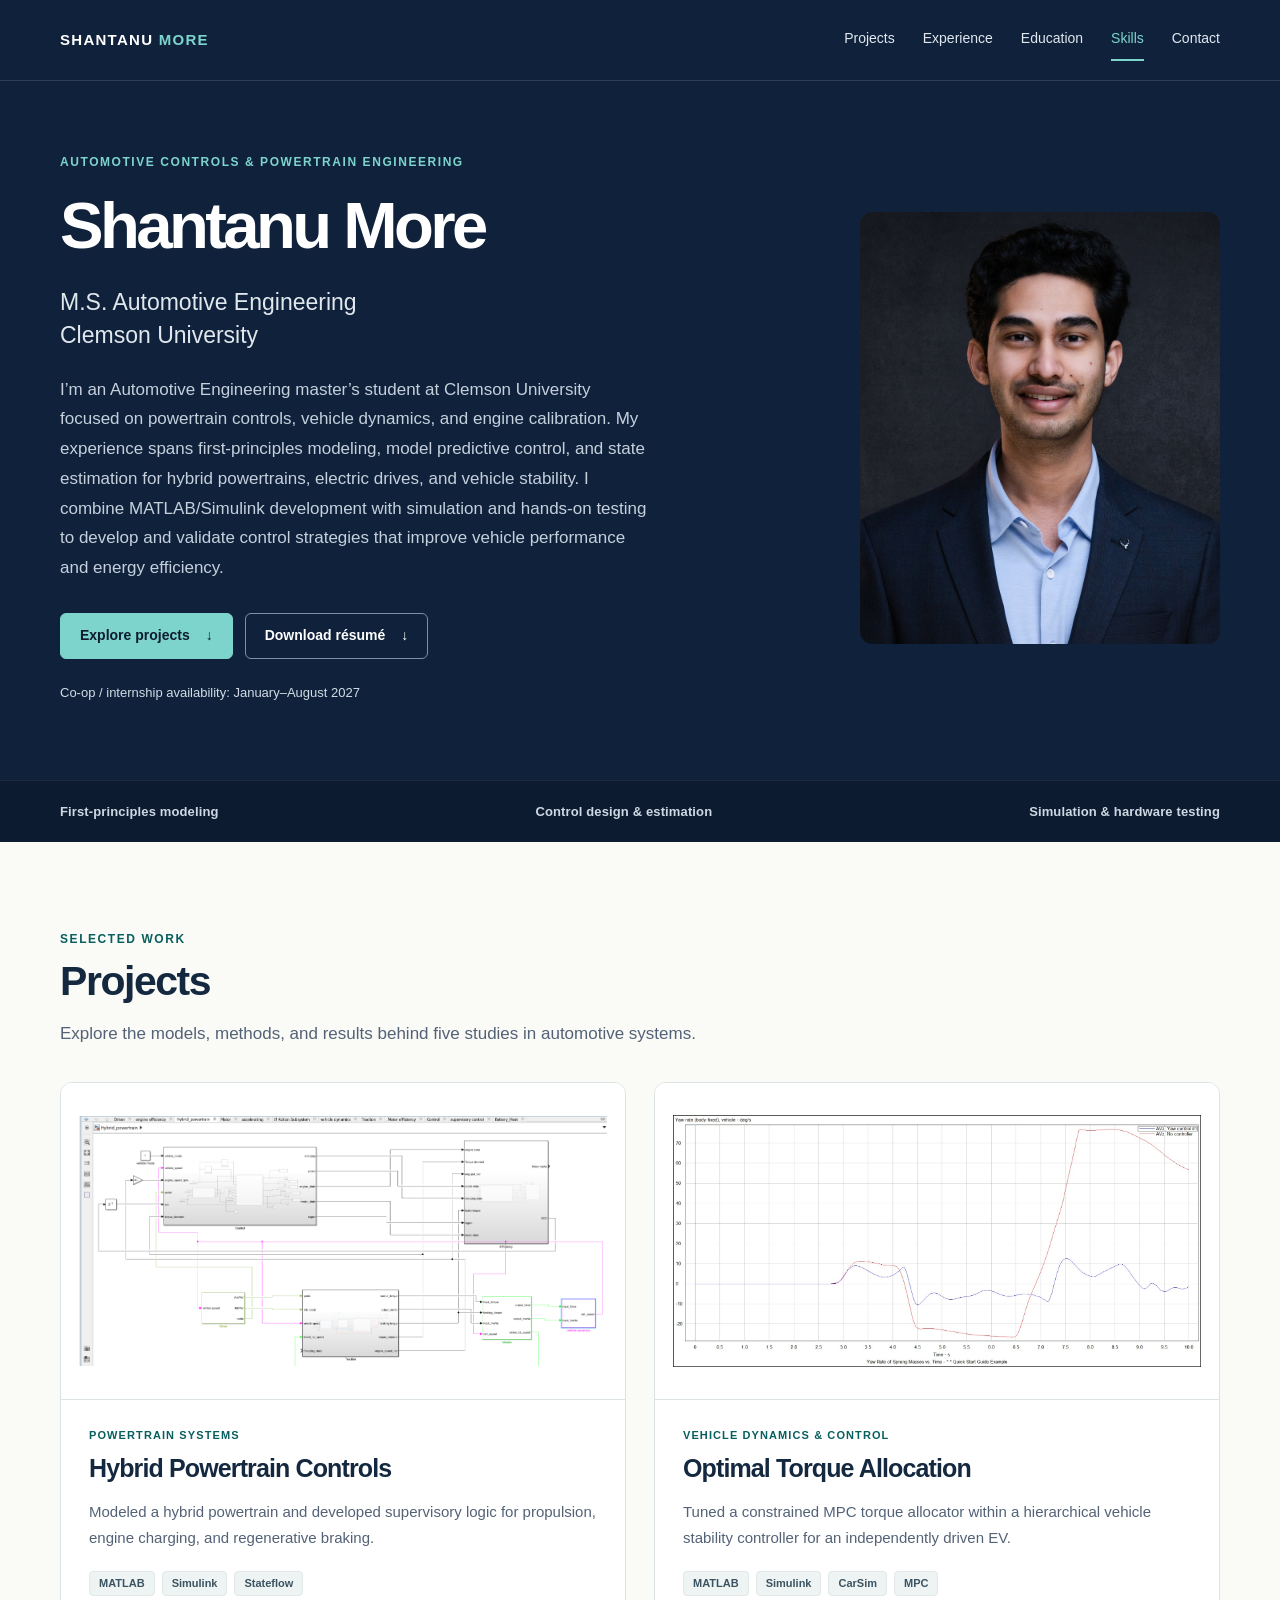
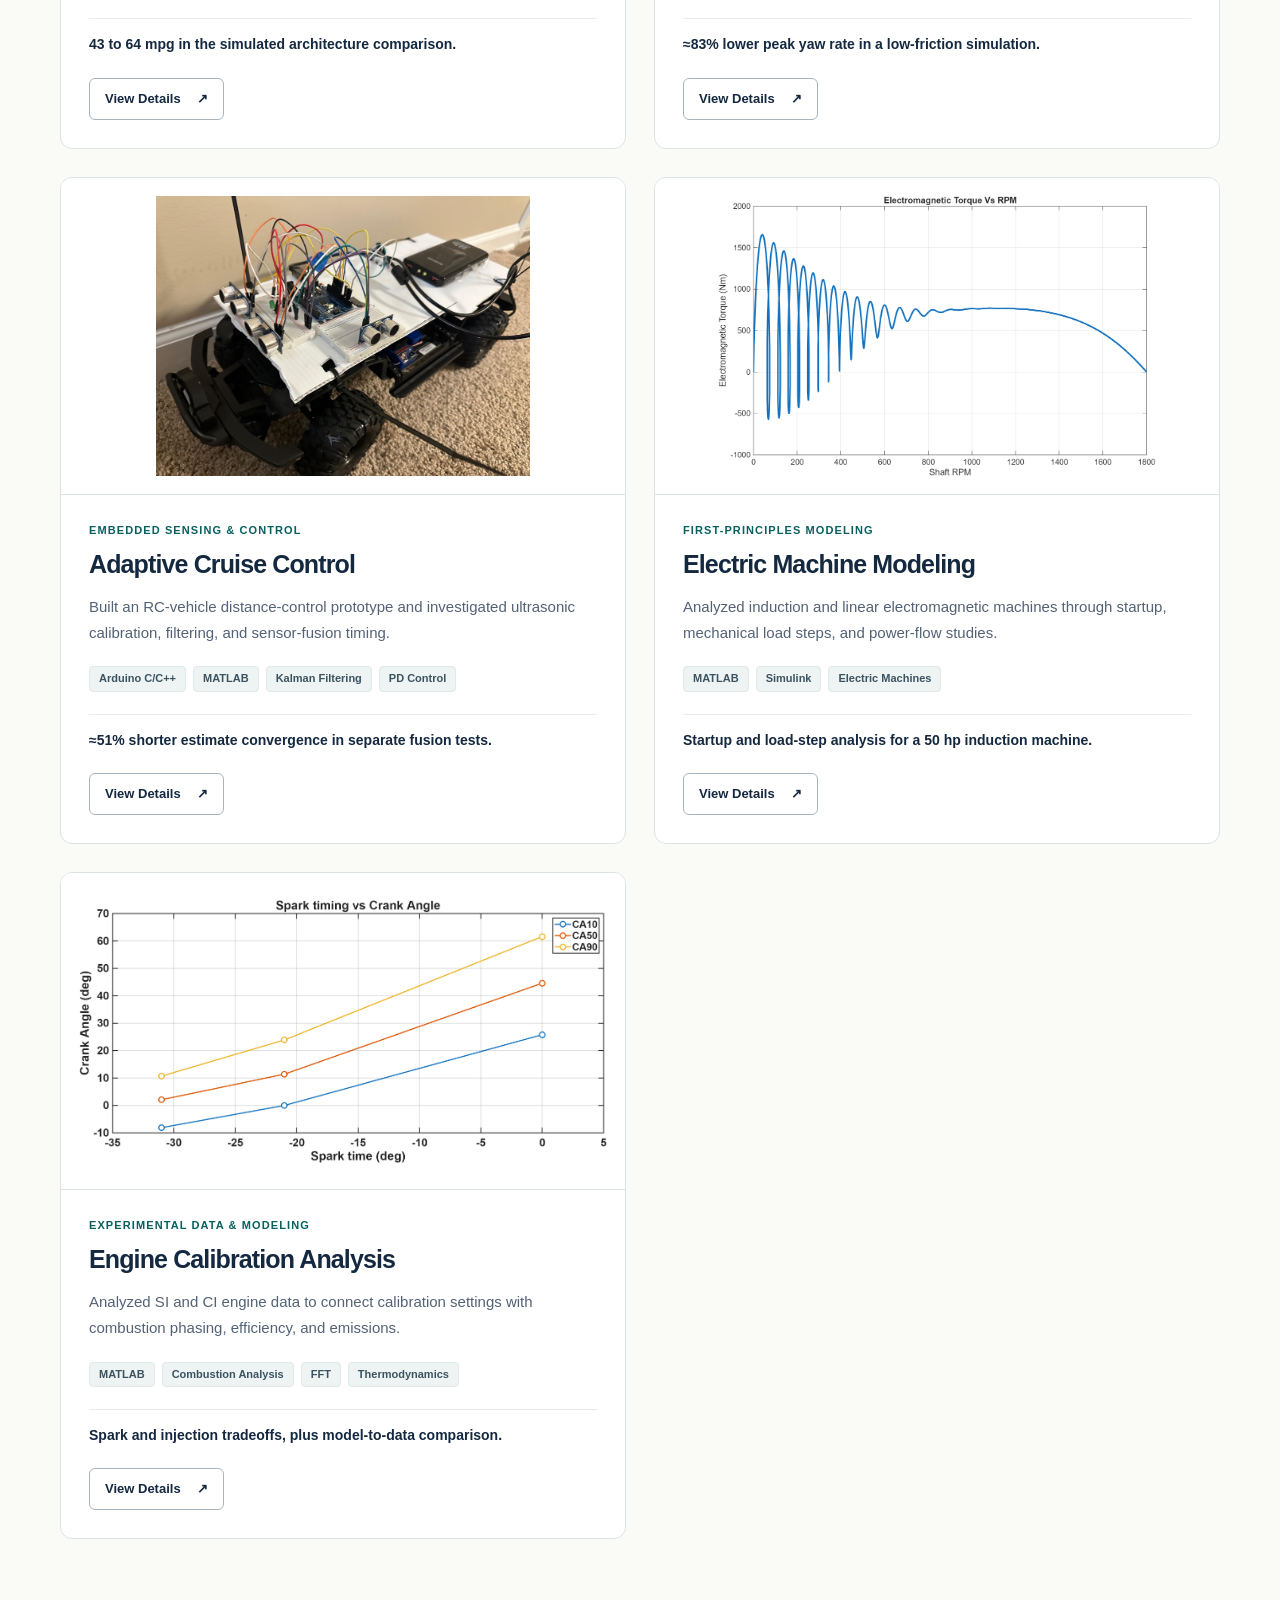
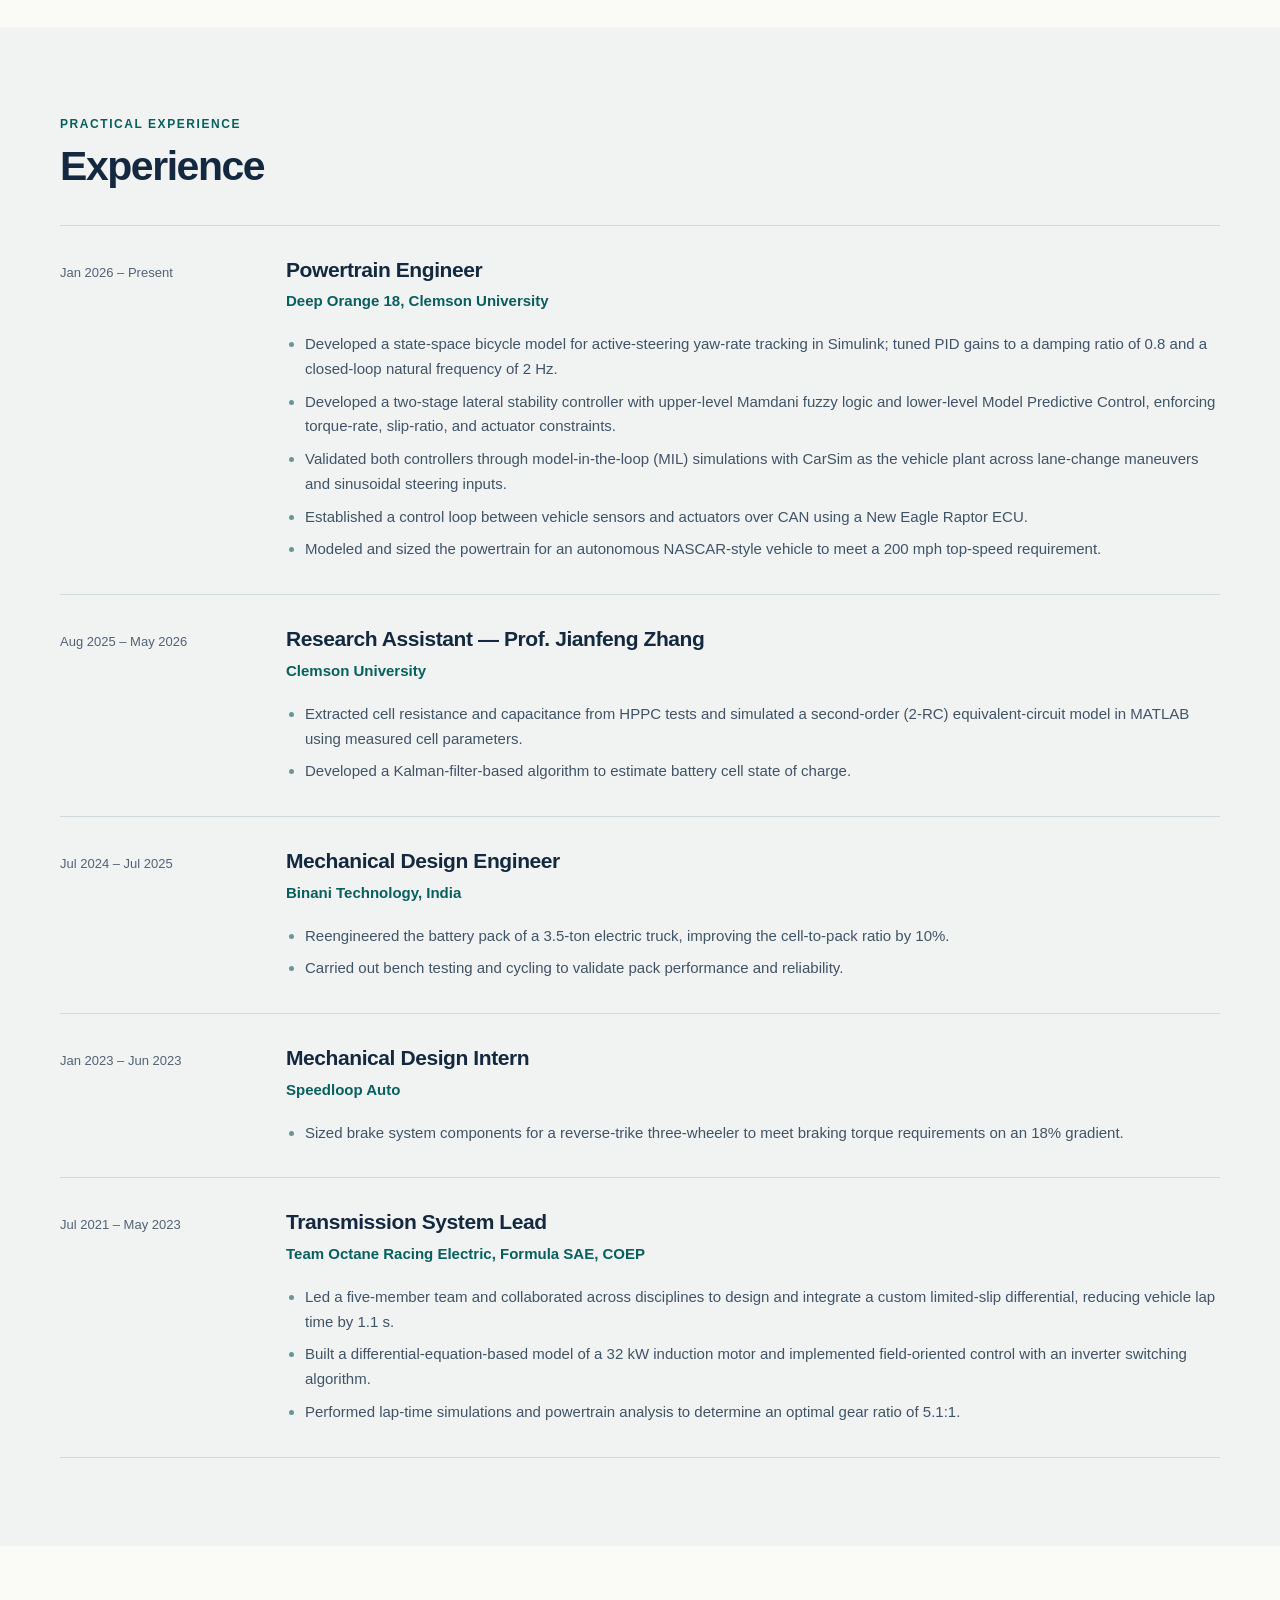
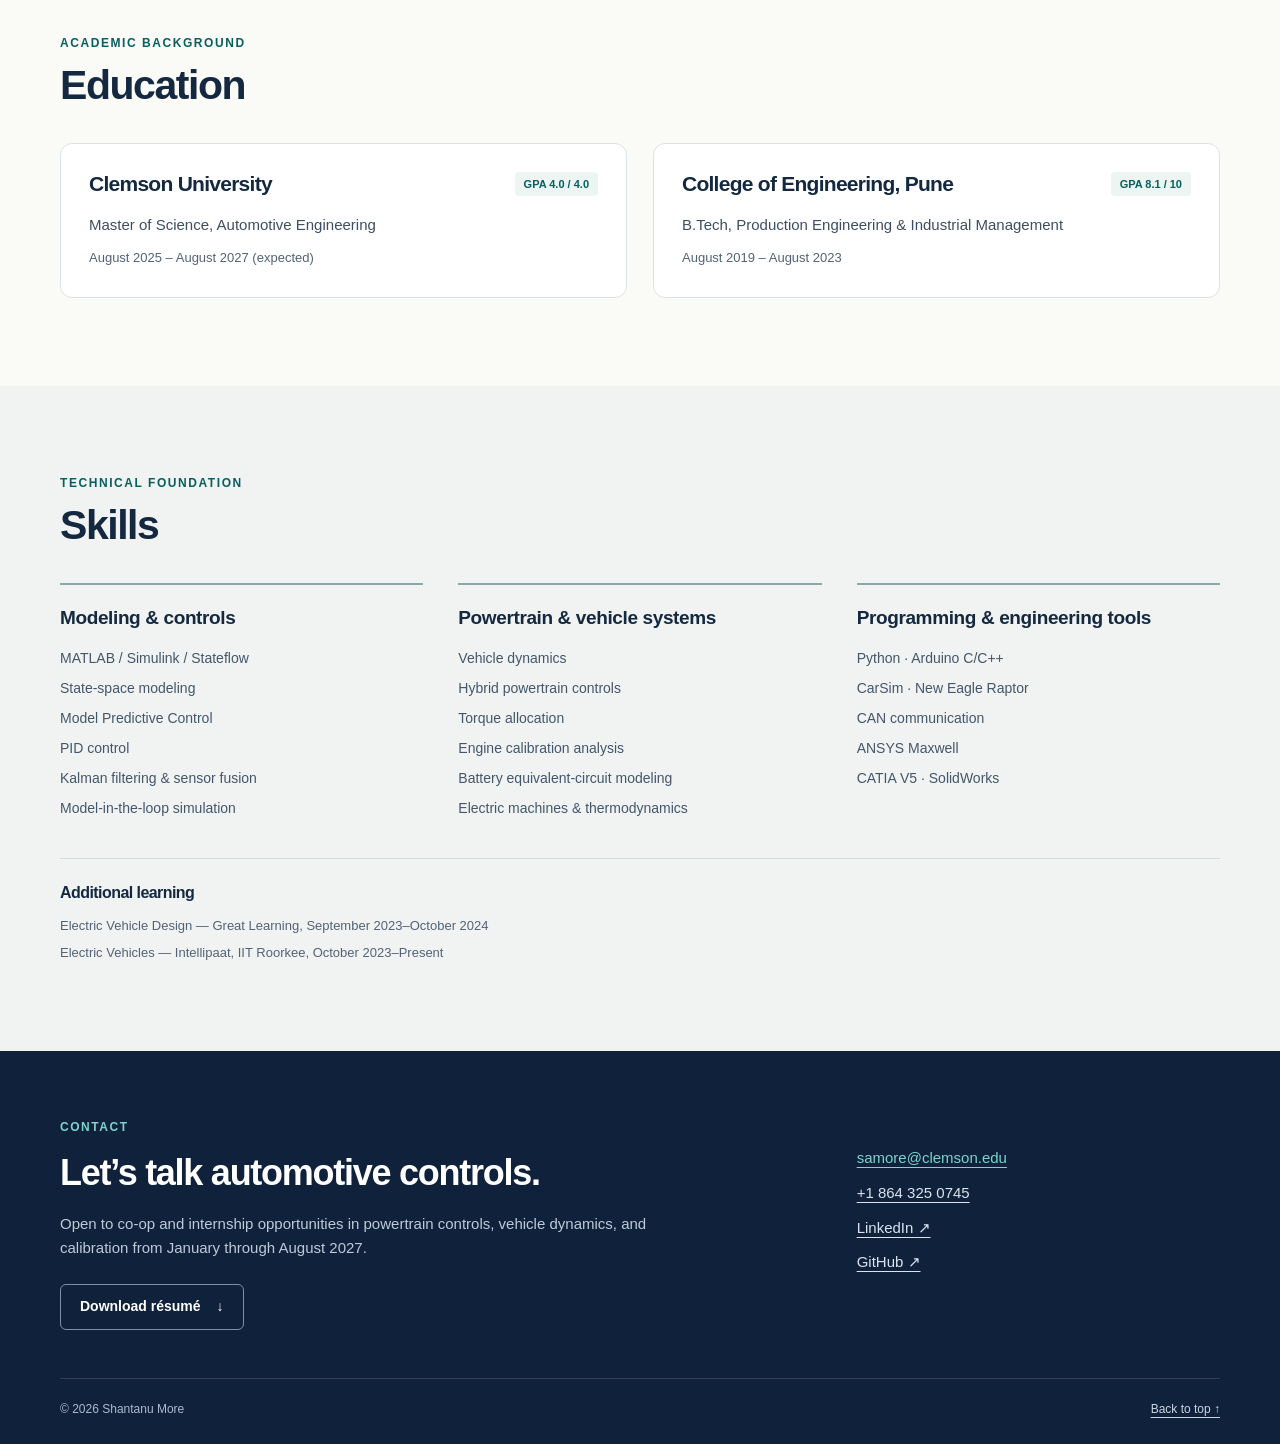
==== commit 94f82c90: "Add files via upload" ====
--- a/index.html
+++ b/index.html
@@ -18,13 +18,13 @@
 <p class="eyebrow">Automotive controls &amp; powertrain engineering</p>
 <h1>Shantanu More</h1>
 <p class="lead">M.S. Automotive Engineering<br>Clemson University</p>
-<p class="hero-summary">I focus on powertrain controls, vehicle dynamics, and engine calibration. My work combines first-principles modeling, control design, and state estimation with simulation and hands-on testing.</p>
+<p class="hero-summary">I’m an Automotive Engineering master’s student at Clemson University focused on powertrain controls, vehicle dynamics, and engine calibration. My experience spans first-principles modeling, model predictive control, and state estimation for hybrid powertrains, electric drives, and vehicle stability. I combine MATLAB/Simulink development with simulation and hands-on testing to develop and validate control strategies that improve vehicle performance and energy efficiency.</p>
 <div class="button-row">
 <a class="button button-primary" href="#projects">Explore projects <span aria-hidden="true">↓</span></a><a class="button button-secondary" href="assets/Shantanu_More_Resume.pdf" download>Download résumé <span aria-hidden="true">↓</span></a>
 </div>
 <p class="availability">Co-op / internship availability: January–August 2027</p>
 </div>
-<figure class="hero-photo"><img src="assets/profile.jpg" alt="Shantanu More" width="900" height="1351" fetchpriority="high"><figcaption class="photo-caption">Clemson, South Carolina</figcaption></figure>
+<figure class="hero-photo"><img src="assets/profile.jpg" alt="Shantanu More" width="900" height="1351" fetchpriority="high"></figure>
 </div></section><div class="expertise-strip"><div class="container">
 <span>First-principles modeling</span><span>Control design &amp; estimation</span><span>Simulation &amp; hardware testing</span>
 </div></div>
